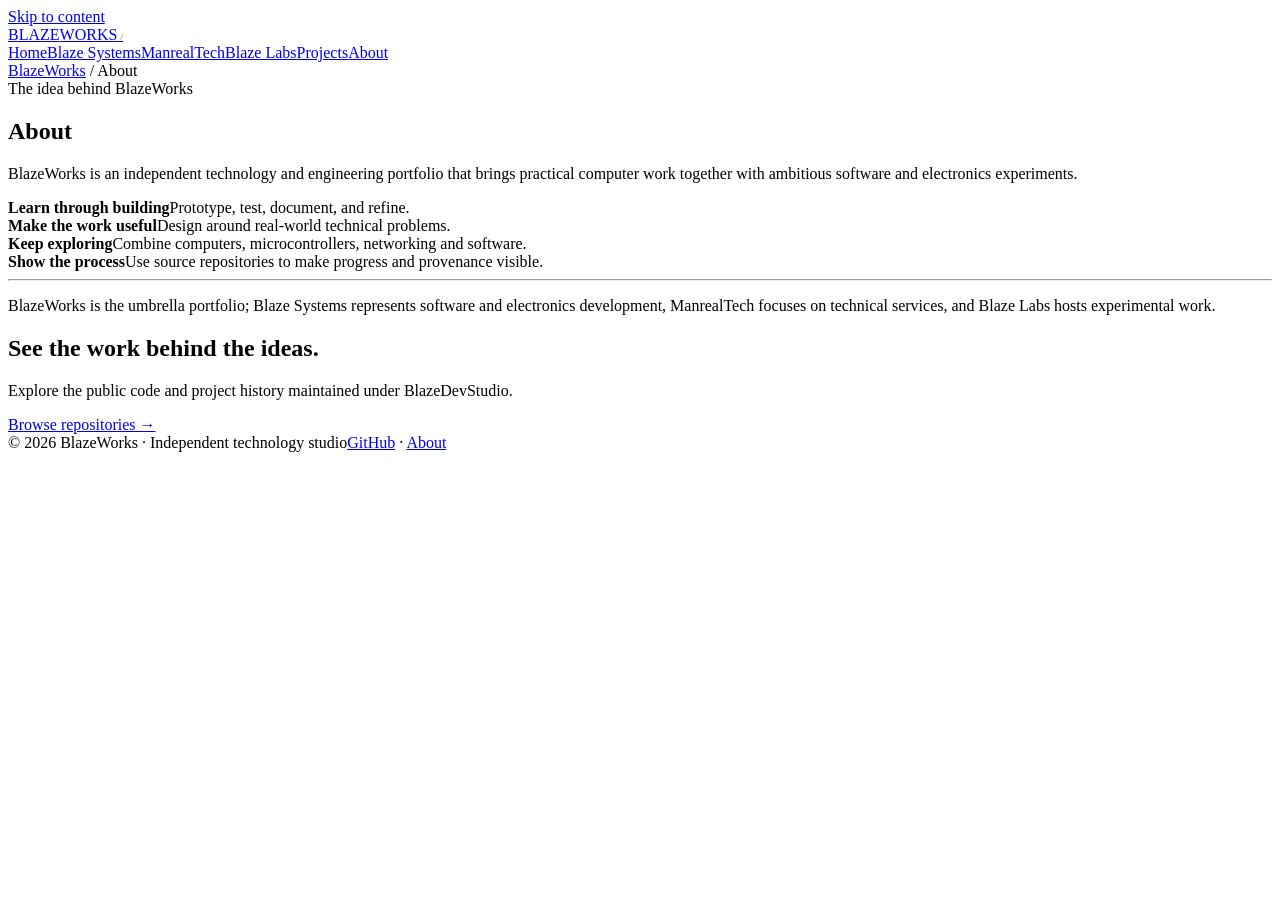
==== about/index.html @ f4bcce17 "website: add about/index.html" ====
<!doctype html>
<html lang="en"><head><meta charset="utf-8"><meta name="viewport" content="width=device-width, initial-scale=1"><meta name="theme-color" content="#080d13"><meta name="description" content="About BlazeWorks, the independent technology studio and its engineering approach."><title>About | BlazeWorks</title><link rel="stylesheet" href="../assets/style.css"><link rel="icon" href="../favicon.svg" type="image/svg+xml"></head>
<body><a class="skip" href="#main">Skip to content</a><header class="site-header"><div class="wrap header-row"><a class="logo" href="../" aria-label="BlazeWorks home">BLAZE<span>WORKS</span><span style="color:#789c9a;font-size:.7em"> /</span></a><nav class="nav" aria-label="Main navigation"><a href="../">Home</a><a href="../systems/">Blaze Systems</a><a href="../manrealtech/">ManrealTech</a><a href="../labs/">Blaze Labs</a><a href="../projects/">Projects</a><a href="../about/" aria-current="page">About</a></nav></div></header><main id="main"><section class="inner wrap"><div class="bread"><a href="../">BlazeWorks</a> / About</div><span class="eyebrow">The idea behind BlazeWorks</span><h1>About</h1><p class="lead">BlazeWorks is an independent technology and engineering portfolio that brings practical computer work together with ambitious software and electronics experiments.</p></section><section class="section wrap"><div class="eyelist"><div class="item"><strong>Learn through building</strong><span>Prototype, test, document, and refine.</span></div><div class="item"><strong>Make the work useful</strong><span>Design around real-world technical problems.</span></div><div class="item"><strong>Keep exploring</strong><span>Combine computers, microcontrollers, networking and software.</span></div><div class="item"><strong>Show the process</strong><span>Use source repositories to make progress and provenance visible.</span></div></div><hr class="divider"><p class="section-intro">BlazeWorks is the umbrella portfolio; Blaze Systems represents software and electronics development, ManrealTech focuses on technical services, and Blaze Labs hosts experimental work.</p></section><div class="wrap"><div class="cta"><h2>See the work behind the ideas.</h2><p>Explore the public code and project history maintained under BlazeDevStudio.</p><a class="button primary" href="https://github.com/BlazeDevStudio">Browse repositories →</a></div></div></main><footer class="site-footer"><div class="wrap foot-row"><span>© 2026 BlazeWorks · Independent technology studio</span><span><a href="https://github.com/BlazeDevStudio">GitHub</a> · <a href="../about/">About</a></span></div></footer></body></html>
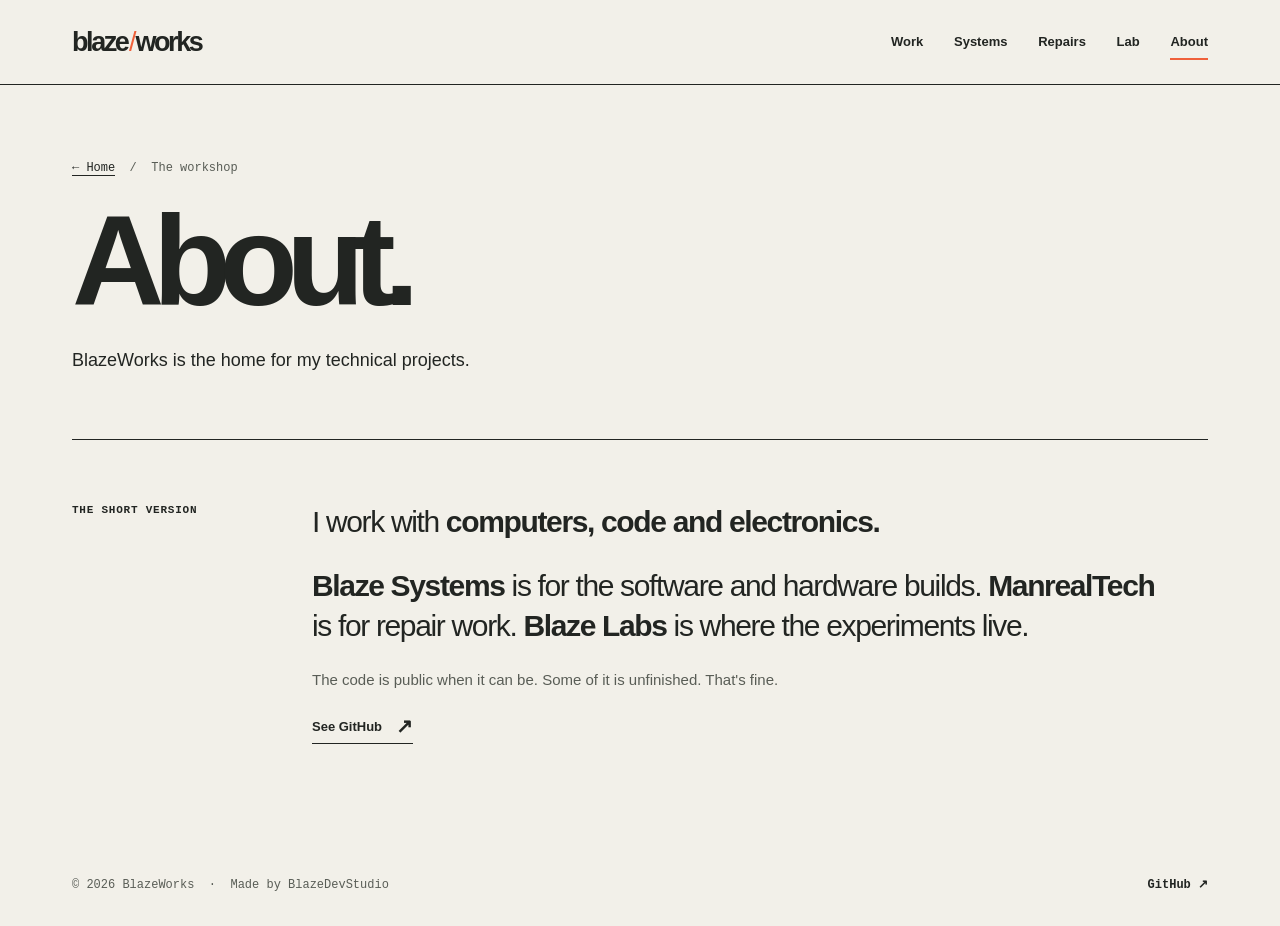
==== commit 54d65093: "design: replace generic marketing template with editorial BlazeWorks site" ====
--- a/about/index.html
+++ b/about/index.html
@@ -1,3 +1,4 @@
 <!doctype html>
-<html lang="en"><head><meta charset="utf-8"><meta name="viewport" content="width=device-width, initial-scale=1"><meta name="theme-color" content="#080d13"><meta name="description" content="About BlazeWorks, the independent technology studio and its engineering approach."><title>About | BlazeWorks</title><link rel="stylesheet" href="../assets/style.css"><link rel="icon" href="../favicon.svg" type="image/svg+xml"></head>
-<body><a class="skip" href="#main">Skip to content</a><header class="site-header"><div class="wrap header-row"><a class="logo" href="../" aria-label="BlazeWorks home">BLAZE<span>WORKS</span><span style="color:#789c9a;font-size:.7em"> /</span></a><nav class="nav" aria-label="Main navigation"><a href="../">Home</a><a href="../systems/">Blaze Systems</a><a href="../manrealtech/">ManrealTech</a><a href="../labs/">Blaze Labs</a><a href="../projects/">Projects</a><a href="../about/" aria-current="page">About</a></nav></div></header><main id="main"><section class="inner wrap"><div class="bread"><a href="../">BlazeWorks</a> / About</div><span class="eyebrow">The idea behind BlazeWorks</span><h1>About</h1><p class="lead">BlazeWorks is an independent technology and engineering portfolio that brings practical computer work together with ambitious software and electronics experiments.</p></section><section class="section wrap"><div class="eyelist"><div class="item"><strong>Learn through building</strong><span>Prototype, test, document, and refine.</span></div><div class="item"><strong>Make the work useful</strong><span>Design around real-world technical problems.</span></div><div class="item"><strong>Keep exploring</strong><span>Combine computers, microcontrollers, networking and software.</span></div><div class="item"><strong>Show the process</strong><span>Use source repositories to make progress and provenance visible.</span></div></div><hr class="divider"><p class="section-intro">BlazeWorks is the umbrella portfolio; Blaze Systems represents software and electronics development, ManrealTech focuses on technical services, and Blaze Labs hosts experimental work.</p></section><div class="wrap"><div class="cta"><h2>See the work behind the ideas.</h2><p>Explore the public code and project history maintained under BlazeDevStudio.</p><a class="button primary" href="https://github.com/BlazeDevStudio">Browse repositories →</a></div></div></main><footer class="site-footer"><div class="wrap foot-row"><span>© 2026 BlazeWorks · Independent technology studio</span><span><a href="https://github.com/BlazeDevStudio">GitHub</a> · <a href="../about/">About</a></span></div></footer></body></html>+<html lang="en"><head><meta charset="utf-8"><meta name="viewport" content="width=device-width, initial-scale=1"><meta name="theme-color" content="#f2f0e9"><meta name="description" content="About: BlazeWorks is the home for my technical projects."><title>About — BlazeWorks</title><link rel="icon" href="../favicon.svg" type="image/svg+xml"><link rel="stylesheet" href="../assets/style.css"></head>
+<body><a class="skip" href="#main">Skip to content</a><header class="site-header"><div class="container header-inner"><a class="wordmark" href="../" aria-label="BlazeWorks home">blaze<span class="mark">/</span>works</a><nav class="nav" aria-label="Main navigation"><a href="../projects/">Work</a><a href="../systems/">Systems</a><a href="../manrealtech/">Repairs</a><a href="../labs/">Lab</a><a aria-current="page" href="../about/">About</a></nav></div></header>
+<main id="main"><div class="container inner-hero"><div class="back"><a href="../">← Home</a> &nbsp;/&nbsp; The workshop</div><h1>About.</h1><p class="intro">BlazeWorks is the home for my technical projects.</p></div><section class="inner-section container"><div class="two-col"><span class="overline">The short version</span><div><div class="about-stack"><p>I work with <strong>computers, code and electronics.</strong></p><p><strong>Blaze Systems</strong> is for the software and hardware builds. <strong>ManrealTech</strong> is for repair work. <strong>Blaze Labs</strong> is where the experiments live.</p><p class="small">The code is public when it can be. Some of it is unfinished. That's fine.</p><a class="text-link" href="https://github.com/BlazeDevStudio">See GitHub <span class="arrow">↗</span></a></div></div></div></section></main><footer class="site-footer"><div class="container footer-inner"><small>© 2026 BlazeWorks &nbsp;·&nbsp; Made by BlazeDevStudio</small><a href="https://github.com/BlazeDevStudio">GitHub ↗</a></div></footer></body></html>
--- a/assets/style.css
+++ b/assets/style.css
@@ -0,0 +1,89 @@
+
+:root{--paper:#f2f0e9;--ink:#222522;--soft:#595d56;--rule:#c9cac2;--orange:#ef603a;--white:#fffdf8;--frame:1136px}
+*{box-sizing:border-box}
+html{scroll-behavior:smooth}
+body{margin:0;background:var(--paper);color:var(--ink);font:16px/1.5 Arial,Helvetica,sans-serif;-webkit-font-smoothing:antialiased}
+a{color:inherit;text-decoration:none}
+a:focus-visible{outline:2px solid var(--orange);outline-offset:5px}
+button{font:inherit}
+.skip{position:absolute;left:-9999px;top:0;background:var(--ink);color:var(--white);z-index:10;padding:12px}
+.skip:focus{left:0}
+.container{width:min(var(--frame),calc(100% - 56px));margin:auto}
+.site-header{border-bottom:1px solid var(--ink)}
+.header-inner{display:flex;align-items:center;justify-content:space-between;min-height:84px;gap:24px}
+.wordmark{font-size:27px;font-weight:850;letter-spacing:-.09em;white-space:nowrap;line-height:1}
+.wordmark .mark{font-weight:400;color:var(--orange);margin:0 .055em}
+.nav{display:flex;gap:clamp(14px,2.4vw,35px);align-items:center;flex-wrap:wrap}
+.nav a{font-size:13px;font-weight:700;position:relative}
+.nav a[aria-current=page]:after,.nav a:hover:after{content:"";height:2px;background:var(--orange);position:absolute;left:0;right:0;bottom:-8px}
+.nav a.external:after{display:none}
+.nav a.external{border-bottom:1px solid currentColor;padding-bottom:3px}
+.kicker,.overline,.meta,.eyebrow,.folio,.footlabel{font-family:ui-monospace,SFMono-Regular,Consolas,"Liberation Mono",monospace;font-size:11px;font-weight:600;letter-spacing:.07em;text-transform:uppercase}
+.kicker{color:var(--soft)}
+.hero{min-height:620px;display:grid;grid-template-columns:1.42fr .58fr;border-bottom:1px solid var(--ink)}
+.hero-copy{padding:88px 25px 82px 0;display:flex;flex-direction:column;justify-content:space-between;align-items:start}
+.hero h1{margin:42px 0 40px;font-size:clamp(68px,8.2vw,134px);line-height:.86;letter-spacing:-.095em;font-weight:800}
+.hero h1 em{font-family:Georgia,"Times New Roman",serif;font-weight:400;letter-spacing:-.09em}
+.hero-sub{font-size:19px;max-width:395px;line-height:1.4;margin:0}
+.underlined{border-bottom:2px solid var(--orange);padding-bottom:2px}
+.hero-meta{display:flex;gap:16px;align-items:center;margin-top:40px}
+.text-link{display:inline-flex;gap:14px;align-items:center;font-size:13px;font-weight:750;border-bottom:1px solid var(--ink);padding-bottom:7px}
+.text-link:hover{border-color:var(--orange);color:#c84223}
+.arrow{font-size:20px;line-height:1}
+.hero-aside{position:relative;border-left:1px solid var(--ink);padding:22px 22px 20px;display:flex;flex-direction:column;justify-content:space-between;overflow:hidden;min-width:0}
+.hero-aside .folio{display:flex;justify-content:space-between}
+.artwork{width:100%;max-width:335px;align-self:center;display:block}
+.aside-caption{display:flex;justify-content:space-between;align-items:end;gap:8px;font-size:12px;font-weight:700;border-top:1px solid var(--ink);padding-top:13px}
+.aside-caption span:last-child{color:var(--soft);font-weight:400}
+.section{padding:85px 0 100px}
+.section-header{display:flex;align-items:end;justify-content:space-between;gap:24px;margin-bottom:34px}
+.section-heading{margin:0;font-size:clamp(38px,5.5vw,64px);line-height:1;letter-spacing:-.073em}
+.section-note{font-size:13px;color:var(--soft);max-width:280px;margin:0}
+.work-list{border-top:1px solid var(--ink)}
+.work-row{display:grid;grid-template-columns:80px minmax(0,1.1fr) minmax(0,.8fr) 30px;align-items:center;gap:14px;border-bottom:1px solid var(--rule);padding:30px 6px;transition:background .15s ease}
+.work-row:hover{background:#e8e5dc}
+.work-row .number{font:12px ui-monospace,SFMono-Regular,Consolas,monospace;color:var(--soft)}
+.work-row h3{margin:0;font-size:clamp(22px,2.5vw,31px);letter-spacing:-.06em;line-height:1.1}
+.work-row p{font-size:14px;color:var(--soft);margin:0}
+.work-row .go{font-size:28px;line-height:1;text-align:right}
+.work-row:hover .go{color:var(--orange)}
+.work-footer{margin-top:21px;display:flex;justify-content:space-between;align-items:center;gap:15px}
+.work-footer span{font:11px ui-monospace,SFMono-Regular,Consolas,monospace;color:var(--soft)}
+.studios{background:var(--ink);color:var(--white);padding:80px 0 94px}
+.studios-heading{font-size:clamp(38px,5vw,64px);letter-spacing:-.075em;line-height:1;margin:12px 0 36px}
+.studio-grid{display:grid;grid-template-columns:repeat(3,1fr);border-top:1px solid #6c716b}
+.studio{min-height:235px;display:flex;flex-direction:column;border-right:1px solid #6c716b;padding:23px 32px 15px 0;margin-right:28px}
+.studio:last-child{border:0;margin-right:0}
+.studio-num{font:11px ui-monospace,SFMono-Regular,Consolas,monospace;color:#b7b8b1}
+.studio h3{margin:36px 0 6px;font-size:clamp(25px,3vw,35px);letter-spacing:-.06em}
+.studio p{margin:0 0 20px;color:#c4c4bd;font-size:14px}
+.studio a{margin-top:auto;font-size:13px;border-bottom:1px solid #aaa;width:fit-content;padding-bottom:3px}
+.studio a:hover{color:var(--orange);border-color:var(--orange)}
+.note-strip{padding:42px 0 50px;border-bottom:1px solid var(--ink)}
+.note-strip .container{display:flex;align-items:start;gap:36px;justify-content:space-between}
+.note-strip p{font-family:Georgia,serif;font-size:clamp(23px,3vw,35px);line-height:1.24;letter-spacing:-.035em;margin:0;max-width:700px}
+.site-footer{padding:28px 0 35px}
+.footer-inner{display:flex;justify-content:space-between;align-items:center;gap:24px}
+.footer-inner small,.footer-inner a{font:12px ui-monospace,SFMono-Regular,Consolas,monospace;color:var(--soft)}
+.footer-inner a{color:var(--ink);font-weight:bold}
+.inner-hero{padding:76px 0 65px;min-height:355px;display:flex;flex-direction:column;justify-content:space-between;border-bottom:1px solid var(--ink)}
+.inner-hero h1{font-size:clamp(60px,10vw,132px);line-height:.9;letter-spacing:-.09em;margin:24px 0 25px}
+.inner-hero .intro{font-size:18px;max-width:520px;margin:0}
+.inner-hero .back{font:12px ui-monospace,SFMono-Regular,Consolas,monospace;color:var(--soft)}
+.inner-hero .back a{border-bottom:1px solid var(--ink);color:var(--ink)}
+.inner-section{padding:62px 0 105px}
+.two-col{display:grid;grid-template-columns:200px 1fr;gap:40px}
+.inner-section .section-heading{font-size:clamp(32px,4vw,49px);margin:0 0 30px}
+.fact-row{display:grid;grid-template-columns:minmax(150px,.6fr) minmax(0,1fr);gap:25px;padding:22px 0;border-top:1px solid var(--rule);font-size:14px}
+.fact-row strong{font-size:19px;letter-spacing:-.04em}
+.fact-row span{color:var(--soft)}
+.fact-row:last-child{border-bottom:1px solid var(--rule)}
+.small-note{margin:22px 0 0;font-size:12px;color:var(--soft)}
+.editorial{font:clamp(22px,3vw,33px)/1.35 Georgia,"Times New Roman",serif;max-width:700px;margin:0}
+.editorial strong{font-family:Arial,Helvetica,sans-serif;font-weight:800}
+.about-stack{max-width:850px}
+.about-stack p{font-size:clamp(21px,3vw,30px);line-height:1.33;letter-spacing:-.045em;margin:0 0 24px}
+.about-stack p.small{font-size:15px;letter-spacing:0;color:var(--soft);max-width:560px}
+@media(max-width:850px){.hero{min-height:540px;grid-template-columns:1.1fr .9fr}.hero h1{font-size:clamp(56px,9.3vw,90px)}.hero-copy{padding-top:58px}.work-row{grid-template-columns:47px minmax(0,1fr) minmax(0,.8fr) 22px}}
+@media(max-width:680px){.container{width:min(var(--frame),calc(100% - 36px))}.header-inner{min-height:88px;flex-direction:column;align-items:flex-start;justify-content:center;gap:14px;padding:16px 0}.wordmark{font-size:25px}.nav{gap:18px}.nav a{font-size:12px}.hero{display:block;min-height:0}.hero-copy{padding:64px 0 56px}.hero h1{font-size:clamp(66px,15vw,106px);margin:35px 0}.hero-sub{font-size:17px}.hero-aside{min-height:215px;border-left:0;border-top:1px solid var(--ink);padding:14px 0;display:grid;grid-template-columns:1fr 1fr;gap:8px;align-items:center}.artwork{max-width:150px;max-height:180px;margin:auto}.hero-aside .folio{flex-direction:column;gap:5px}.aside-caption{flex-direction:column;align-items:flex-start;border-top:0;padding:0}.section{padding:56px 0 70px}.section-header{align-items:start;flex-direction:column;gap:10px}.work-row{grid-template-columns:28px 1fr 24px;gap:10px;padding:22px 4px}.work-row p{grid-column:2;font-size:13px;grid-row:2}.work-row .go{grid-column:3;grid-row:1}.work-row h3{font-size:25px}.work-footer{align-items:start;flex-direction:column}.studios{padding:57px 0 70px}.studio-grid{display:block}.studio{border:0;border-bottom:1px solid #686d68;margin:0;min-height:0;padding:17px 0 24px}.studio h3{margin:12px 0 5px}.studio p{margin-bottom:12px}.note-strip{padding:32px 0}.note-strip .container{flex-direction:column;gap:14px}.footer-inner{align-items:start;flex-direction:column;gap:9px}.inner-hero{min-height:330px;padding:55px 0 42px}.inner-hero h1{font-size:clamp(57px,12vw,90px)}.inner-hero .intro{font-size:17px}.inner-section{padding:45px 0 75px}.two-col{display:block}.two-col>.overline{display:block;margin-bottom:26px}.fact-row{grid-template-columns:1fr;gap:6px;padding:18px 0}}
+@media(prefers-reduced-motion:reduce){html{scroll-behavior:auto}.work-row{transition:none}}
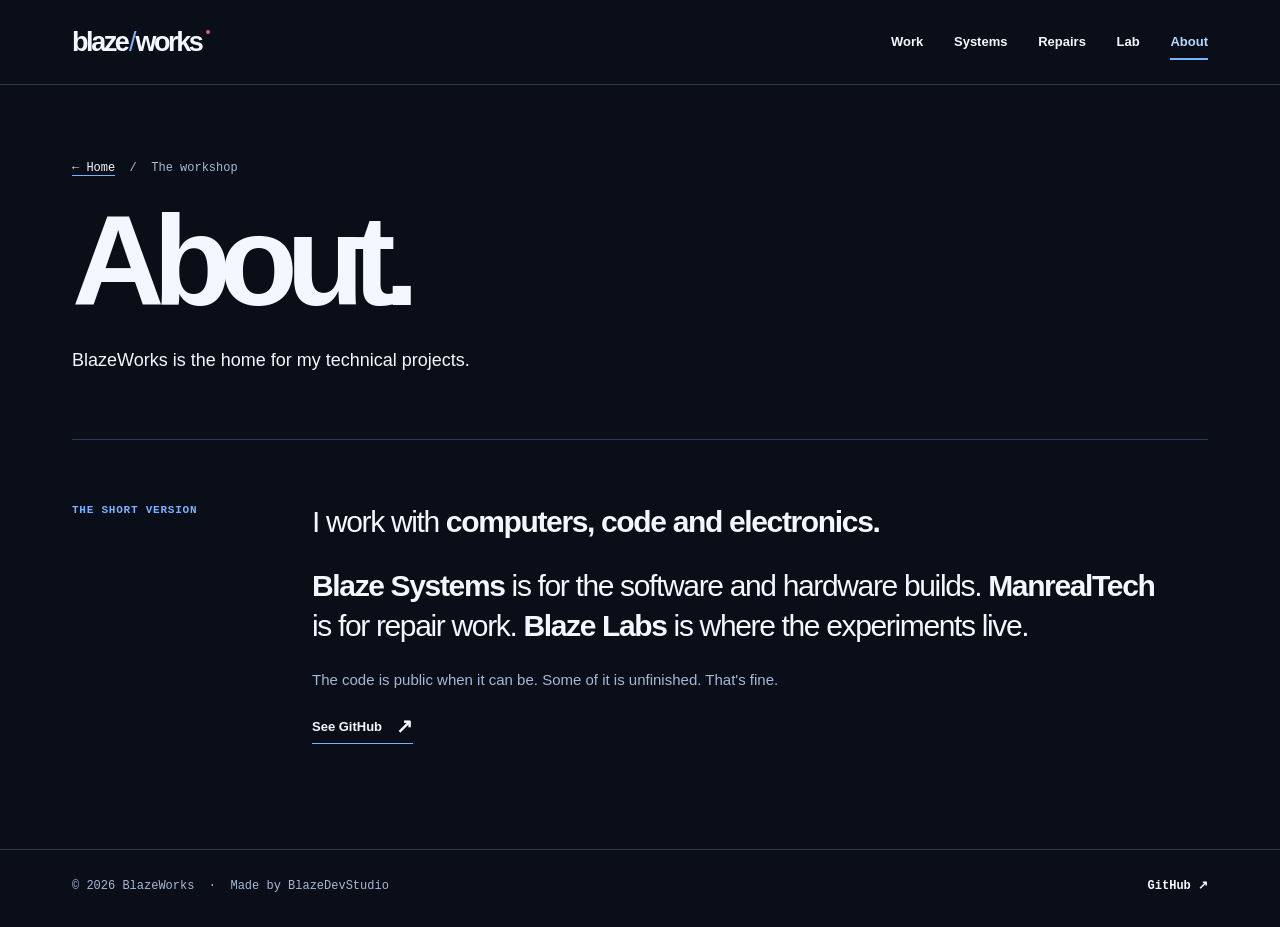
==== commit ec5735e1: "style: birthstone-blue, black and white; tiny red circuit detail" ====
--- a/about/index.html
+++ b/about/index.html
@@ -1,4 +1,4 @@
 <!doctype html>
-<html lang="en"><head><meta charset="utf-8"><meta name="viewport" content="width=device-width, initial-scale=1"><meta name="theme-color" content="#f2f0e9"><meta name="description" content="About: BlazeWorks is the home for my technical projects."><title>About — BlazeWorks</title><link rel="icon" href="../favicon.svg" type="image/svg+xml"><link rel="stylesheet" href="../assets/style.css"></head>
+<html lang="en"><head><meta charset="utf-8"><meta name="viewport" content="width=device-width, initial-scale=1"><meta name="theme-color" content="#090E18"><meta name="description" content="About: BlazeWorks is the home for my technical projects."><title>About — BlazeWorks</title><link rel="icon" href="../favicon.svg" type="image/svg+xml"><link rel="stylesheet" href="../assets/style.css"></head>
 <body><a class="skip" href="#main">Skip to content</a><header class="site-header"><div class="container header-inner"><a class="wordmark" href="../" aria-label="BlazeWorks home">blaze<span class="mark">/</span>works</a><nav class="nav" aria-label="Main navigation"><a href="../projects/">Work</a><a href="../systems/">Systems</a><a href="../manrealtech/">Repairs</a><a href="../labs/">Lab</a><a aria-current="page" href="../about/">About</a></nav></div></header>
 <main id="main"><div class="container inner-hero"><div class="back"><a href="../">← Home</a> &nbsp;/&nbsp; The workshop</div><h1>About.</h1><p class="intro">BlazeWorks is the home for my technical projects.</p></div><section class="inner-section container"><div class="two-col"><span class="overline">The short version</span><div><div class="about-stack"><p>I work with <strong>computers, code and electronics.</strong></p><p><strong>Blaze Systems</strong> is for the software and hardware builds. <strong>ManrealTech</strong> is for repair work. <strong>Blaze Labs</strong> is where the experiments live.</p><p class="small">The code is public when it can be. Some of it is unfinished. That's fine.</p><a class="text-link" href="https://github.com/BlazeDevStudio">See GitHub <span class="arrow">↗</span></a></div></div></div></section></main><footer class="site-footer"><div class="container footer-inner"><small>© 2026 BlazeWorks &nbsp;·&nbsp; Made by BlazeDevStudio</small><a href="https://github.com/BlazeDevStudio">GitHub ↗</a></div></footer></body></html>
--- a/assets/style.css
+++ b/assets/style.css
@@ -1,76 +1,76 @@
 
-:root{--paper:#f2f0e9;--ink:#222522;--soft:#595d56;--rule:#c9cac2;--orange:#ef603a;--white:#fffdf8;--frame:1136px}
+:root{color-scheme:dark;--paper:#090E18;--ink:#F3F7FF;--soft:#A8B8D3;--rule:#2A3852;--accent:#79B3FF;--accent-hover:#B5D6FF;--signal:#E45B72;--panel:#111D30;--panel-hover:#16233A;--frame:1136px}
 *{box-sizing:border-box}
 html{scroll-behavior:smooth}
 body{margin:0;background:var(--paper);color:var(--ink);font:16px/1.5 Arial,Helvetica,sans-serif;-webkit-font-smoothing:antialiased}
 a{color:inherit;text-decoration:none}
-a:focus-visible{outline:2px solid var(--orange);outline-offset:5px}
+a:focus-visible{outline:2px solid var(--accent);outline-offset:5px}
 button{font:inherit}
-.skip{position:absolute;left:-9999px;top:0;background:var(--ink);color:var(--white);z-index:10;padding:12px}
+.skip{position:absolute;left:-9999px;top:0;background:var(--accent);color:#090E18;z-index:10;padding:12px}
 .skip:focus{left:0}
 .container{width:min(var(--frame),calc(100% - 56px));margin:auto}
-.site-header{border-bottom:1px solid var(--ink)}
+.site-header{border-bottom:1px solid var(--rule);background:var(--paper)}
 .header-inner{display:flex;align-items:center;justify-content:space-between;min-height:84px;gap:24px}
 .wordmark{font-size:27px;font-weight:850;letter-spacing:-.09em;white-space:nowrap;line-height:1}
-.wordmark .mark{font-weight:400;color:var(--orange);margin:0 .055em}
+.wordmark .mark{font-weight:400;color:var(--accent);margin:0 .055em}.wordmark::after{content:"";display:inline-block;width:4px;height:4px;background:var(--signal);border-radius:50%;margin:1px 0 0 5px;vertical-align:top}
 .nav{display:flex;gap:clamp(14px,2.4vw,35px);align-items:center;flex-wrap:wrap}
 .nav a{font-size:13px;font-weight:700;position:relative}
-.nav a[aria-current=page]:after,.nav a:hover:after{content:"";height:2px;background:var(--orange);position:absolute;left:0;right:0;bottom:-8px}
+.nav a[aria-current=page]:after,.nav a:hover:after{content:"";height:2px;background:var(--accent);position:absolute;left:0;right:0;bottom:-8px}
 .nav a.external:after{display:none}
 .nav a.external{border-bottom:1px solid currentColor;padding-bottom:3px}
 .kicker,.overline,.meta,.eyebrow,.folio,.footlabel{font-family:ui-monospace,SFMono-Regular,Consolas,"Liberation Mono",monospace;font-size:11px;font-weight:600;letter-spacing:.07em;text-transform:uppercase}
 .kicker{color:var(--soft)}
-.hero{min-height:620px;display:grid;grid-template-columns:1.42fr .58fr;border-bottom:1px solid var(--ink)}
+.hero{min-height:620px;display:grid;grid-template-columns:1.42fr .58fr;border-bottom:1px solid var(--rule)}
 .hero-copy{padding:88px 25px 82px 0;display:flex;flex-direction:column;justify-content:space-between;align-items:start}
 .hero h1{margin:42px 0 40px;font-size:clamp(68px,8.2vw,134px);line-height:.86;letter-spacing:-.095em;font-weight:800}
-.hero h1 em{font-family:Georgia,"Times New Roman",serif;font-weight:400;letter-spacing:-.09em}
+.hero h1 em{font-family:Georgia,"Times New Roman",serif;font-weight:400;letter-spacing:-.09em;color:var(--accent)}
 .hero-sub{font-size:19px;max-width:395px;line-height:1.4;margin:0}
-.underlined{border-bottom:2px solid var(--orange);padding-bottom:2px}
+.underlined{border-bottom:2px solid var(--accent);padding-bottom:2px}
 .hero-meta{display:flex;gap:16px;align-items:center;margin-top:40px}
-.text-link{display:inline-flex;gap:14px;align-items:center;font-size:13px;font-weight:750;border-bottom:1px solid var(--ink);padding-bottom:7px}
-.text-link:hover{border-color:var(--orange);color:#c84223}
+.text-link{display:inline-flex;gap:14px;align-items:center;font-size:13px;font-weight:750;border-bottom:1px solid var(--accent);padding-bottom:7px}
+.text-link:hover{border-color:var(--accent-hover);color:var(--accent-hover)}
 .arrow{font-size:20px;line-height:1}
-.hero-aside{position:relative;border-left:1px solid var(--ink);padding:22px 22px 20px;display:flex;flex-direction:column;justify-content:space-between;overflow:hidden;min-width:0}
+.hero-aside{position:relative;border-left:1px solid var(--rule);background:var(--panel);padding:22px 22px 20px;display:flex;flex-direction:column;justify-content:space-between;overflow:hidden;min-width:0}
 .hero-aside .folio{display:flex;justify-content:space-between}
-.artwork{width:100%;max-width:335px;align-self:center;display:block}
-.aside-caption{display:flex;justify-content:space-between;align-items:end;gap:8px;font-size:12px;font-weight:700;border-top:1px solid var(--ink);padding-top:13px}
+.artwork{width:100%;max-width:335px;align-self:center;display:block;color:#9FC4FF}
+.aside-caption{display:flex;justify-content:space-between;align-items:end;gap:8px;font-size:12px;font-weight:700;border-top:1px solid var(--rule);padding-top:13px}
 .aside-caption span:last-child{color:var(--soft);font-weight:400}
 .section{padding:85px 0 100px}
 .section-header{display:flex;align-items:end;justify-content:space-between;gap:24px;margin-bottom:34px}
 .section-heading{margin:0;font-size:clamp(38px,5.5vw,64px);line-height:1;letter-spacing:-.073em}
 .section-note{font-size:13px;color:var(--soft);max-width:280px;margin:0}
-.work-list{border-top:1px solid var(--ink)}
+.work-list{border-top:1px solid var(--rule)}
 .work-row{display:grid;grid-template-columns:80px minmax(0,1.1fr) minmax(0,.8fr) 30px;align-items:center;gap:14px;border-bottom:1px solid var(--rule);padding:30px 6px;transition:background .15s ease}
-.work-row:hover{background:#e8e5dc}
+.work-row:hover{background:var(--panel-hover)}.work-row:hover h3{color:var(--accent-hover)}
 .work-row .number{font:12px ui-monospace,SFMono-Regular,Consolas,monospace;color:var(--soft)}
 .work-row h3{margin:0;font-size:clamp(22px,2.5vw,31px);letter-spacing:-.06em;line-height:1.1}
 .work-row p{font-size:14px;color:var(--soft);margin:0}
 .work-row .go{font-size:28px;line-height:1;text-align:right}
-.work-row:hover .go{color:var(--orange)}
+.work-row:hover .go{color:var(--accent)}
 .work-footer{margin-top:21px;display:flex;justify-content:space-between;align-items:center;gap:15px}
 .work-footer span{font:11px ui-monospace,SFMono-Regular,Consolas,monospace;color:var(--soft)}
-.studios{background:var(--ink);color:var(--white);padding:80px 0 94px}
+.studios{background:var(--panel);color:var(--ink);padding:80px 0 94px;border-top:1px solid var(--rule);border-bottom:1px solid var(--rule)}
 .studios-heading{font-size:clamp(38px,5vw,64px);letter-spacing:-.075em;line-height:1;margin:12px 0 36px}
-.studio-grid{display:grid;grid-template-columns:repeat(3,1fr);border-top:1px solid #6c716b}
-.studio{min-height:235px;display:flex;flex-direction:column;border-right:1px solid #6c716b;padding:23px 32px 15px 0;margin-right:28px}
+.studio-grid{display:grid;grid-template-columns:repeat(3,1fr);border-top:1px solid #364866}
+.studio{min-height:235px;display:flex;flex-direction:column;border-right:1px solid #364866;padding:23px 32px 15px 0;margin-right:28px}
 .studio:last-child{border:0;margin-right:0}
-.studio-num{font:11px ui-monospace,SFMono-Regular,Consolas,monospace;color:#b7b8b1}
+.studio-num{font:11px ui-monospace,SFMono-Regular,Consolas,monospace;color:#A6B9DC}
 .studio h3{margin:36px 0 6px;font-size:clamp(25px,3vw,35px);letter-spacing:-.06em}
-.studio p{margin:0 0 20px;color:#c4c4bd;font-size:14px}
-.studio a{margin-top:auto;font-size:13px;border-bottom:1px solid #aaa;width:fit-content;padding-bottom:3px}
-.studio a:hover{color:var(--orange);border-color:var(--orange)}
-.note-strip{padding:42px 0 50px;border-bottom:1px solid var(--ink)}
+.studio p{margin:0 0 20px;color:#B8C8E4;font-size:14px}
+.studio a{margin-top:auto;font-size:13px;border-bottom:1px solid #87ADE7;width:fit-content;padding-bottom:3px}
+.studio a:hover{color:var(--accent-hover);border-color:var(--accent-hover)}
+.note-strip{padding:42px 0 50px;border-bottom:1px solid var(--rule)}
 .note-strip .container{display:flex;align-items:start;gap:36px;justify-content:space-between}
 .note-strip p{font-family:Georgia,serif;font-size:clamp(23px,3vw,35px);line-height:1.24;letter-spacing:-.035em;margin:0;max-width:700px}
 .site-footer{padding:28px 0 35px}
 .footer-inner{display:flex;justify-content:space-between;align-items:center;gap:24px}
 .footer-inner small,.footer-inner a{font:12px ui-monospace,SFMono-Regular,Consolas,monospace;color:var(--soft)}
 .footer-inner a{color:var(--ink);font-weight:bold}
-.inner-hero{padding:76px 0 65px;min-height:355px;display:flex;flex-direction:column;justify-content:space-between;border-bottom:1px solid var(--ink)}
+.inner-hero{padding:76px 0 65px;min-height:355px;display:flex;flex-direction:column;justify-content:space-between;border-bottom:1px solid var(--rule)}
 .inner-hero h1{font-size:clamp(60px,10vw,132px);line-height:.9;letter-spacing:-.09em;margin:24px 0 25px}
 .inner-hero .intro{font-size:18px;max-width:520px;margin:0}
 .inner-hero .back{font:12px ui-monospace,SFMono-Regular,Consolas,monospace;color:var(--soft)}
-.inner-hero .back a{border-bottom:1px solid var(--ink);color:var(--ink)}
+.inner-hero .back a{border-bottom:1px solid var(--accent);color:var(--ink)}
 .inner-section{padding:62px 0 105px}
 .two-col{display:grid;grid-template-columns:200px 1fr;gap:40px}
 .inner-section .section-heading{font-size:clamp(32px,4vw,49px);margin:0 0 30px}
@@ -85,5 +85,12 @@
 .about-stack p{font-size:clamp(21px,3vw,30px);line-height:1.33;letter-spacing:-.045em;margin:0 0 24px}
 .about-stack p.small{font-size:15px;letter-spacing:0;color:var(--soft);max-width:560px}
 @media(max-width:850px){.hero{min-height:540px;grid-template-columns:1.1fr .9fr}.hero h1{font-size:clamp(56px,9.3vw,90px)}.hero-copy{padding-top:58px}.work-row{grid-template-columns:47px minmax(0,1fr) minmax(0,.8fr) 22px}}
-@media(max-width:680px){.container{width:min(var(--frame),calc(100% - 36px))}.header-inner{min-height:88px;flex-direction:column;align-items:flex-start;justify-content:center;gap:14px;padding:16px 0}.wordmark{font-size:25px}.nav{gap:18px}.nav a{font-size:12px}.hero{display:block;min-height:0}.hero-copy{padding:64px 0 56px}.hero h1{font-size:clamp(66px,15vw,106px);margin:35px 0}.hero-sub{font-size:17px}.hero-aside{min-height:215px;border-left:0;border-top:1px solid var(--ink);padding:14px 0;display:grid;grid-template-columns:1fr 1fr;gap:8px;align-items:center}.artwork{max-width:150px;max-height:180px;margin:auto}.hero-aside .folio{flex-direction:column;gap:5px}.aside-caption{flex-direction:column;align-items:flex-start;border-top:0;padding:0}.section{padding:56px 0 70px}.section-header{align-items:start;flex-direction:column;gap:10px}.work-row{grid-template-columns:28px 1fr 24px;gap:10px;padding:22px 4px}.work-row p{grid-column:2;font-size:13px;grid-row:2}.work-row .go{grid-column:3;grid-row:1}.work-row h3{font-size:25px}.work-footer{align-items:start;flex-direction:column}.studios{padding:57px 0 70px}.studio-grid{display:block}.studio{border:0;border-bottom:1px solid #686d68;margin:0;min-height:0;padding:17px 0 24px}.studio h3{margin:12px 0 5px}.studio p{margin-bottom:12px}.note-strip{padding:32px 0}.note-strip .container{flex-direction:column;gap:14px}.footer-inner{align-items:start;flex-direction:column;gap:9px}.inner-hero{min-height:330px;padding:55px 0 42px}.inner-hero h1{font-size:clamp(57px,12vw,90px)}.inner-hero .intro{font-size:17px}.inner-section{padding:45px 0 75px}.two-col{display:block}.two-col>.overline{display:block;margin-bottom:26px}.fact-row{grid-template-columns:1fr;gap:6px;padding:18px 0}}
+@media(max-width:680px){.container{width:min(var(--frame),calc(100% - 36px))}.header-inner{min-height:88px;flex-direction:column;align-items:flex-start;justify-content:center;gap:14px;padding:16px 0}.wordmark{font-size:25px}.nav{gap:18px}.nav a{font-size:12px}.hero{display:block;min-height:0}.hero-copy{padding:64px 0 56px}.hero h1{font-size:clamp(66px,15vw,106px);margin:35px 0}.hero-sub{font-size:17px}.hero-aside{min-height:215px;border-left:0;border-top:1px solid var(--rule);padding:14px;display:grid;grid-template-columns:1fr 1fr;gap:8px;align-items:center}.artwork{max-width:150px;max-height:180px;margin:auto}.hero-aside .folio{flex-direction:column;gap:5px}.aside-caption{flex-direction:column;align-items:flex-start;border-top:0;padding:0}.section{padding:56px 0 70px}.section-header{align-items:start;flex-direction:column;gap:10px}.work-row{grid-template-columns:28px 1fr 24px;gap:10px;padding:22px 4px}.work-row p{grid-column:2;font-size:13px;grid-row:2}.work-row .go{grid-column:3;grid-row:1}.work-row h3{font-size:25px}.work-footer{align-items:start;flex-direction:column}.studios{padding:57px 0 70px}.studio-grid{display:block}.studio{border:0;border-bottom:1px solid #364866;margin:0;min-height:0;padding:17px 0 24px}.studio h3{margin:12px 0 5px}.studio p{margin-bottom:12px}.note-strip{padding:32px 0}.note-strip .container{flex-direction:column;gap:14px}.footer-inner{align-items:start;flex-direction:column;gap:9px}.inner-hero{min-height:330px;padding:55px 0 42px}.inner-hero h1{font-size:clamp(57px,12vw,90px)}.inner-hero .intro{font-size:17px}.inner-section{padding:45px 0 75px}.two-col{display:block}.two-col>.overline{display:block;margin-bottom:26px}.fact-row{grid-template-columns:1fr;gap:6px;padding:18px 0}}
 @media(prefers-reduced-motion:reduce){html{scroll-behavior:auto}.work-row{transition:none}}
+
+/* Minimal blue topaz highlights, no gradients */
+.kicker,.folio,.studio-num,.overline{color:var(--accent)}
+.nav a:hover,.nav a[aria-current=page]{color:var(--accent-hover)}
+.work-row .go{color:var(--accent)}
+.site-footer{border-top:1px solid var(--rule)}
+::selection{background:#2C60AA;color:#FFFFFF}
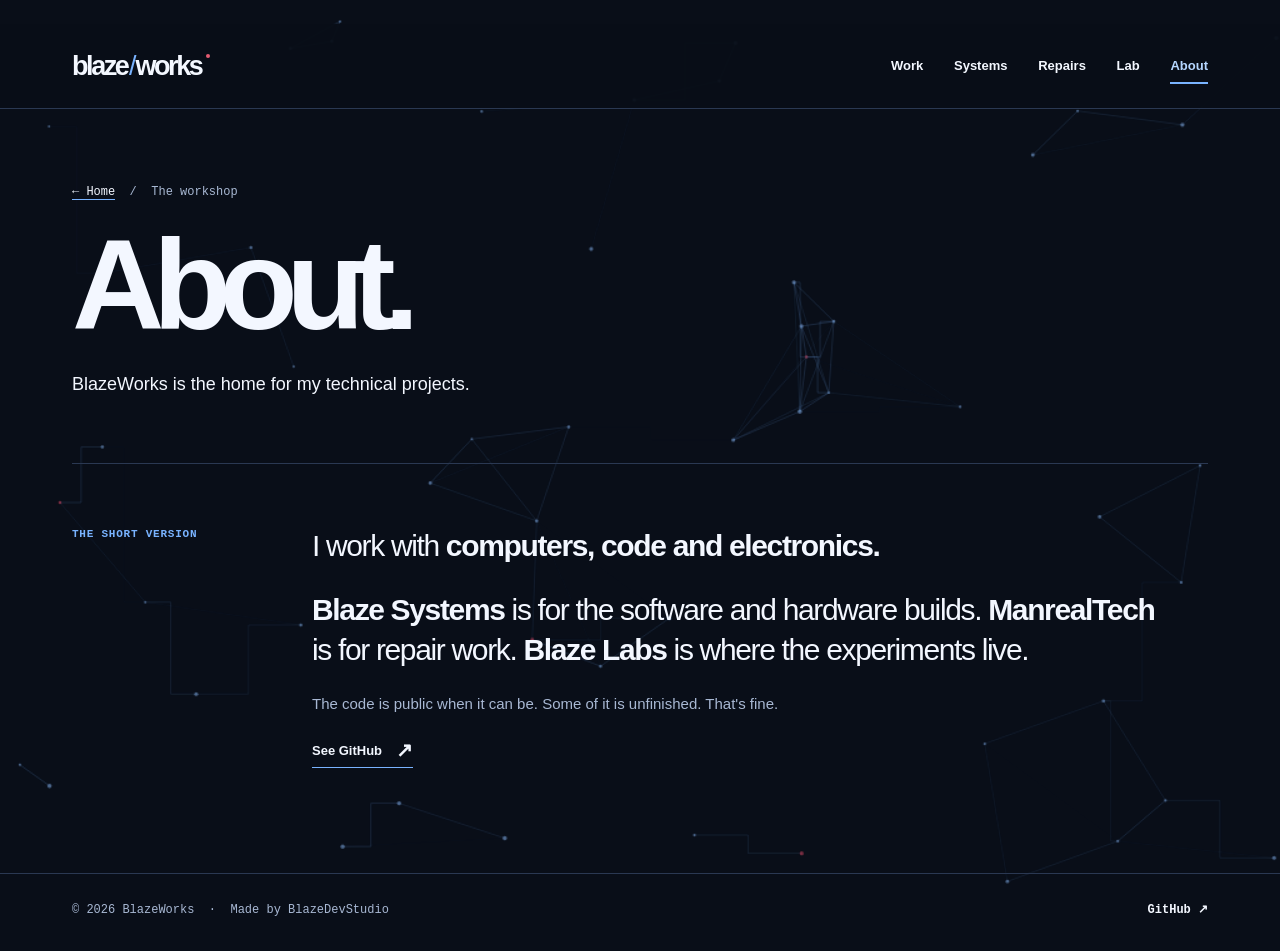
==== commit 7ce8f714: "site: restore original IC artwork and extend subtle interactive circuitry to all pages" ====
--- a/about/index.html
+++ b/about/index.html
@@ -1,4 +1,4 @@
 <!doctype html>
-<html lang="en"><head><meta charset="utf-8"><meta name="viewport" content="width=device-width, initial-scale=1"><meta name="theme-color" content="#090E18"><meta name="description" content="About: BlazeWorks is the home for my technical projects."><title>About — BlazeWorks</title><link rel="icon" href="../favicon.svg" type="image/svg+xml"><link rel="stylesheet" href="../assets/style.css"></head>
-<body><a class="skip" href="#main">Skip to content</a><header class="site-header"><div class="container header-inner"><a class="wordmark" href="../" aria-label="BlazeWorks home">blaze<span class="mark">/</span>works</a><nav class="nav" aria-label="Main navigation"><a href="../projects/">Work</a><a href="../systems/">Systems</a><a href="../manrealtech/">Repairs</a><a href="../labs/">Lab</a><a aria-current="page" href="../about/">About</a></nav></div></header>
+<html lang="en"><head><meta charset="utf-8"><meta name="viewport" content="width=device-width, initial-scale=1"><meta name="theme-color" content="#090E18"><meta name="description" content="About: BlazeWorks is the home for my technical projects."><title>About — BlazeWorks</title><link rel="icon" href="../favicon.svg" type="image/svg+xml"><link rel="stylesheet" href="../assets/style.css"><script src="../assets/circuit.js" defer></script></head>
+<body><canvas id="circuit-field" class="circuit-field" aria-hidden="true"></canvas><a class="skip" href="#main">Skip to content</a><header class="site-header"><div class="container header-inner"><a class="wordmark" href="../" aria-label="BlazeWorks home">blaze<span class="mark">/</span>works</a><nav class="nav" aria-label="Main navigation"><a href="../projects/">Work</a><a href="../systems/">Systems</a><a href="../manrealtech/">Repairs</a><a href="../labs/">Lab</a><a aria-current="page" href="../about/">About</a></nav></div></header>
 <main id="main"><div class="container inner-hero"><div class="back"><a href="../">← Home</a> &nbsp;/&nbsp; The workshop</div><h1>About.</h1><p class="intro">BlazeWorks is the home for my technical projects.</p></div><section class="inner-section container"><div class="two-col"><span class="overline">The short version</span><div><div class="about-stack"><p>I work with <strong>computers, code and electronics.</strong></p><p><strong>Blaze Systems</strong> is for the software and hardware builds. <strong>ManrealTech</strong> is for repair work. <strong>Blaze Labs</strong> is where the experiments live.</p><p class="small">The code is public when it can be. Some of it is unfinished. That's fine.</p><a class="text-link" href="https://github.com/BlazeDevStudio">See GitHub <span class="arrow">↗</span></a></div></div></div></section></main><footer class="site-footer"><div class="container footer-inner"><small>© 2026 BlazeWorks &nbsp;·&nbsp; Made by BlazeDevStudio</small><a href="https://github.com/BlazeDevStudio">GitHub ↗</a></div></footer></body></html>
--- a/assets/style.css
+++ b/assets/style.css
@@ -94,3 +94,15 @@
 .work-row .go{color:var(--accent)}
 .site-footer{border-top:1px solid var(--rule)}
 ::selection{background:#2C60AA;color:#FFFFFF}
+
+/* Global, lightweight circuit field. Text and interactive elements remain above it. */
+.circuit-field{position:fixed;inset:0;width:100%;height:100%;z-index:0;pointer-events:none;opacity:.94}
+body>:not(.circuit-field){position:relative;z-index:1}
+.site-header{background:rgba(9,14,24,.95)}
+.hero-aside,.studios{background:rgba(17,29,48,.95)}
+@media(max-width:680px){.circuit-field{opacity:.79}}
+@media print{.circuit-field{display:none}}
+
+/* BlazeDevStudio v3 — same editorial geometry, approved B in the hero. */
+.brand-emblem{display:block;align-self:center;width:min(100%,320px);max-height:350px;height:auto;object-fit:contain}
+@media(max-width:680px){.brand-emblem{max-width:175px;max-height:185px}}
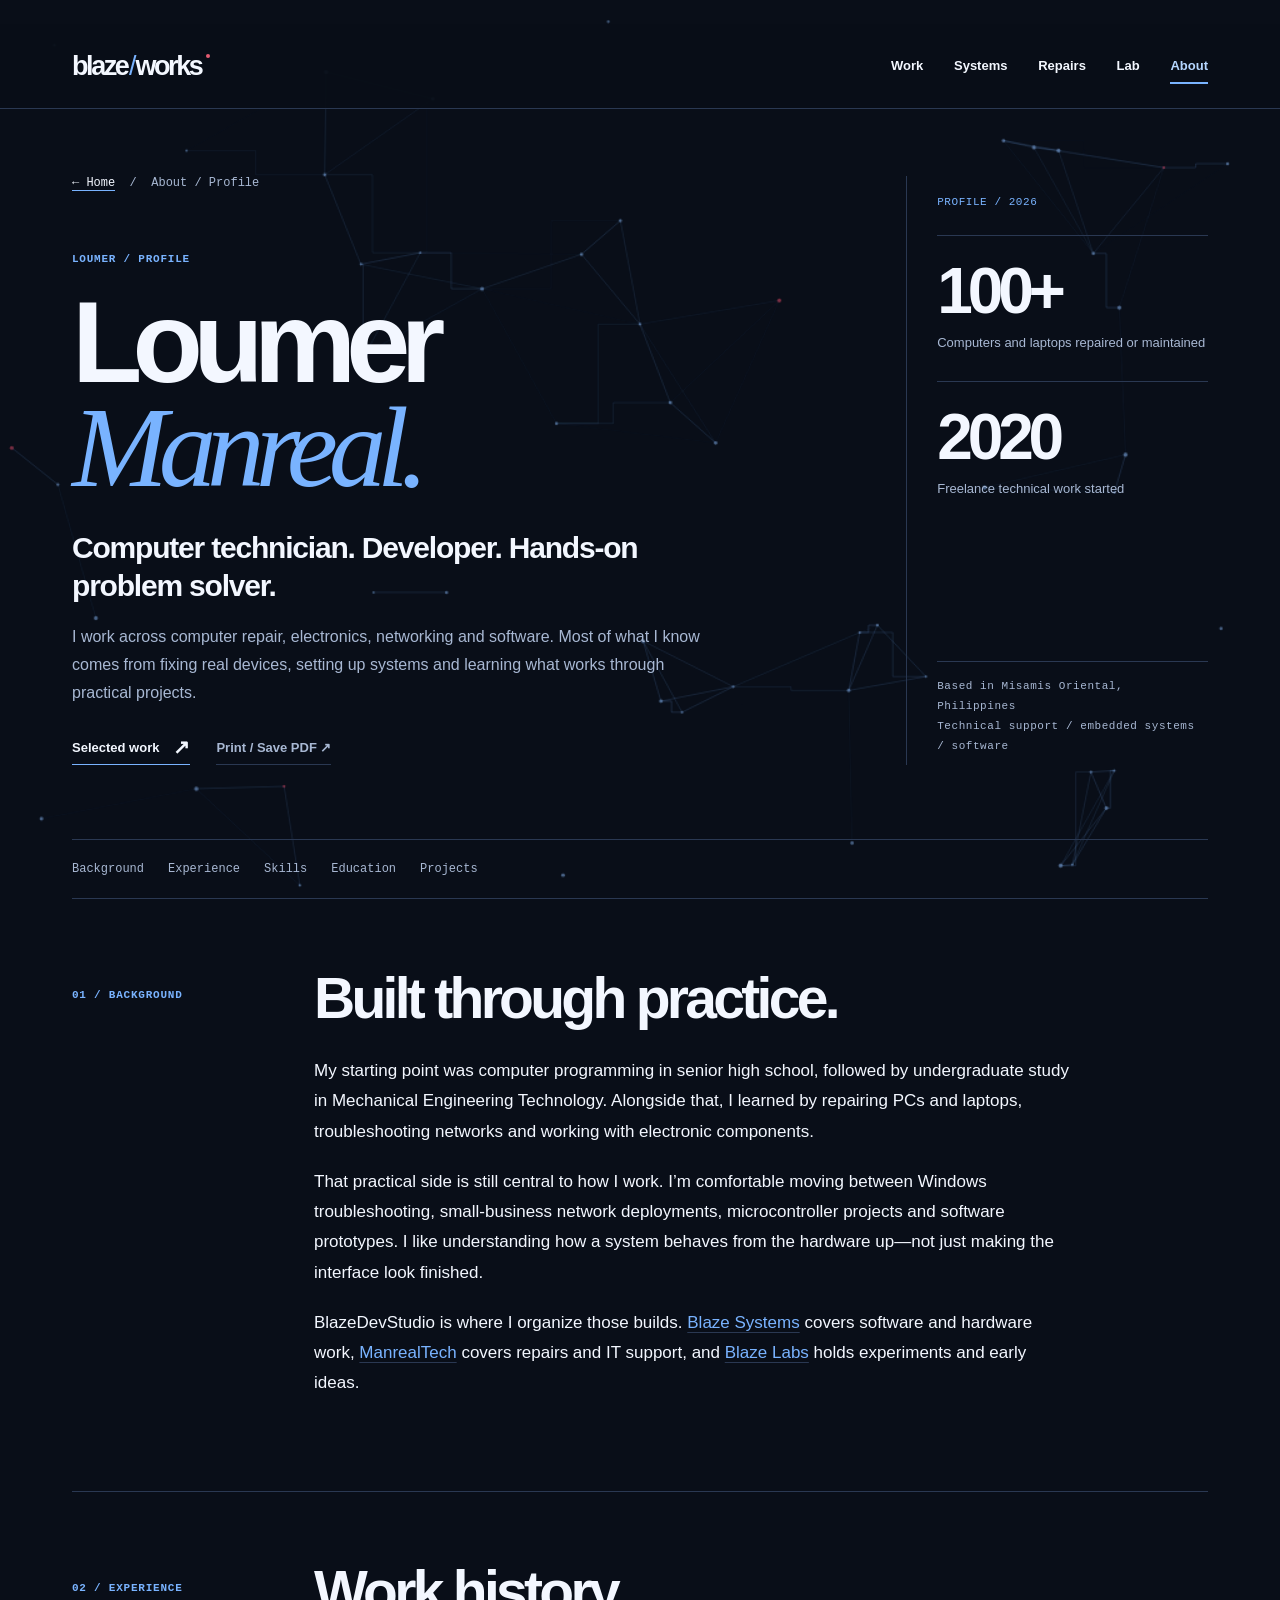
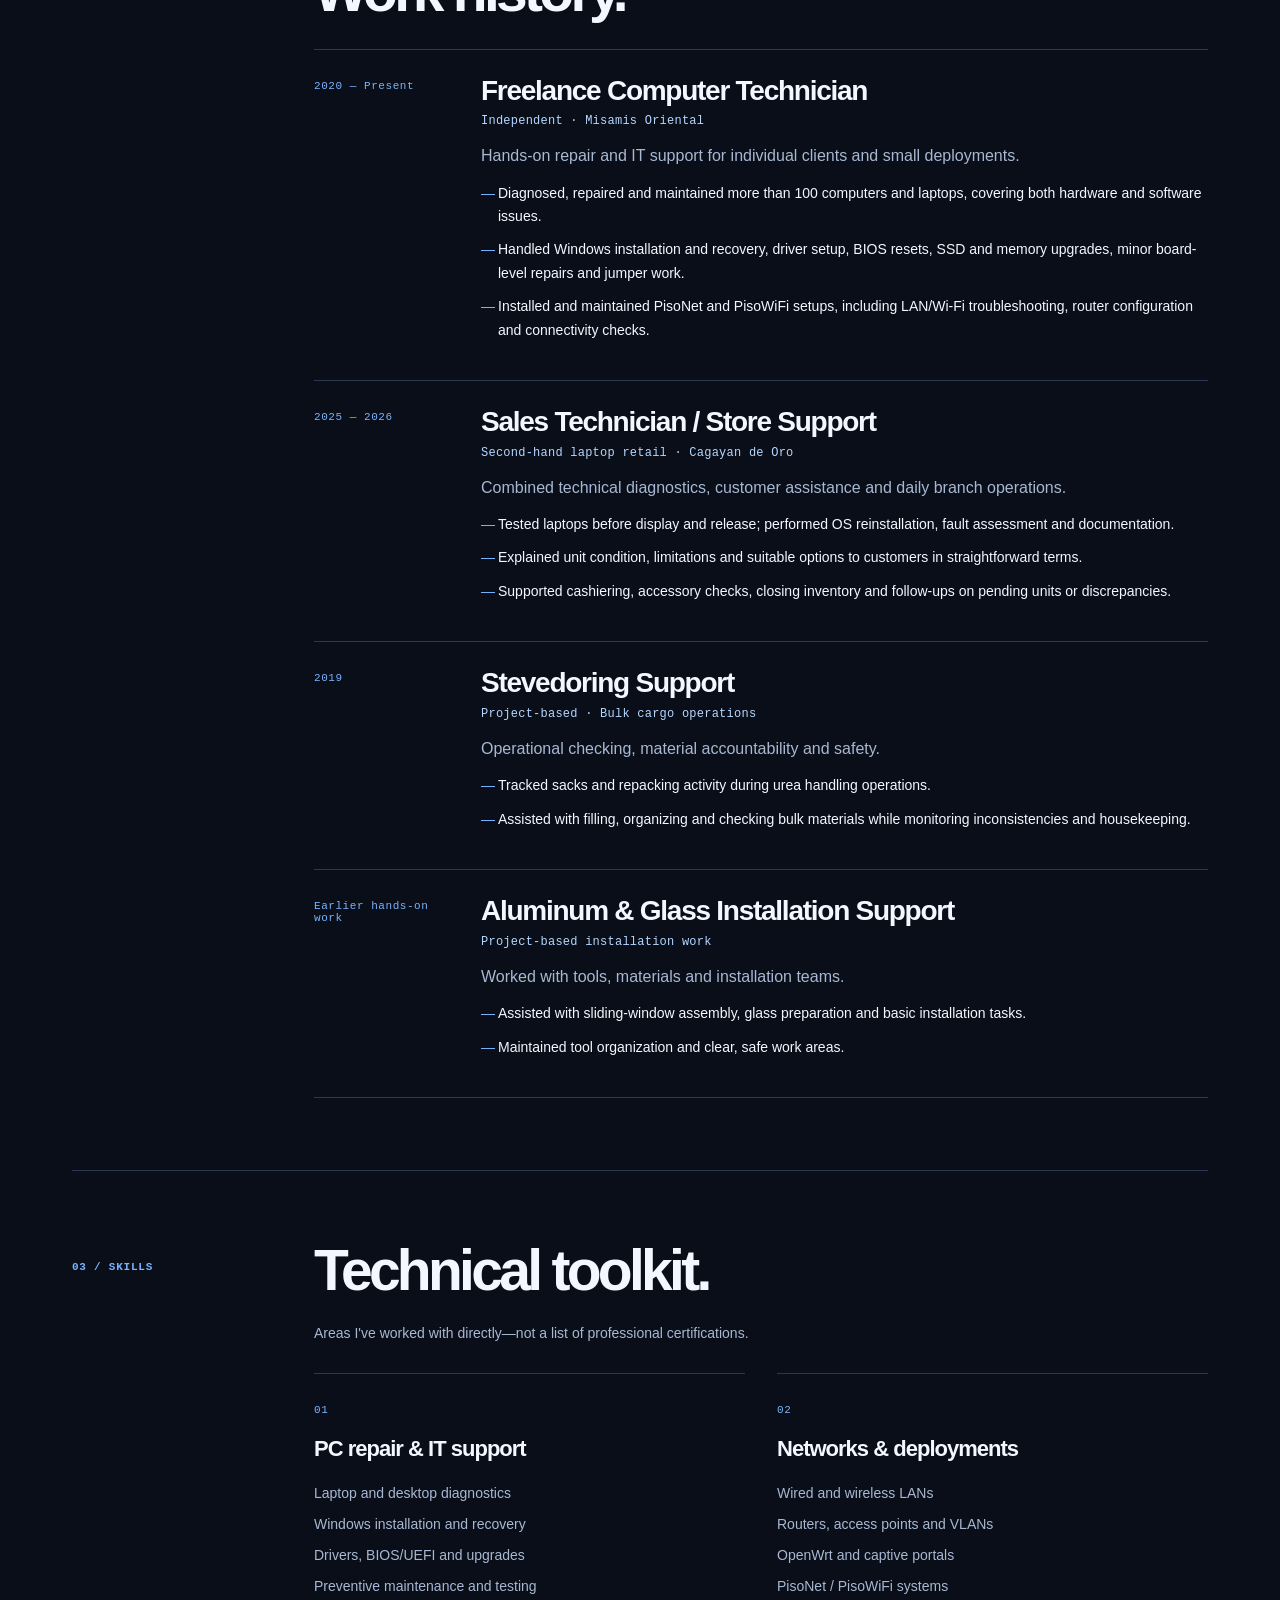
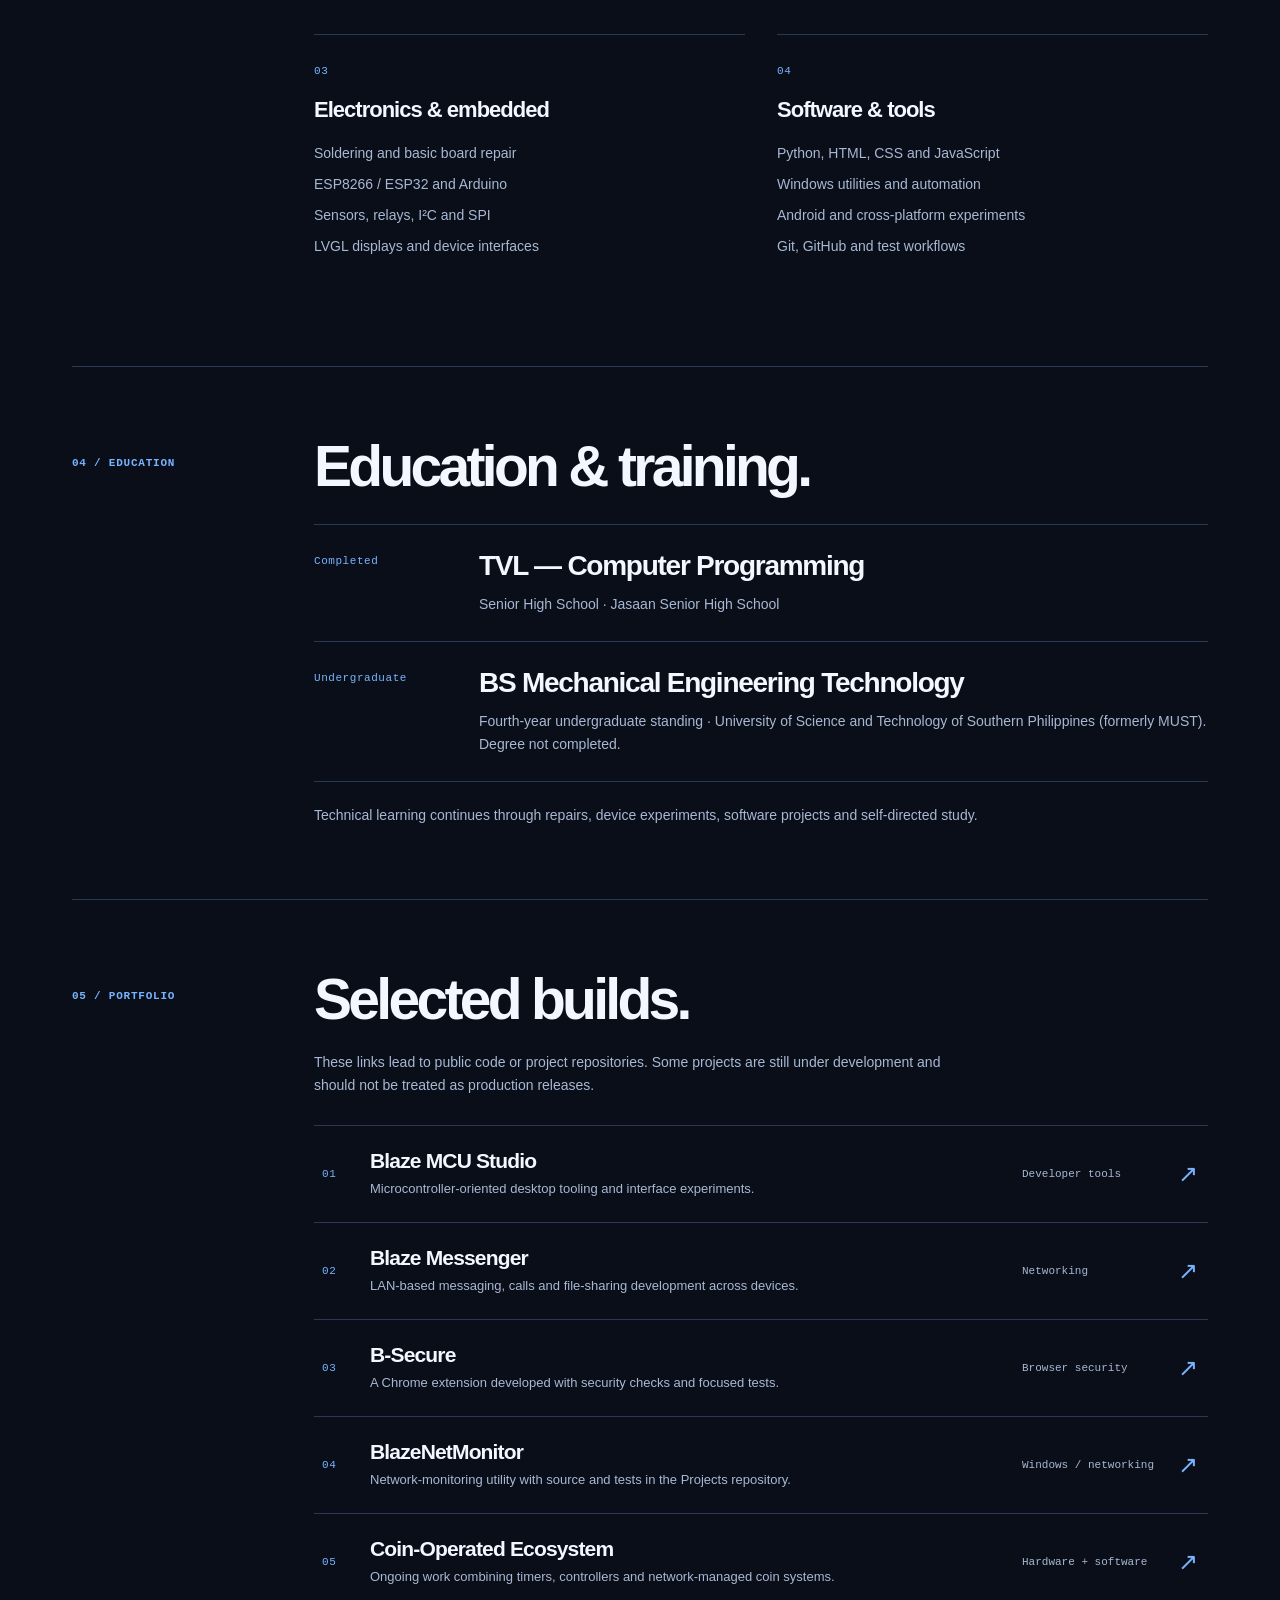
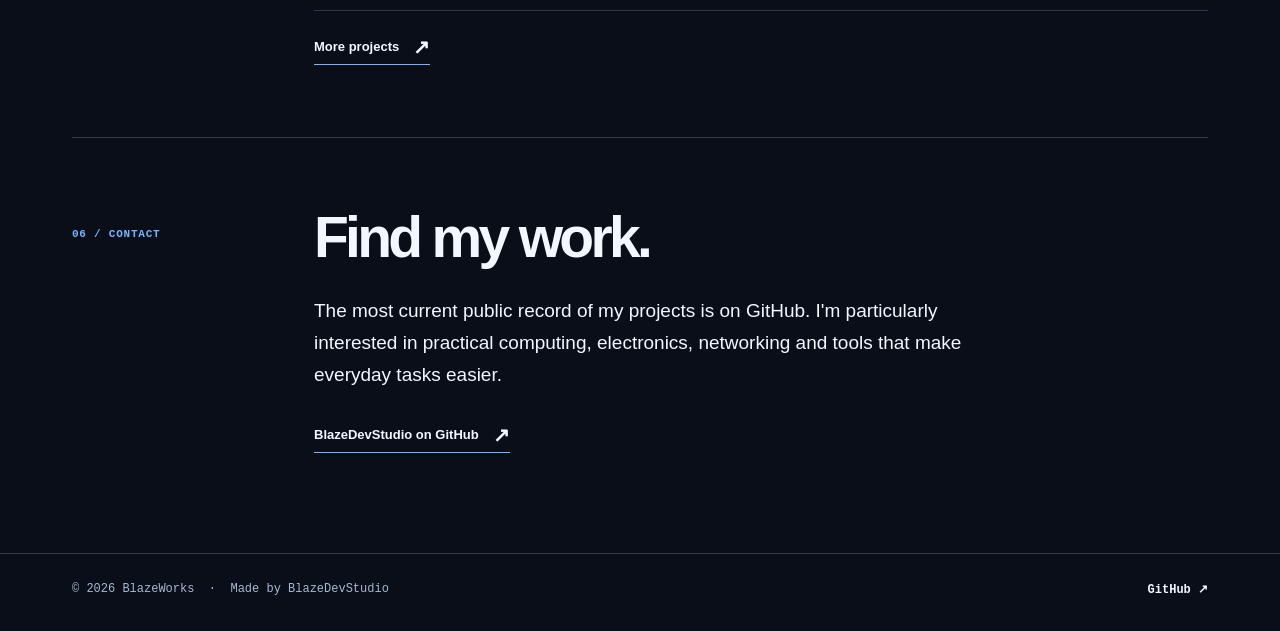
==== commit 8bb22d06: "site: expand About into public technician and developer resume profile" ====
--- a/about/index.html
+++ b/about/index.html
@@ -1,4 +1,48 @@
 <!doctype html>
-<html lang="en"><head><meta charset="utf-8"><meta name="viewport" content="width=device-width, initial-scale=1"><meta name="theme-color" content="#090E18"><meta name="description" content="About: BlazeWorks is the home for my technical projects."><title>About — BlazeWorks</title><link rel="icon" href="../favicon.svg" type="image/svg+xml"><link rel="stylesheet" href="../assets/style.css"><script src="../assets/circuit.js" defer></script></head>
-<body><canvas id="circuit-field" class="circuit-field" aria-hidden="true"></canvas><a class="skip" href="#main">Skip to content</a><header class="site-header"><div class="container header-inner"><a class="wordmark" href="../" aria-label="BlazeWorks home">blaze<span class="mark">/</span>works</a><nav class="nav" aria-label="Main navigation"><a href="../projects/">Work</a><a href="../systems/">Systems</a><a href="../manrealtech/">Repairs</a><a href="../labs/">Lab</a><a aria-current="page" href="../about/">About</a></nav></div></header>
-<main id="main"><div class="container inner-hero"><div class="back"><a href="../">← Home</a> &nbsp;/&nbsp; The workshop</div><h1>About.</h1><p class="intro">BlazeWorks is the home for my technical projects.</p></div><section class="inner-section container"><div class="two-col"><span class="overline">The short version</span><div><div class="about-stack"><p>I work with <strong>computers, code and electronics.</strong></p><p><strong>Blaze Systems</strong> is for the software and hardware builds. <strong>ManrealTech</strong> is for repair work. <strong>Blaze Labs</strong> is where the experiments live.</p><p class="small">The code is public when it can be. Some of it is unfinished. That's fine.</p><a class="text-link" href="https://github.com/BlazeDevStudio">See GitHub <span class="arrow">↗</span></a></div></div></div></section></main><footer class="site-footer"><div class="container footer-inner"><small>© 2026 BlazeWorks &nbsp;·&nbsp; Made by BlazeDevStudio</small><a href="https://github.com/BlazeDevStudio">GitHub ↗</a></div></footer></body></html>+<html lang="en">
+<head>
+<meta charset="utf-8">
+<meta name="viewport" content="width=device-width, initial-scale=1">
+<meta name="theme-color" content="#090E18">
+<meta name="description" content="Loumer Manreal — freelance computer technician, developer and electronics enthusiast in Misamis Oriental. Experience, technical skills, education and selected projects.">
+<title>About Loumer Manreal — BlazeWorks</title>
+<link rel="icon" href="../favicon.svg" type="image/svg+xml">
+<link rel="stylesheet" href="../assets/style.css">
+<script src="../assets/circuit.js" defer></script>
+</head>
+<body>
+<canvas id="circuit-field" class="circuit-field" aria-hidden="true"></canvas>
+<a class="skip" href="#main">Skip to content</a>
+<header class="site-header"><div class="container header-inner"><a class="wordmark" href="../" aria-label="BlazeWorks home">blaze<span class="mark">/</span>works</a><nav class="nav" aria-label="Main navigation"><a href="../projects/">Work</a><a href="../systems/">Systems</a><a href="../manrealtech/">Repairs</a><a href="../labs/">Lab</a><a href="../about/" aria-current="page">About</a></nav></div></header>
+<main id="main">
+<section class="container resume-hero" aria-labelledby="resume-title">
+<div><div class="back"><a href="../">← Home</a> &nbsp;/&nbsp; About / Profile</div><span class="overline">LOUMER / PROFILE</span>
+<h1 id="resume-title">Loumer<br><em>Manreal.</em></h1>
+<p class="resume-lead">Computer technician. Developer. Hands-on problem solver.</p>
+<p class="resume-intro">I work across computer repair, electronics, networking and software. Most of what I know comes from fixing real devices, setting up systems and learning what works through practical projects.</p>
+<div class="resume-actions"><a class="text-link" href="../projects/">Selected work <span class="arrow" aria-hidden="true">↗</span></a><button type="button" class="resume-print" onclick="window.print()">Print / Save PDF <span aria-hidden="true">↗</span></button></div></div>
+<aside class="resume-hero-side" aria-label="Profile at a glance"><div class="resume-side-heading">PROFILE / 2026</div><div class="resume-stat"><strong>100+</strong><span>Computers and laptops repaired or maintained</span></div><div class="resume-stat"><strong>2020</strong><span>Freelance technical work started</span></div><div class="resume-side-footer">Based in Misamis Oriental, Philippines<br>Technical support / embedded systems / software</div></aside>
+</section>
+<nav class="container resume-jump" aria-label="Profile sections"><a href="#background">Background</a><a href="#experience">Experience</a><a href="#skills">Skills</a><a href="#education">Education</a><a href="#selected-work">Projects</a></nav>
+<section class="container resume-section" id="background"><div class="resume-section-label"><span class="overline">01 / Background</span></div><div class="resume-section-content"><h2>Built through practice.</h2><div class="resume-prose"><p>My starting point was computer programming in senior high school, followed by undergraduate study in Mechanical Engineering Technology. Alongside that, I learned by repairing PCs and laptops, troubleshooting networks and working with electronic components.</p><p>That practical side is still central to how I work. I’m comfortable moving between Windows troubleshooting, small-business network deployments, microcontroller projects and software prototypes. I like understanding how a system behaves from the hardware up—not just making the interface look finished.</p><p>BlazeDevStudio is where I organize those builds. <a href="../systems/">Blaze Systems</a> covers software and hardware work, <a href="../manrealtech/">ManrealTech</a> covers repairs and IT support, and <a href="../labs/">Blaze Labs</a> holds experiments and early ideas.</p></div></div></section>
+<section class="container resume-section" id="experience"><div class="resume-section-label"><span class="overline">02 / Experience</span></div><div class="resume-section-content"><h2>Work history.</h2><div class="resume-timeline"><article class="resume-entry"><div class="resume-period">2020 — Present</div><div class="resume-entry-body"><h3>Freelance Computer Technician</h3><p class="resume-place">Independent · Misamis Oriental</p><p>Hands-on repair and IT support for individual clients and small deployments.</p><ul><li>Diagnosed, repaired and maintained more than 100 computers and laptops, covering both hardware and software issues.</li><li>Handled Windows installation and recovery, driver setup, BIOS resets, SSD and memory upgrades, minor board-level repairs and jumper work.</li><li>Installed and maintained PisoNet and PisoWiFi setups, including LAN/Wi-Fi troubleshooting, router configuration and connectivity checks.</li></ul></div></article>
+<article class="resume-entry"><div class="resume-period">2025 — 2026</div><div class="resume-entry-body"><h3>Sales Technician / Store Support</h3><p class="resume-place">Second-hand laptop retail · Cagayan de Oro</p><p>Combined technical diagnostics, customer assistance and daily branch operations.</p><ul><li>Tested laptops before display and release; performed OS reinstallation, fault assessment and documentation.</li><li>Explained unit condition, limitations and suitable options to customers in straightforward terms.</li><li>Supported cashiering, accessory checks, closing inventory and follow-ups on pending units or discrepancies.</li></ul></div></article>
+<article class="resume-entry"><div class="resume-period">2019</div><div class="resume-entry-body"><h3>Stevedoring Support</h3><p class="resume-place">Project-based · Bulk cargo operations</p><p>Operational checking, material accountability and safety.</p><ul><li>Tracked sacks and repacking activity during urea handling operations.</li><li>Assisted with filling, organizing and checking bulk materials while monitoring inconsistencies and housekeeping.</li></ul></div></article>
+<article class="resume-entry"><div class="resume-period">Earlier hands-on work</div><div class="resume-entry-body"><h3>Aluminum &amp; Glass Installation Support</h3><p class="resume-place">Project-based installation work</p><p>Worked with tools, materials and installation teams.</p><ul><li>Assisted with sliding-window assembly, glass preparation and basic installation tasks.</li><li>Maintained tool organization and clear, safe work areas.</li></ul></div></article></div></div></section>
+<section class="container resume-section" id="skills"><div class="resume-section-label"><span class="overline">03 / Skills</span></div><div class="resume-section-content"><h2>Technical toolkit.</h2><p class="resume-section-note">Areas I've worked with directly—not a list of professional certifications.</p><div class="resume-skills"><section class="resume-skill-group" aria-labelledby="skill-1"><span class="resume-index">01</span><h3 id="skill-1">PC repair &amp; IT support</h3><ul><li>Laptop and desktop diagnostics</li><li>Windows installation and recovery</li><li>Drivers, BIOS/UEFI and upgrades</li><li>Preventive maintenance and testing</li></ul></section>
+<section class="resume-skill-group" aria-labelledby="skill-2"><span class="resume-index">02</span><h3 id="skill-2">Networks &amp; deployments</h3><ul><li>Wired and wireless LANs</li><li>Routers, access points and VLANs</li><li>OpenWrt and captive portals</li><li>PisoNet / PisoWiFi systems</li></ul></section>
+<section class="resume-skill-group" aria-labelledby="skill-3"><span class="resume-index">03</span><h3 id="skill-3">Electronics &amp; embedded</h3><ul><li>Soldering and basic board repair</li><li>ESP8266 / ESP32 and Arduino</li><li>Sensors, relays, I²C and SPI</li><li>LVGL displays and device interfaces</li></ul></section>
+<section class="resume-skill-group" aria-labelledby="skill-4"><span class="resume-index">04</span><h3 id="skill-4">Software &amp; tools</h3><ul><li>Python, HTML, CSS and JavaScript</li><li>Windows utilities and automation</li><li>Android and cross-platform experiments</li><li>Git, GitHub and test workflows</li></ul></section></div></div></section>
+<section class="container resume-section" id="education"><div class="resume-section-label"><span class="overline">04 / Education</span></div><div class="resume-section-content"><h2>Education &amp; training.</h2>
+<div class="resume-education"><div class="resume-education-item"><span class="resume-education-stage">Completed</span><div><h3>TVL — Computer Programming</h3><p>Senior High School · Jasaan Senior High School</p></div></div><div class="resume-education-item"><span class="resume-education-stage">Undergraduate</span><div><h3>BS Mechanical Engineering Technology</h3><p>Fourth-year undergraduate standing · University of Science and Technology of Southern Philippines (formerly MUST). Degree not completed.</p></div></div></div>
+<p class="resume-education-note">Technical learning continues through repairs, device experiments, software projects and self-directed study.</p>
+</div></section>
+<section class="container resume-section" id="selected-work"><div class="resume-section-label"><span class="overline">05 / Portfolio</span></div><div class="resume-section-content"><h2>Selected builds.</h2><p class="resume-section-note">These links lead to public code or project repositories. Some projects are still under development and should not be treated as production releases.</p><div class="resume-project-list"><a class="resume-project" href="https://github.com/BlazeDevStudio/BlazeMCUstudio" target="_blank" rel="noopener noreferrer"><span class="resume-index">01</span><span class="resume-project-main"><strong>Blaze MCU Studio</strong><small>Microcontroller-oriented desktop tooling and interface experiments.</small></span><span class="resume-project-kind">Developer tools</span><span class="resume-project-arrow" aria-hidden="true">↗</span></a>
+<a class="resume-project" href="https://github.com/BlazeDevStudio/BlazeMessenger" target="_blank" rel="noopener noreferrer"><span class="resume-index">02</span><span class="resume-project-main"><strong>Blaze Messenger</strong><small>LAN-based messaging, calls and file-sharing development across devices.</small></span><span class="resume-project-kind">Networking</span><span class="resume-project-arrow" aria-hidden="true">↗</span></a>
+<a class="resume-project" href="https://github.com/BlazeDevStudio/B-Secure" target="_blank" rel="noopener noreferrer"><span class="resume-index">03</span><span class="resume-project-main"><strong>B-Secure</strong><small>A Chrome extension developed with security checks and focused tests.</small></span><span class="resume-project-kind">Browser security</span><span class="resume-project-arrow" aria-hidden="true">↗</span></a>
+<a class="resume-project" href="https://github.com/BlazeDevStudio/BlazingSystems-Projects/tree/main/networking/blazenetmonitor" target="_blank" rel="noopener noreferrer"><span class="resume-index">04</span><span class="resume-project-main"><strong>BlazeNetMonitor</strong><small>Network-monitoring utility with source and tests in the Projects repository.</small></span><span class="resume-project-kind">Windows / networking</span><span class="resume-project-arrow" aria-hidden="true">↗</span></a>
+<a class="resume-project" href="https://github.com/BlazeDevStudio/CoinOperatedEcosystem" target="_blank" rel="noopener noreferrer"><span class="resume-index">05</span><span class="resume-project-main"><strong>Coin-Operated Ecosystem</strong><small>Ongoing work combining timers, controllers and network-managed coin systems.</small></span><span class="resume-project-kind">Hardware + software</span><span class="resume-project-arrow" aria-hidden="true">↗</span></a></div><a class="text-link resume-more" href="../projects/">More projects <span class="arrow" aria-hidden="true">↗</span></a></div></section>
+<section class="container resume-section resume-last" id="contact"><div class="resume-section-label"><span class="overline">06 / Contact</span></div><div class="resume-section-content"><h2>Find my work.</h2><p class="resume-closer">The most current public record of my projects is on GitHub. I'm particularly interested in practical computing, electronics, networking and tools that make everyday tasks easier.</p><a class="text-link" href="https://github.com/BlazeDevStudio" target="_blank" rel="noopener noreferrer">BlazeDevStudio on GitHub <span class="arrow" aria-hidden="true">↗</span></a></div></section>
+</main>
+<footer class="site-footer"><div class="container footer-inner"><small>© 2026 BlazeWorks &nbsp;·&nbsp; Made by BlazeDevStudio</small><a href="https://github.com/BlazeDevStudio">GitHub ↗</a></div></footer>
+</body></html>
--- a/assets/style.css
+++ b/assets/style.css
@@ -106,3 +106,113 @@
 /* BlazeDevStudio v3 — same editorial geometry, approved B in the hero. */
 .brand-emblem{display:block;align-self:center;width:min(100%,320px);max-height:350px;height:auto;object-fit:contain}
 @media(max-width:680px){.brand-emblem{max-width:175px;max-height:185px}}
+
+/* LCMXO640E architecture diagram: open the full SVG for legible circuit labels. */
+.chip-diagram-link{display:block;align-self:center;width:100%;max-width:335px;outline-offset:5px}
+.chip-diagram{display:block;width:100%;height:auto;max-height:380px;object-fit:contain}
+.chip-diagram-link:hover .chip-diagram{filter:brightness(1.09)}
+.aside-caption a:hover{color:var(--accent-hover)}
+@media(max-width:680px){.chip-diagram-link{max-width:175px}.chip-diagram{max-height:196px}}
+
+/* Resume-style About page. Uses the site's editorial typography and established palette. */
+.resume-hero{display:grid;grid-template-columns:minmax(0,1.65fr) minmax(260px,.65fr);gap:6%;min-height:610px;border-bottom:1px solid var(--rule);padding-top:67px;padding-bottom:74px}
+.resume-hero .back{font:12px ui-monospace,SFMono-Regular,Consolas,monospace;color:var(--soft);margin-bottom:55px}
+.resume-hero .back a{color:var(--ink);border-bottom:1px solid var(--accent)}
+.resume-hero h1{font-size:clamp(70px,9vw,126px);line-height:.9;letter-spacing:-.085em;margin:22px 0 30px}
+.resume-hero h1 em{font-family:Georgia,"Times New Roman",serif;color:var(--accent);font-weight:400;letter-spacing:-.08em}
+.resume-lead{font-size:clamp(21px,2.5vw,30px);line-height:1.25;letter-spacing:-.04em;margin:0 0 19px;font-weight:700;max-width:630px}
+.resume-intro{font-size:16px;color:var(--soft);line-height:1.75;max-width:640px;margin:0 0 30px}
+.resume-actions{display:flex;flex-wrap:wrap;gap:26px;align-items:center}
+.resume-print{background:transparent;border:0;border-bottom:1px solid var(--rule);color:var(--soft);cursor:pointer;font-size:13px;font-weight:650;padding:0 0 7px}
+.resume-print:hover{color:var(--accent-hover);border-color:var(--accent)}
+.resume-print:focus-visible{outline:2px solid var(--accent);outline-offset:4px}
+.resume-hero-side{align-self:stretch;border-left:1px solid var(--rule);padding:20px 0 9px 30px;display:flex;flex-direction:column;gap:27px}
+.resume-side-heading,.resume-side-footer,.resume-period,.resume-index,.resume-education-stage{font:11px ui-monospace,SFMono-Regular,Consolas,monospace;letter-spacing:.05em}
+.resume-side-heading{color:var(--accent)}
+.resume-stat{border-top:1px solid var(--rule);padding-top:23px}
+.resume-stat strong{font-size:clamp(43px,5vw,74px);letter-spacing:-.08em;line-height:1;display:block}
+.resume-stat span{display:block;font-size:13px;line-height:1.6;color:var(--soft);margin-top:10px}
+.resume-side-footer{margin-top:auto;line-height:1.8;color:var(--soft);border-top:1px solid var(--rule);padding-top:15px}
+.resume-jump{display:flex;gap:24px;flex-wrap:wrap;border-bottom:1px solid var(--rule);padding:22px 0}
+.resume-jump a{font:12px ui-monospace,SFMono-Regular,Consolas,monospace;color:var(--soft)}
+.resume-jump a:hover,.resume-jump a:focus-visible{color:var(--accent-hover)}
+.resume-section{display:grid;grid-template-columns:190px minmax(0,1fr);gap:52px;padding-top:70px;padding-bottom:72px;border-bottom:1px solid var(--rule);scroll-margin-top:24px}
+.resume-section-label{padding-top:12px}
+.resume-section-content h2{font-size:clamp(34px,4.7vw,57px);letter-spacing:-.065em;line-height:1.05;margin:0 0 27px}
+.resume-prose{max-width:760px}
+.resume-prose p{font-size:17px;line-height:1.78;margin:0 0 20px}
+.resume-prose a{color:var(--accent);text-decoration:underline;text-underline-offset:4px;text-decoration-color:var(--rule)}
+.resume-prose a:hover{color:var(--accent-hover)}
+.resume-entry{display:grid;grid-template-columns:147px minmax(0,1fr);gap:20px;border-top:1px solid var(--rule);padding:25px 0 28px}
+.resume-entry:last-child{border-bottom:1px solid var(--rule)}
+.resume-period{color:var(--accent);padding-top:5px;white-space:normal}
+.resume-entry h3,.resume-skill-group h3,.resume-education-item h3{font-size:clamp(21px,2.4vw,28px);line-height:1.17;letter-spacing:-.045em;margin:0 0 7px}
+.resume-entry p{margin:0 0 12px;color:var(--soft);line-height:1.65}
+.resume-entry .resume-place{font:12px ui-monospace,SFMono-Regular,Consolas,monospace;letter-spacing:.02em;color:var(--accent-hover);margin-bottom:15px}
+.resume-entry ul,.resume-skill-group ul{padding:0;margin:12px 0 0;list-style:none}
+.resume-entry li{margin:10px 0;padding-left:17px;position:relative;font-size:14px;line-height:1.67}
+.resume-entry li:before{content:"—";position:absolute;left:0;color:var(--accent)}
+.resume-section-note{color:var(--soft);font-size:14px;line-height:1.65;margin:-6px 0 28px;max-width:630px}
+.resume-skills{display:grid;grid-template-columns:1fr 1fr;gap:0 32px}
+.resume-skill-group{border-top:1px solid var(--rule);padding:22px 0 32px}
+.resume-index{color:var(--accent)}
+.resume-skill-group h3{font-size:22px;margin:16px 0}
+.resume-skill-group li{font-size:14px;color:var(--soft);padding:5px 0;line-height:1.5}
+.resume-education-item{display:grid;grid-template-columns:140px 1fr;gap:25px;padding:25px 0;border-top:1px solid var(--rule)}
+.resume-education-item:last-child{border-bottom:1px solid var(--rule)}
+.resume-education-stage{color:var(--accent);padding-top:5px}
+.resume-education-item p{color:var(--soft);margin:10px 0 0;font-size:14px;line-height:1.65}
+.resume-education-note{font-size:14px;color:var(--soft);line-height:1.65;margin:22px 0 0}
+.resume-project-list{border-top:1px solid var(--rule)}
+.resume-project{display:grid;grid-template-columns:32px minmax(0,1fr) 140px 22px;gap:16px;align-items:center;padding:22px 8px;border-bottom:1px solid var(--rule)}
+.resume-project:hover{background:var(--panel-hover)}
+.resume-project-main strong{display:block;font-size:21px;letter-spacing:-.04em;line-height:1.2}
+.resume-project-main small{display:block;font-size:13px;color:var(--soft);line-height:1.6;margin-top:6px}
+.resume-project-kind{font:11px ui-monospace,SFMono-Regular,Consolas,monospace;color:var(--soft)}
+.resume-project-arrow{font-size:24px;color:var(--accent)}
+.resume-more{margin-top:26px}
+.resume-closer{font-size:19px;line-height:1.7;max-width:690px;margin:0 0 30px}
+.resume-last{border-bottom:0;padding-bottom:100px}
+@media(max-width:850px){.resume-hero{grid-template-columns:minmax(0,1.4fr) minmax(205px,.6fr);gap:4%}.resume-hero-side{padding-left:20px}.resume-section{grid-template-columns:140px 1fr;gap:28px}}
+@media(max-width:680px){
+.resume-hero{display:block;padding:45px 0 42px;min-height:0}
+.resume-hero .back{margin-bottom:37px}
+.resume-hero h1{font-size:clamp(63px,14vw,93px);margin:21px 0}
+.resume-intro{font-size:15px}
+.resume-hero-side{margin-top:48px;display:grid;grid-template-columns:1fr 1fr;gap:16px;border-left:0;border-top:1px solid var(--rule);padding:16px 0 0}
+.resume-side-heading,.resume-side-footer{grid-column:1/-1}
+.resume-stat{padding-top:16px}
+.resume-stat strong{font-size:50px}
+.resume-side-footer{margin-top:0}
+.resume-jump{gap:17px 20px;padding:18px 0}
+.resume-section{display:block;padding:48px 0 51px}
+.resume-section-label{margin-bottom:20px}
+.resume-section-content h2{font-size:clamp(33px,9vw,47px)}
+.resume-prose p{font-size:16px}
+.resume-entry,.resume-education-item{display:block;padding:23px 0}
+.resume-period,.resume-education-stage{display:block;margin-bottom:11px}
+.resume-skills{grid-template-columns:1fr;gap:0}
+.resume-skill-group{padding-bottom:22px}
+.resume-project{grid-template-columns:25px minmax(0,1fr) 22px;gap:10px}
+.resume-project-main strong{font-size:19px}
+.resume-project-kind{grid-column:2;grid-row:2}
+.resume-project-arrow{grid-column:3;grid-row:1}
+.resume-last{padding-bottom:70px}
+}
+@media print{
+:root{color-scheme:light;--paper:#fff;--ink:#111;--soft:#444;--rule:#bbb;--accent:#174e99;--accent-hover:#174e99}
+html,body{background:#fff!important;color:#111!important;font-size:11pt}
+.site-header,.site-footer,.circuit-field,.resume-print,.resume-jump,.resume-actions,.skip{display:none!important}
+body>:not(.circuit-field){z-index:auto}
+.resume-hero,.resume-section{break-inside:auto;padding:20px 0 15px}
+.resume-hero{min-height:0}
+.resume-hero h1{font-size:52pt}
+.resume-hero-side{display:none}
+.resume-section{grid-template-columns:100px 1fr;gap:20px}
+.resume-section-content h2{font-size:21pt}
+.resume-entry,.resume-skill-group,.resume-project,.resume-education-item{break-inside:avoid}
+.resume-prose p,.resume-entry li{font-size:10pt;line-height:1.45}
+.resume-project{padding:12px 0}
+.container{width:100%;max-width:none}
+@page{size:A4;margin:14mm}
+}
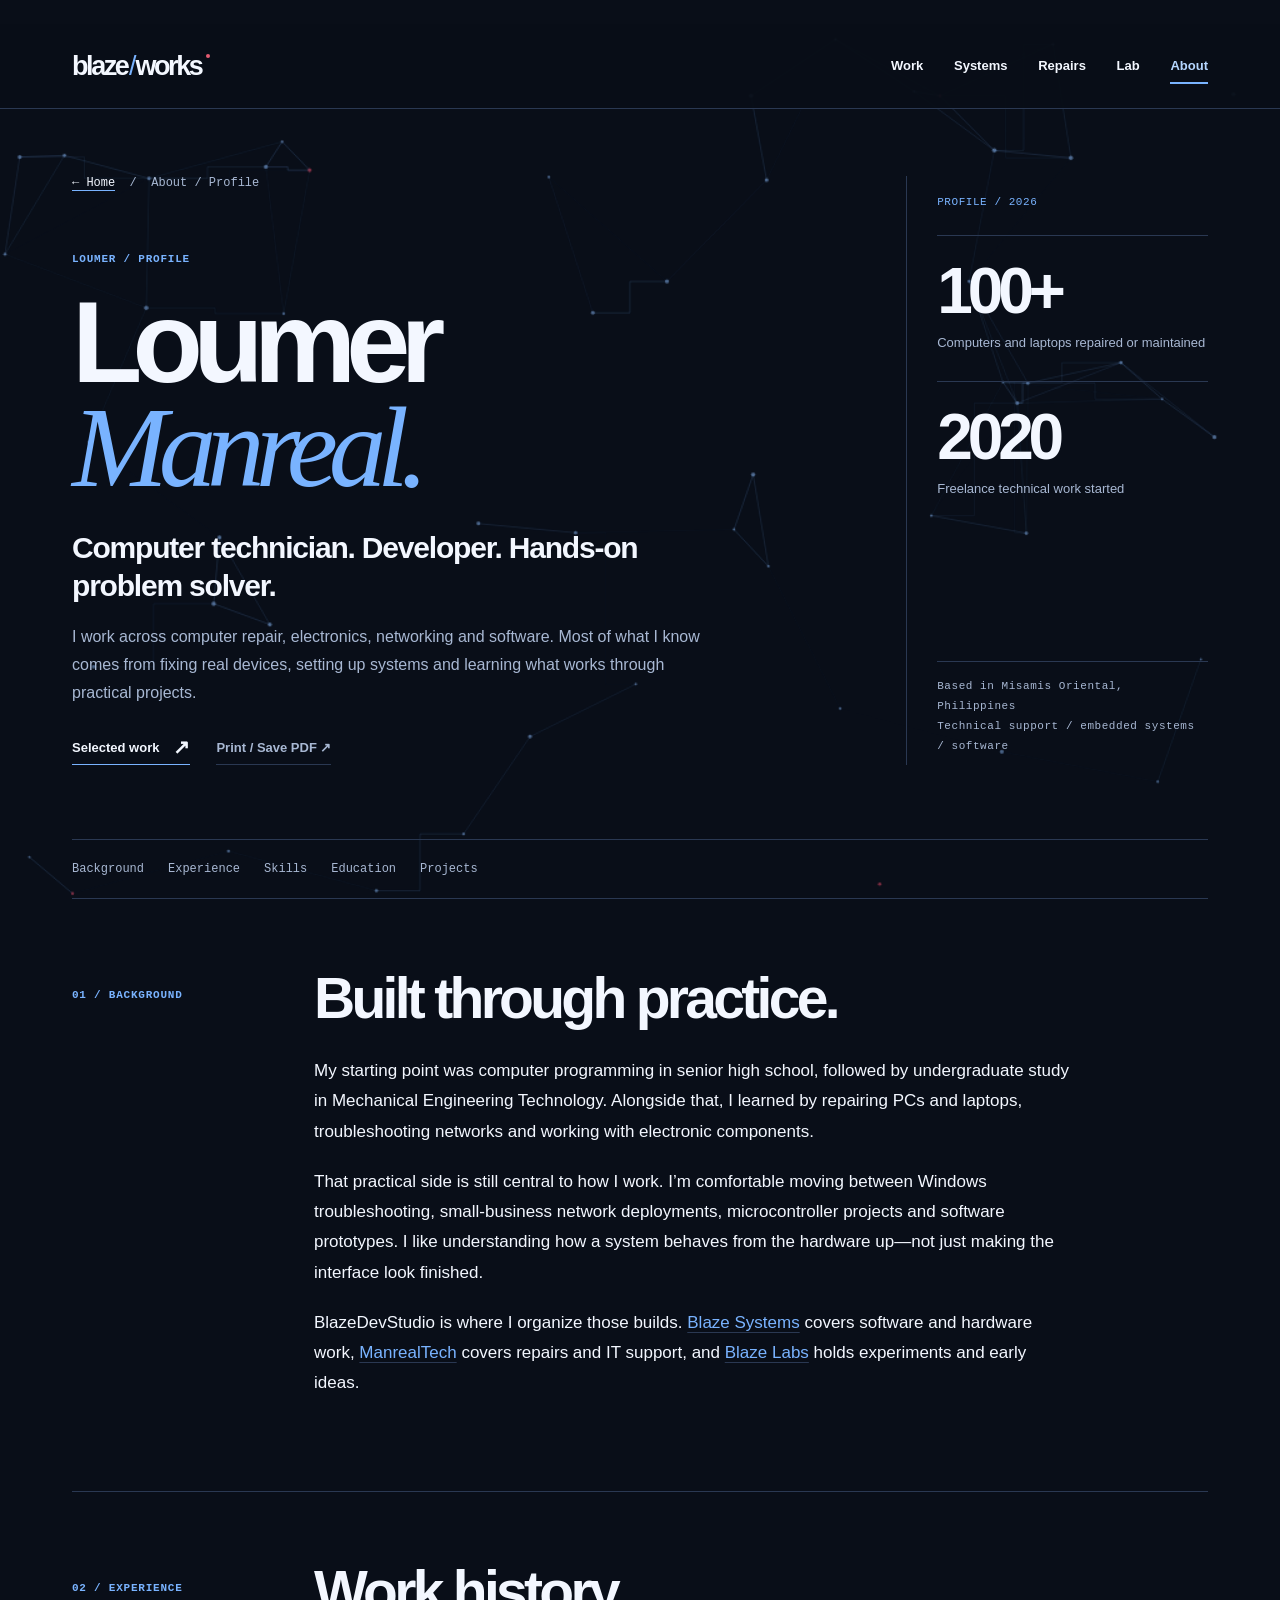
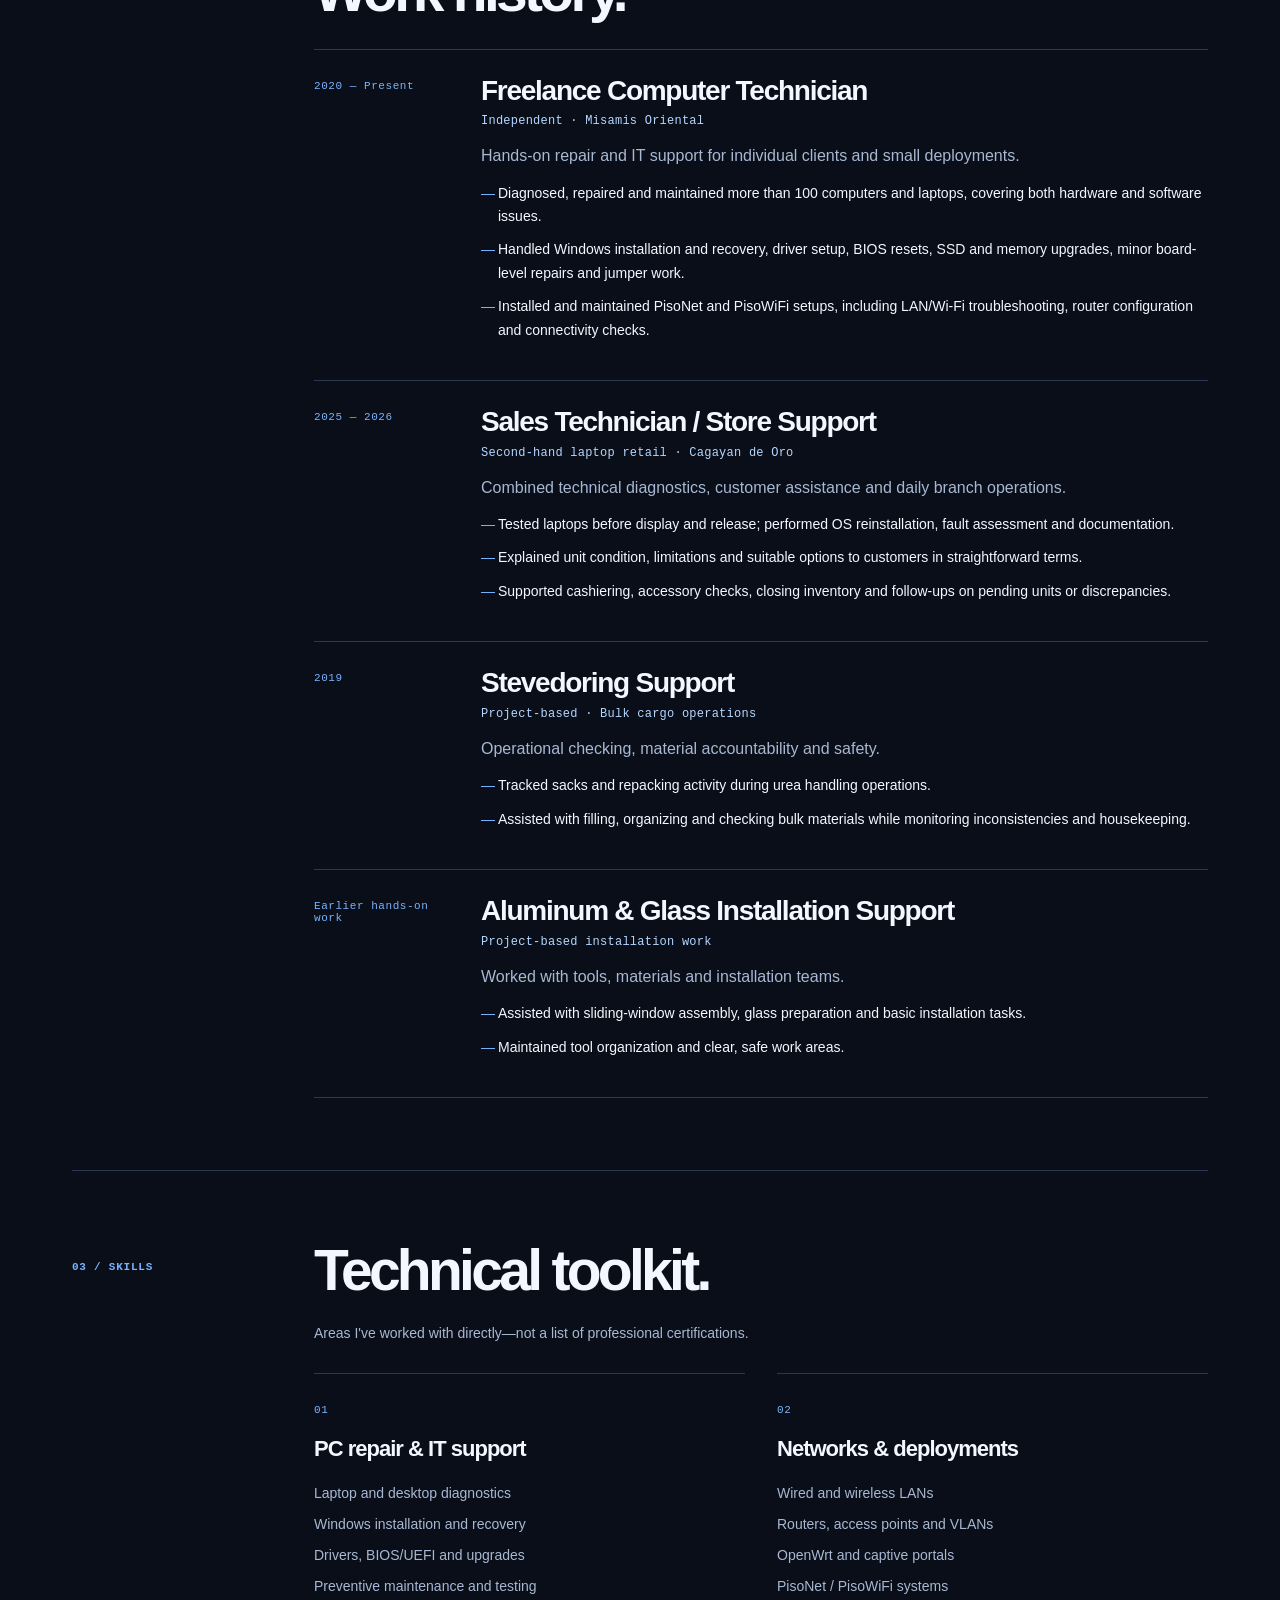
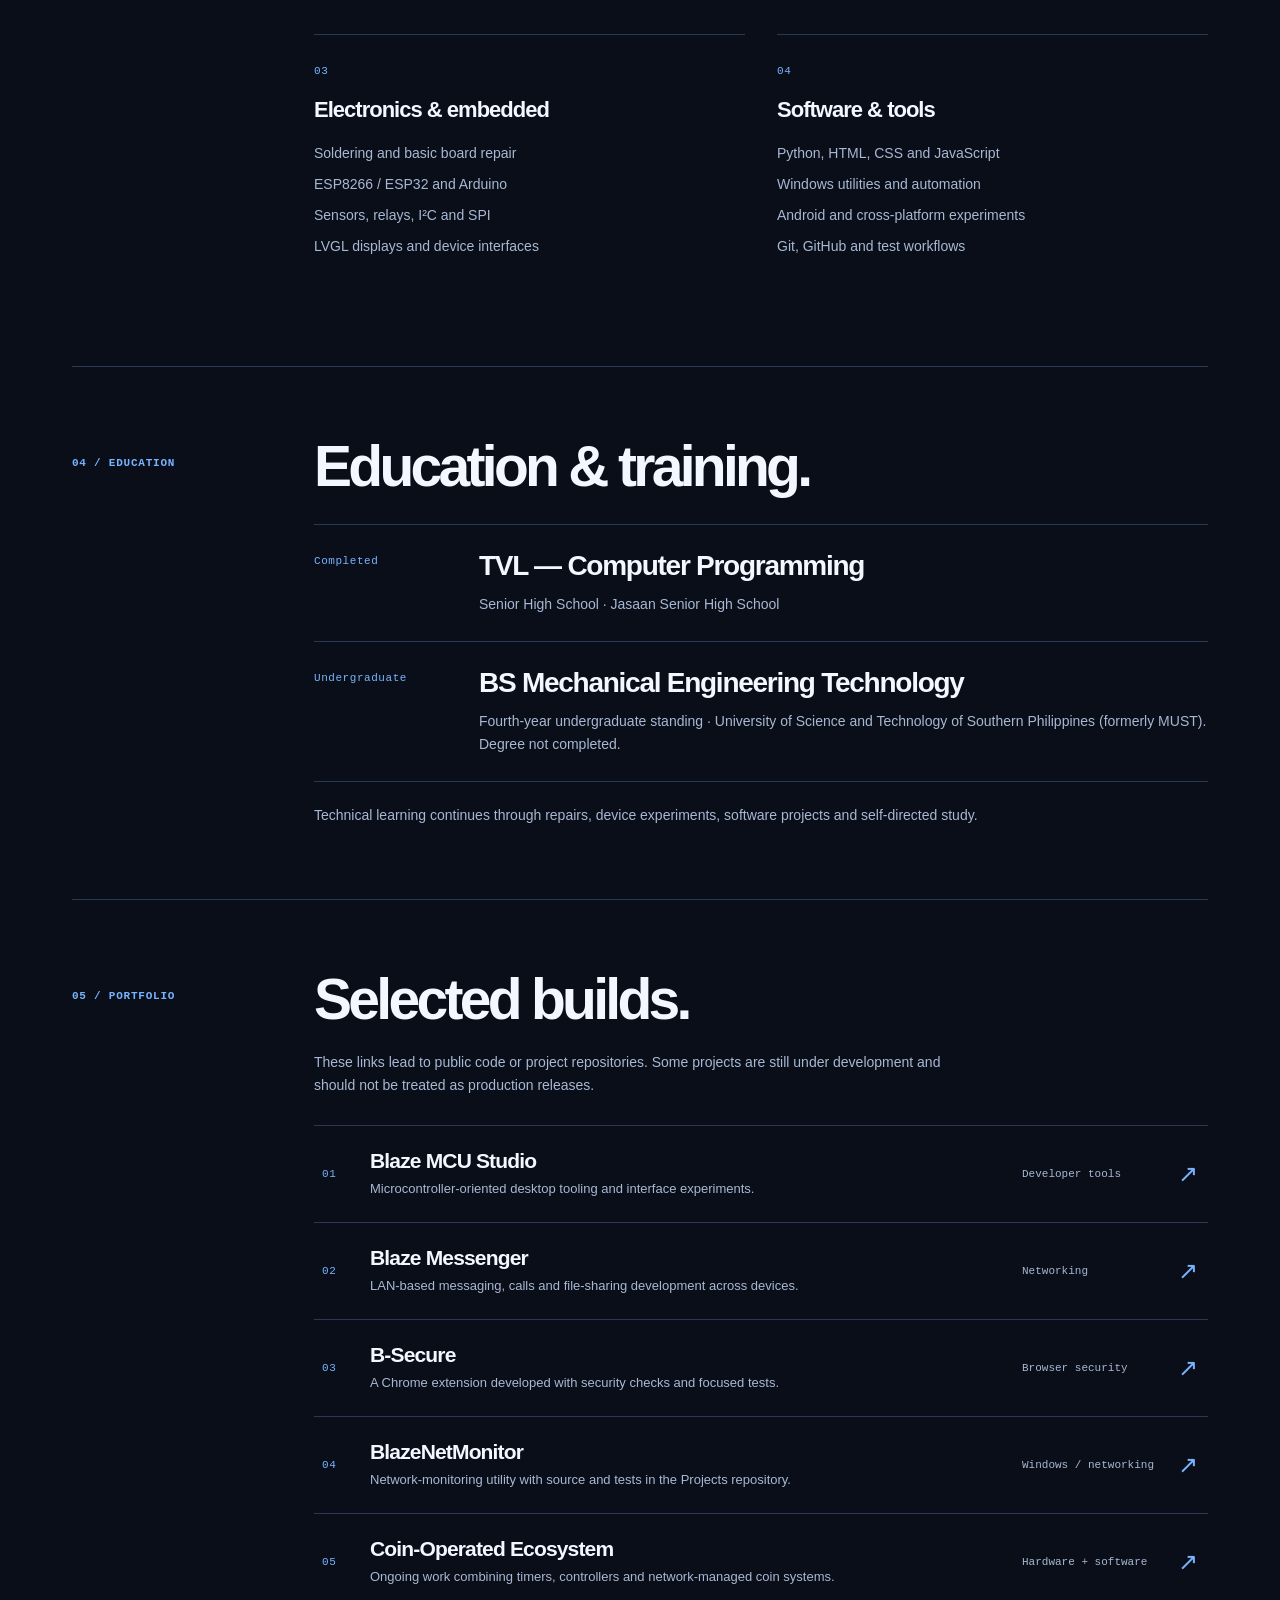
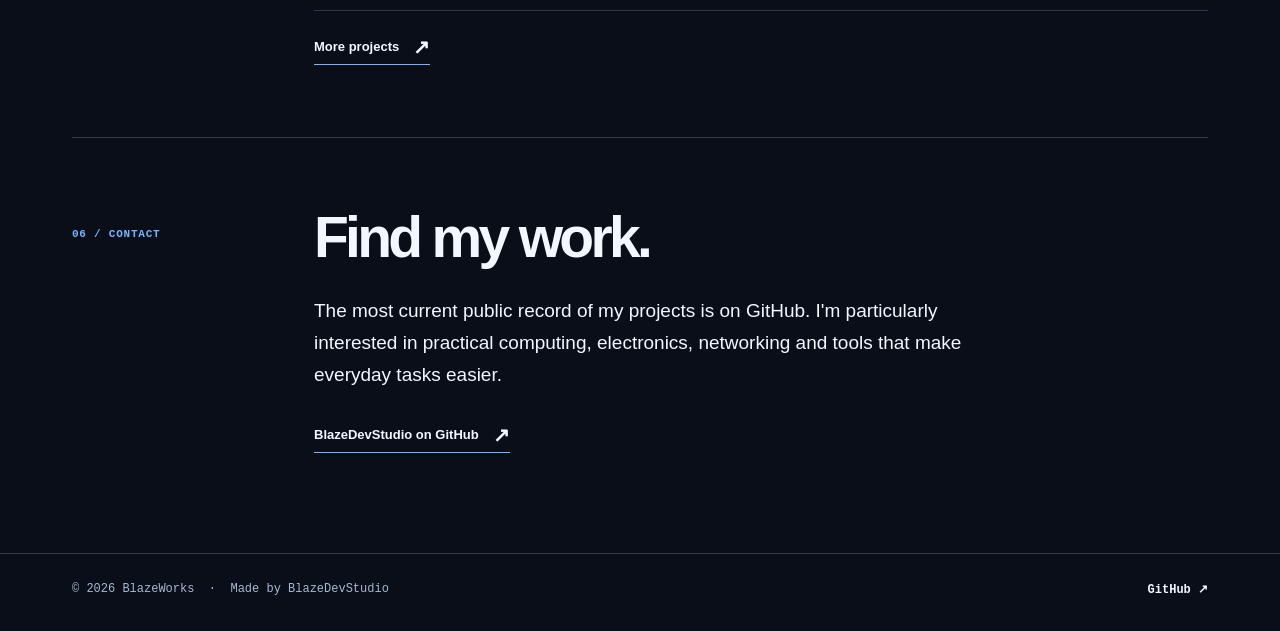
==== commit 8fb871f1: "refactor(site): human-readable HTML, six ordered CSS layers, documented canvas script" ====
--- a/about/index.html
+++ b/about/index.html
@@ -1,48 +1,369 @@
 <!doctype html>
 <html lang="en">
-<head>
-<meta charset="utf-8">
-<meta name="viewport" content="width=device-width, initial-scale=1">
-<meta name="theme-color" content="#090E18">
-<meta name="description" content="Loumer Manreal — freelance computer technician, developer and electronics enthusiast in Misamis Oriental. Experience, technical skills, education and selected projects.">
-<title>About Loumer Manreal — BlazeWorks</title>
-<link rel="icon" href="../favicon.svg" type="image/svg+xml">
-<link rel="stylesheet" href="../assets/style.css">
-<script src="../assets/circuit.js" defer></script>
-</head>
-<body>
-<canvas id="circuit-field" class="circuit-field" aria-hidden="true"></canvas>
-<a class="skip" href="#main">Skip to content</a>
-<header class="site-header"><div class="container header-inner"><a class="wordmark" href="../" aria-label="BlazeWorks home">blaze<span class="mark">/</span>works</a><nav class="nav" aria-label="Main navigation"><a href="../projects/">Work</a><a href="../systems/">Systems</a><a href="../manrealtech/">Repairs</a><a href="../labs/">Lab</a><a href="../about/" aria-current="page">About</a></nav></div></header>
-<main id="main">
-<section class="container resume-hero" aria-labelledby="resume-title">
-<div><div class="back"><a href="../">← Home</a> &nbsp;/&nbsp; About / Profile</div><span class="overline">LOUMER / PROFILE</span>
-<h1 id="resume-title">Loumer<br><em>Manreal.</em></h1>
-<p class="resume-lead">Computer technician. Developer. Hands-on problem solver.</p>
-<p class="resume-intro">I work across computer repair, electronics, networking and software. Most of what I know comes from fixing real devices, setting up systems and learning what works through practical projects.</p>
-<div class="resume-actions"><a class="text-link" href="../projects/">Selected work <span class="arrow" aria-hidden="true">↗</span></a><button type="button" class="resume-print" onclick="window.print()">Print / Save PDF <span aria-hidden="true">↗</span></button></div></div>
-<aside class="resume-hero-side" aria-label="Profile at a glance"><div class="resume-side-heading">PROFILE / 2026</div><div class="resume-stat"><strong>100+</strong><span>Computers and laptops repaired or maintained</span></div><div class="resume-stat"><strong>2020</strong><span>Freelance technical work started</span></div><div class="resume-side-footer">Based in Misamis Oriental, Philippines<br>Technical support / embedded systems / software</div></aside>
-</section>
-<nav class="container resume-jump" aria-label="Profile sections"><a href="#background">Background</a><a href="#experience">Experience</a><a href="#skills">Skills</a><a href="#education">Education</a><a href="#selected-work">Projects</a></nav>
-<section class="container resume-section" id="background"><div class="resume-section-label"><span class="overline">01 / Background</span></div><div class="resume-section-content"><h2>Built through practice.</h2><div class="resume-prose"><p>My starting point was computer programming in senior high school, followed by undergraduate study in Mechanical Engineering Technology. Alongside that, I learned by repairing PCs and laptops, troubleshooting networks and working with electronic components.</p><p>That practical side is still central to how I work. I’m comfortable moving between Windows troubleshooting, small-business network deployments, microcontroller projects and software prototypes. I like understanding how a system behaves from the hardware up—not just making the interface look finished.</p><p>BlazeDevStudio is where I organize those builds. <a href="../systems/">Blaze Systems</a> covers software and hardware work, <a href="../manrealtech/">ManrealTech</a> covers repairs and IT support, and <a href="../labs/">Blaze Labs</a> holds experiments and early ideas.</p></div></div></section>
-<section class="container resume-section" id="experience"><div class="resume-section-label"><span class="overline">02 / Experience</span></div><div class="resume-section-content"><h2>Work history.</h2><div class="resume-timeline"><article class="resume-entry"><div class="resume-period">2020 — Present</div><div class="resume-entry-body"><h3>Freelance Computer Technician</h3><p class="resume-place">Independent · Misamis Oriental</p><p>Hands-on repair and IT support for individual clients and small deployments.</p><ul><li>Diagnosed, repaired and maintained more than 100 computers and laptops, covering both hardware and software issues.</li><li>Handled Windows installation and recovery, driver setup, BIOS resets, SSD and memory upgrades, minor board-level repairs and jumper work.</li><li>Installed and maintained PisoNet and PisoWiFi setups, including LAN/Wi-Fi troubleshooting, router configuration and connectivity checks.</li></ul></div></article>
-<article class="resume-entry"><div class="resume-period">2025 — 2026</div><div class="resume-entry-body"><h3>Sales Technician / Store Support</h3><p class="resume-place">Second-hand laptop retail · Cagayan de Oro</p><p>Combined technical diagnostics, customer assistance and daily branch operations.</p><ul><li>Tested laptops before display and release; performed OS reinstallation, fault assessment and documentation.</li><li>Explained unit condition, limitations and suitable options to customers in straightforward terms.</li><li>Supported cashiering, accessory checks, closing inventory and follow-ups on pending units or discrepancies.</li></ul></div></article>
-<article class="resume-entry"><div class="resume-period">2019</div><div class="resume-entry-body"><h3>Stevedoring Support</h3><p class="resume-place">Project-based · Bulk cargo operations</p><p>Operational checking, material accountability and safety.</p><ul><li>Tracked sacks and repacking activity during urea handling operations.</li><li>Assisted with filling, organizing and checking bulk materials while monitoring inconsistencies and housekeeping.</li></ul></div></article>
-<article class="resume-entry"><div class="resume-period">Earlier hands-on work</div><div class="resume-entry-body"><h3>Aluminum &amp; Glass Installation Support</h3><p class="resume-place">Project-based installation work</p><p>Worked with tools, materials and installation teams.</p><ul><li>Assisted with sliding-window assembly, glass preparation and basic installation tasks.</li><li>Maintained tool organization and clear, safe work areas.</li></ul></div></article></div></div></section>
-<section class="container resume-section" id="skills"><div class="resume-section-label"><span class="overline">03 / Skills</span></div><div class="resume-section-content"><h2>Technical toolkit.</h2><p class="resume-section-note">Areas I've worked with directly—not a list of professional certifications.</p><div class="resume-skills"><section class="resume-skill-group" aria-labelledby="skill-1"><span class="resume-index">01</span><h3 id="skill-1">PC repair &amp; IT support</h3><ul><li>Laptop and desktop diagnostics</li><li>Windows installation and recovery</li><li>Drivers, BIOS/UEFI and upgrades</li><li>Preventive maintenance and testing</li></ul></section>
-<section class="resume-skill-group" aria-labelledby="skill-2"><span class="resume-index">02</span><h3 id="skill-2">Networks &amp; deployments</h3><ul><li>Wired and wireless LANs</li><li>Routers, access points and VLANs</li><li>OpenWrt and captive portals</li><li>PisoNet / PisoWiFi systems</li></ul></section>
-<section class="resume-skill-group" aria-labelledby="skill-3"><span class="resume-index">03</span><h3 id="skill-3">Electronics &amp; embedded</h3><ul><li>Soldering and basic board repair</li><li>ESP8266 / ESP32 and Arduino</li><li>Sensors, relays, I²C and SPI</li><li>LVGL displays and device interfaces</li></ul></section>
-<section class="resume-skill-group" aria-labelledby="skill-4"><span class="resume-index">04</span><h3 id="skill-4">Software &amp; tools</h3><ul><li>Python, HTML, CSS and JavaScript</li><li>Windows utilities and automation</li><li>Android and cross-platform experiments</li><li>Git, GitHub and test workflows</li></ul></section></div></div></section>
-<section class="container resume-section" id="education"><div class="resume-section-label"><span class="overline">04 / Education</span></div><div class="resume-section-content"><h2>Education &amp; training.</h2>
-<div class="resume-education"><div class="resume-education-item"><span class="resume-education-stage">Completed</span><div><h3>TVL — Computer Programming</h3><p>Senior High School · Jasaan Senior High School</p></div></div><div class="resume-education-item"><span class="resume-education-stage">Undergraduate</span><div><h3>BS Mechanical Engineering Technology</h3><p>Fourth-year undergraduate standing · University of Science and Technology of Southern Philippines (formerly MUST). Degree not completed.</p></div></div></div>
-<p class="resume-education-note">Technical learning continues through repairs, device experiments, software projects and self-directed study.</p>
-</div></section>
-<section class="container resume-section" id="selected-work"><div class="resume-section-label"><span class="overline">05 / Portfolio</span></div><div class="resume-section-content"><h2>Selected builds.</h2><p class="resume-section-note">These links lead to public code or project repositories. Some projects are still under development and should not be treated as production releases.</p><div class="resume-project-list"><a class="resume-project" href="https://github.com/BlazeDevStudio/BlazeMCUstudio" target="_blank" rel="noopener noreferrer"><span class="resume-index">01</span><span class="resume-project-main"><strong>Blaze MCU Studio</strong><small>Microcontroller-oriented desktop tooling and interface experiments.</small></span><span class="resume-project-kind">Developer tools</span><span class="resume-project-arrow" aria-hidden="true">↗</span></a>
-<a class="resume-project" href="https://github.com/BlazeDevStudio/BlazeMessenger" target="_blank" rel="noopener noreferrer"><span class="resume-index">02</span><span class="resume-project-main"><strong>Blaze Messenger</strong><small>LAN-based messaging, calls and file-sharing development across devices.</small></span><span class="resume-project-kind">Networking</span><span class="resume-project-arrow" aria-hidden="true">↗</span></a>
-<a class="resume-project" href="https://github.com/BlazeDevStudio/B-Secure" target="_blank" rel="noopener noreferrer"><span class="resume-index">03</span><span class="resume-project-main"><strong>B-Secure</strong><small>A Chrome extension developed with security checks and focused tests.</small></span><span class="resume-project-kind">Browser security</span><span class="resume-project-arrow" aria-hidden="true">↗</span></a>
-<a class="resume-project" href="https://github.com/BlazeDevStudio/BlazingSystems-Projects/tree/main/networking/blazenetmonitor" target="_blank" rel="noopener noreferrer"><span class="resume-index">04</span><span class="resume-project-main"><strong>BlazeNetMonitor</strong><small>Network-monitoring utility with source and tests in the Projects repository.</small></span><span class="resume-project-kind">Windows / networking</span><span class="resume-project-arrow" aria-hidden="true">↗</span></a>
-<a class="resume-project" href="https://github.com/BlazeDevStudio/CoinOperatedEcosystem" target="_blank" rel="noopener noreferrer"><span class="resume-index">05</span><span class="resume-project-main"><strong>Coin-Operated Ecosystem</strong><small>Ongoing work combining timers, controllers and network-managed coin systems.</small></span><span class="resume-project-kind">Hardware + software</span><span class="resume-project-arrow" aria-hidden="true">↗</span></a></div><a class="text-link resume-more" href="../projects/">More projects <span class="arrow" aria-hidden="true">↗</span></a></div></section>
-<section class="container resume-section resume-last" id="contact"><div class="resume-section-label"><span class="overline">06 / Contact</span></div><div class="resume-section-content"><h2>Find my work.</h2><p class="resume-closer">The most current public record of my projects is on GitHub. I'm particularly interested in practical computing, electronics, networking and tools that make everyday tasks easier.</p><a class="text-link" href="https://github.com/BlazeDevStudio" target="_blank" rel="noopener noreferrer">BlazeDevStudio on GitHub <span class="arrow" aria-hidden="true">↗</span></a></div></section>
-</main>
-<footer class="site-footer"><div class="container footer-inner"><small>© 2026 BlazeWorks &nbsp;·&nbsp; Made by BlazeDevStudio</small><a href="https://github.com/BlazeDevStudio">GitHub ↗</a></div></footer>
-</body></html>+  <head>
+    <meta charset="utf-8">
+    <meta name="viewport" content="width=device-width, initial-scale=1">
+    <meta name="theme-color" content="#090E18">
+    <meta name="description" content="Loumer Manreal — freelance computer technician, developer and electronics enthusiast in Misamis Oriental. Experience, technical skills, education and selected projects.">
+    <title>
+      About Loumer Manreal — BlazeWorks
+    </title>
+    <link rel="icon" href="../favicon.svg" type="image/svg+xml">
+    <link rel="stylesheet" href="../assets/style.css">
+    <script src="../assets/circuit.js" defer>
+    </script>
+  </head>
+  <body>
+    <canvas id="circuit-field" class="circuit-field" aria-hidden="true"></canvas> <a class="skip" href="#main">Skip to content</a>
+    <header class="site-header">
+      <div class="container header-inner">
+        <a class="wordmark" href="../" aria-label="BlazeWorks home">blaze<span class="mark">/</span>works</a>
+        <nav class="nav" aria-label="Main navigation">
+          <a href="../projects/">Work</a><a href="../systems/">Systems</a><a href="../manrealtech/">Repairs</a><a href="../labs/">Lab</a><a href="../about/" aria-current="page">About</a>
+        </nav>
+      </div>
+    </header>
+    <main id="main">
+      <section class="container resume-hero" aria-labelledby="resume-title">
+        <div>
+          <div class="back">
+            <a href="../">← Home</a> &nbsp;/&nbsp; About / Profile
+          </div>
+          <span class="overline">LOUMER / PROFILE</span>
+          <h1 id="resume-title">
+            Loumer<br><em>Manreal.</em>
+          </h1>
+          <p class="resume-lead">
+            Computer technician. Developer. Hands-on problem solver.
+          </p>
+          <p class="resume-intro">
+            I work across computer repair, electronics, networking and software. Most of what I know comes from fixing real devices, setting up systems and learning what works through practical projects.
+          </p>
+          <div class="resume-actions">
+            <a class="text-link" href="../projects/">Selected work <span class="arrow" aria-hidden="true">↗</span></a><button type="button" class="resume-print" onclick="window.print()">Print / Save PDF <span aria-hidden="true">↗</span></button>
+          </div>
+        </div>
+        <aside class="resume-hero-side" aria-label="Profile at a glance">
+          <div class="resume-side-heading">
+            PROFILE / 2026
+          </div>
+          <div class="resume-stat">
+            <strong>100+</strong><span>Computers and laptops repaired or maintained</span>
+          </div>
+          <div class="resume-stat">
+            <strong>2020</strong><span>Freelance technical work started</span>
+          </div>
+          <div class="resume-side-footer">
+            Based in Misamis Oriental, Philippines<br>Technical support / embedded systems / software
+          </div>
+        </aside>
+      </section>
+      <nav class="container resume-jump" aria-label="Profile sections">
+        <a href="#background">Background</a><a href="#experience">Experience</a><a href="#skills">Skills</a><a href="#education">Education</a><a href="#selected-work">Projects</a>
+      </nav>
+      <section class="container resume-section" id="background">
+        <div class="resume-section-label">
+          <span class="overline">01 / Background</span>
+        </div>
+        <div class="resume-section-content">
+          <h2>
+            Built through practice.
+          </h2>
+          <div class="resume-prose">
+            <p>
+              My starting point was computer programming in senior high school, followed by undergraduate study in Mechanical Engineering Technology. Alongside that, I learned by repairing PCs and laptops, troubleshooting networks and working with electronic components.
+            </p>
+            <p>
+              That practical side is still central to how I work. I’m comfortable moving between Windows troubleshooting, small-business network deployments, microcontroller projects and software prototypes. I like understanding how a system behaves from the hardware up—not just making the interface look finished.
+            </p>
+            <p>
+              BlazeDevStudio is where I organize those builds. <a href="../systems/">Blaze Systems</a> covers software and hardware work, <a href="../manrealtech/">ManrealTech</a> covers repairs and IT support, and <a href="../labs/">Blaze Labs</a> holds experiments and early ideas.
+            </p>
+          </div>
+        </div>
+      </section>
+      <section class="container resume-section" id="experience">
+        <div class="resume-section-label">
+          <span class="overline">02 / Experience</span>
+        </div>
+        <div class="resume-section-content">
+          <h2>
+            Work history.
+          </h2>
+          <div class="resume-timeline">
+            <article class="resume-entry">
+              <div class="resume-period">
+                2020 — Present
+              </div>
+              <div class="resume-entry-body">
+                <h3>
+                  Freelance Computer Technician
+                </h3>
+                <p class="resume-place">
+                  Independent · Misamis Oriental
+                </p>
+                <p>
+                  Hands-on repair and IT support for individual clients and small deployments.
+                </p>
+                <ul>
+                  <li>
+                    Diagnosed, repaired and maintained more than 100 computers and laptops, covering both hardware and software issues.
+                  </li>
+                  <li>
+                    Handled Windows installation and recovery, driver setup, BIOS resets, SSD and memory upgrades, minor board-level repairs and jumper work.
+                  </li>
+                  <li>
+                    Installed and maintained PisoNet and PisoWiFi setups, including LAN/Wi-Fi troubleshooting, router configuration and connectivity checks.
+                  </li>
+                </ul>
+              </div>
+            </article>
+            <article class="resume-entry">
+              <div class="resume-period">
+                2025 — 2026
+              </div>
+              <div class="resume-entry-body">
+                <h3>
+                  Sales Technician / Store Support
+                </h3>
+                <p class="resume-place">
+                  Second-hand laptop retail · Cagayan de Oro
+                </p>
+                <p>
+                  Combined technical diagnostics, customer assistance and daily branch operations.
+                </p>
+                <ul>
+                  <li>
+                    Tested laptops before display and release; performed OS reinstallation, fault assessment and documentation.
+                  </li>
+                  <li>
+                    Explained unit condition, limitations and suitable options to customers in straightforward terms.
+                  </li>
+                  <li>
+                    Supported cashiering, accessory checks, closing inventory and follow-ups on pending units or discrepancies.
+                  </li>
+                </ul>
+              </div>
+            </article>
+            <article class="resume-entry">
+              <div class="resume-period">
+                2019
+              </div>
+              <div class="resume-entry-body">
+                <h3>
+                  Stevedoring Support
+                </h3>
+                <p class="resume-place">
+                  Project-based · Bulk cargo operations
+                </p>
+                <p>
+                  Operational checking, material accountability and safety.
+                </p>
+                <ul>
+                  <li>
+                    Tracked sacks and repacking activity during urea handling operations.
+                  </li>
+                  <li>
+                    Assisted with filling, organizing and checking bulk materials while monitoring inconsistencies and housekeeping.
+                  </li>
+                </ul>
+              </div>
+            </article>
+            <article class="resume-entry">
+              <div class="resume-period">
+                Earlier hands-on work
+              </div>
+              <div class="resume-entry-body">
+                <h3>
+                  Aluminum &amp; Glass Installation Support
+                </h3>
+                <p class="resume-place">
+                  Project-based installation work
+                </p>
+                <p>
+                  Worked with tools, materials and installation teams.
+                </p>
+                <ul>
+                  <li>
+                    Assisted with sliding-window assembly, glass preparation and basic installation tasks.
+                  </li>
+                  <li>
+                    Maintained tool organization and clear, safe work areas.
+                  </li>
+                </ul>
+              </div>
+            </article>
+          </div>
+        </div>
+      </section>
+      <section class="container resume-section" id="skills">
+        <div class="resume-section-label">
+          <span class="overline">03 / Skills</span>
+        </div>
+        <div class="resume-section-content">
+          <h2>
+            Technical toolkit.
+          </h2>
+          <p class="resume-section-note">
+            Areas I've worked with directly—not a list of professional certifications.
+          </p>
+          <div class="resume-skills">
+            <section class="resume-skill-group" aria-labelledby="skill-1">
+              <span class="resume-index">01</span>
+              <h3 id="skill-1">
+                PC repair &amp; IT support
+              </h3>
+              <ul>
+                <li>
+                  Laptop and desktop diagnostics
+                </li>
+                <li>
+                  Windows installation and recovery
+                </li>
+                <li>
+                  Drivers, BIOS/UEFI and upgrades
+                </li>
+                <li>
+                  Preventive maintenance and testing
+                </li>
+              </ul>
+            </section>
+            <section class="resume-skill-group" aria-labelledby="skill-2">
+              <span class="resume-index">02</span>
+              <h3 id="skill-2">
+                Networks &amp; deployments
+              </h3>
+              <ul>
+                <li>
+                  Wired and wireless LANs
+                </li>
+                <li>
+                  Routers, access points and VLANs
+                </li>
+                <li>
+                  OpenWrt and captive portals
+                </li>
+                <li>
+                  PisoNet / PisoWiFi systems
+                </li>
+              </ul>
+            </section>
+            <section class="resume-skill-group" aria-labelledby="skill-3">
+              <span class="resume-index">03</span>
+              <h3 id="skill-3">
+                Electronics &amp; embedded
+              </h3>
+              <ul>
+                <li>
+                  Soldering and basic board repair
+                </li>
+                <li>
+                  ESP8266 / ESP32 and Arduino
+                </li>
+                <li>
+                  Sensors, relays, I²C and SPI
+                </li>
+                <li>
+                  LVGL displays and device interfaces
+                </li>
+              </ul>
+            </section>
+            <section class="resume-skill-group" aria-labelledby="skill-4">
+              <span class="resume-index">04</span>
+              <h3 id="skill-4">
+                Software &amp; tools
+              </h3>
+              <ul>
+                <li>
+                  Python, HTML, CSS and JavaScript
+                </li>
+                <li>
+                  Windows utilities and automation
+                </li>
+                <li>
+                  Android and cross-platform experiments
+                </li>
+                <li>
+                  Git, GitHub and test workflows
+                </li>
+              </ul>
+            </section>
+          </div>
+        </div>
+      </section>
+      <section class="container resume-section" id="education">
+        <div class="resume-section-label">
+          <span class="overline">04 / Education</span>
+        </div>
+        <div class="resume-section-content">
+          <h2>
+            Education &amp; training.
+          </h2>
+          <div class="resume-education">
+            <div class="resume-education-item">
+              <span class="resume-education-stage">Completed</span>
+              <div>
+                <h3>
+                  TVL — Computer Programming
+                </h3>
+                <p>
+                  Senior High School · Jasaan Senior High School
+                </p>
+              </div>
+            </div>
+            <div class="resume-education-item">
+              <span class="resume-education-stage">Undergraduate</span>
+              <div>
+                <h3>
+                  BS Mechanical Engineering Technology
+                </h3>
+                <p>
+                  Fourth-year undergraduate standing · University of Science and Technology of Southern Philippines (formerly MUST). Degree not completed.
+                </p>
+              </div>
+            </div>
+          </div>
+          <p class="resume-education-note">
+            Technical learning continues through repairs, device experiments, software projects and self-directed study.
+          </p>
+        </div>
+      </section>
+      <section class="container resume-section" id="selected-work">
+        <div class="resume-section-label">
+          <span class="overline">05 / Portfolio</span>
+        </div>
+        <div class="resume-section-content">
+          <h2>
+            Selected builds.
+          </h2>
+          <p class="resume-section-note">
+            These links lead to public code or project repositories. Some projects are still under development and should not be treated as production releases.
+          </p>
+          <div class="resume-project-list">
+            <a class="resume-project" href="https://github.com/BlazeDevStudio/BlazeMCUstudio" target="_blank" rel="noopener noreferrer"><span class="resume-index">01</span><span class="resume-project-main"><strong>Blaze MCU Studio</strong><small>Microcontroller-oriented desktop tooling and interface experiments.</small></span><span class="resume-project-kind">Developer tools</span><span class="resume-project-arrow" aria-hidden="true">↗</span></a> <a class="resume-project" href="https://github.com/BlazeDevStudio/BlazeMessenger" target="_blank" rel="noopener noreferrer"><span class="resume-index">02</span><span class="resume-project-main"><strong>Blaze Messenger</strong><small>LAN-based messaging, calls and file-sharing development across devices.</small></span><span class="resume-project-kind">Networking</span><span class="resume-project-arrow" aria-hidden="true">↗</span></a> <a class="resume-project" href="https://github.com/BlazeDevStudio/B-Secure" target="_blank" rel="noopener noreferrer"><span class="resume-index">03</span><span class="resume-project-main"><strong>B-Secure</strong><small>A Chrome extension developed with security checks and focused tests.</small></span><span class="resume-project-kind">Browser security</span><span class="resume-project-arrow" aria-hidden="true">↗</span></a> <a class="resume-project" href="https://github.com/BlazeDevStudio/BlazingSystems-Projects/tree/main/networking/blazenetmonitor" target="_blank" rel="noopener noreferrer"><span class="resume-index">04</span><span class="resume-project-main"><strong>BlazeNetMonitor</strong><small>Network-monitoring utility with source and tests in the Projects repository.</small></span><span class="resume-project-kind">Windows / networking</span><span class="resume-project-arrow" aria-hidden="true">↗</span></a> <a class="resume-project" href="https://github.com/BlazeDevStudio/CoinOperatedEcosystem" target="_blank" rel="noopener noreferrer"><span class="resume-index">05</span><span class="resume-project-main"><strong>Coin-Operated Ecosystem</strong><small>Ongoing work combining timers, controllers and network-managed coin systems.</small></span><span class="resume-project-kind">Hardware + software</span><span class="resume-project-arrow" aria-hidden="true">↗</span></a>
+          </div>
+          <a class="text-link resume-more" href="../projects/">More projects <span class="arrow" aria-hidden="true">↗</span></a>
+        </div>
+      </section>
+      <section class="container resume-section resume-last" id="contact">
+        <div class="resume-section-label">
+          <span class="overline">06 / Contact</span>
+        </div>
+        <div class="resume-section-content">
+          <h2>
+            Find my work.
+          </h2>
+          <p class="resume-closer">
+            The most current public record of my projects is on GitHub. I'm particularly interested in practical computing, electronics, networking and tools that make everyday tasks easier.
+          </p>
+          <a class="text-link" href="https://github.com/BlazeDevStudio" target="_blank" rel="noopener noreferrer">BlazeDevStudio on GitHub <span class="arrow" aria-hidden="true">↗</span></a>
+        </div>
+      </section>
+    </main>
+    <footer class="site-footer">
+      <div class="container footer-inner">
+        <small>© 2026 BlazeWorks &nbsp;·&nbsp; Made by BlazeDevStudio</small><a href="https://github.com/BlazeDevStudio">GitHub ↗</a>
+      </div>
+    </footer>
+  </body>
+</html>
--- a/assets/style.css
+++ b/assets/style.css
@@ -1,218 +1,7 @@
-
-:root{color-scheme:dark;--paper:#090E18;--ink:#F3F7FF;--soft:#A8B8D3;--rule:#2A3852;--accent:#79B3FF;--accent-hover:#B5D6FF;--signal:#E45B72;--panel:#111D30;--panel-hover:#16233A;--frame:1136px}
-*{box-sizing:border-box}
-html{scroll-behavior:smooth}
-body{margin:0;background:var(--paper);color:var(--ink);font:16px/1.5 Arial,Helvetica,sans-serif;-webkit-font-smoothing:antialiased}
-a{color:inherit;text-decoration:none}
-a:focus-visible{outline:2px solid var(--accent);outline-offset:5px}
-button{font:inherit}
-.skip{position:absolute;left:-9999px;top:0;background:var(--accent);color:#090E18;z-index:10;padding:12px}
-.skip:focus{left:0}
-.container{width:min(var(--frame),calc(100% - 56px));margin:auto}
-.site-header{border-bottom:1px solid var(--rule);background:var(--paper)}
-.header-inner{display:flex;align-items:center;justify-content:space-between;min-height:84px;gap:24px}
-.wordmark{font-size:27px;font-weight:850;letter-spacing:-.09em;white-space:nowrap;line-height:1}
-.wordmark .mark{font-weight:400;color:var(--accent);margin:0 .055em}.wordmark::after{content:"";display:inline-block;width:4px;height:4px;background:var(--signal);border-radius:50%;margin:1px 0 0 5px;vertical-align:top}
-.nav{display:flex;gap:clamp(14px,2.4vw,35px);align-items:center;flex-wrap:wrap}
-.nav a{font-size:13px;font-weight:700;position:relative}
-.nav a[aria-current=page]:after,.nav a:hover:after{content:"";height:2px;background:var(--accent);position:absolute;left:0;right:0;bottom:-8px}
-.nav a.external:after{display:none}
-.nav a.external{border-bottom:1px solid currentColor;padding-bottom:3px}
-.kicker,.overline,.meta,.eyebrow,.folio,.footlabel{font-family:ui-monospace,SFMono-Regular,Consolas,"Liberation Mono",monospace;font-size:11px;font-weight:600;letter-spacing:.07em;text-transform:uppercase}
-.kicker{color:var(--soft)}
-.hero{min-height:620px;display:grid;grid-template-columns:1.42fr .58fr;border-bottom:1px solid var(--rule)}
-.hero-copy{padding:88px 25px 82px 0;display:flex;flex-direction:column;justify-content:space-between;align-items:start}
-.hero h1{margin:42px 0 40px;font-size:clamp(68px,8.2vw,134px);line-height:.86;letter-spacing:-.095em;font-weight:800}
-.hero h1 em{font-family:Georgia,"Times New Roman",serif;font-weight:400;letter-spacing:-.09em;color:var(--accent)}
-.hero-sub{font-size:19px;max-width:395px;line-height:1.4;margin:0}
-.underlined{border-bottom:2px solid var(--accent);padding-bottom:2px}
-.hero-meta{display:flex;gap:16px;align-items:center;margin-top:40px}
-.text-link{display:inline-flex;gap:14px;align-items:center;font-size:13px;font-weight:750;border-bottom:1px solid var(--accent);padding-bottom:7px}
-.text-link:hover{border-color:var(--accent-hover);color:var(--accent-hover)}
-.arrow{font-size:20px;line-height:1}
-.hero-aside{position:relative;border-left:1px solid var(--rule);background:var(--panel);padding:22px 22px 20px;display:flex;flex-direction:column;justify-content:space-between;overflow:hidden;min-width:0}
-.hero-aside .folio{display:flex;justify-content:space-between}
-.artwork{width:100%;max-width:335px;align-self:center;display:block;color:#9FC4FF}
-.aside-caption{display:flex;justify-content:space-between;align-items:end;gap:8px;font-size:12px;font-weight:700;border-top:1px solid var(--rule);padding-top:13px}
-.aside-caption span:last-child{color:var(--soft);font-weight:400}
-.section{padding:85px 0 100px}
-.section-header{display:flex;align-items:end;justify-content:space-between;gap:24px;margin-bottom:34px}
-.section-heading{margin:0;font-size:clamp(38px,5.5vw,64px);line-height:1;letter-spacing:-.073em}
-.section-note{font-size:13px;color:var(--soft);max-width:280px;margin:0}
-.work-list{border-top:1px solid var(--rule)}
-.work-row{display:grid;grid-template-columns:80px minmax(0,1.1fr) minmax(0,.8fr) 30px;align-items:center;gap:14px;border-bottom:1px solid var(--rule);padding:30px 6px;transition:background .15s ease}
-.work-row:hover{background:var(--panel-hover)}.work-row:hover h3{color:var(--accent-hover)}
-.work-row .number{font:12px ui-monospace,SFMono-Regular,Consolas,monospace;color:var(--soft)}
-.work-row h3{margin:0;font-size:clamp(22px,2.5vw,31px);letter-spacing:-.06em;line-height:1.1}
-.work-row p{font-size:14px;color:var(--soft);margin:0}
-.work-row .go{font-size:28px;line-height:1;text-align:right}
-.work-row:hover .go{color:var(--accent)}
-.work-footer{margin-top:21px;display:flex;justify-content:space-between;align-items:center;gap:15px}
-.work-footer span{font:11px ui-monospace,SFMono-Regular,Consolas,monospace;color:var(--soft)}
-.studios{background:var(--panel);color:var(--ink);padding:80px 0 94px;border-top:1px solid var(--rule);border-bottom:1px solid var(--rule)}
-.studios-heading{font-size:clamp(38px,5vw,64px);letter-spacing:-.075em;line-height:1;margin:12px 0 36px}
-.studio-grid{display:grid;grid-template-columns:repeat(3,1fr);border-top:1px solid #364866}
-.studio{min-height:235px;display:flex;flex-direction:column;border-right:1px solid #364866;padding:23px 32px 15px 0;margin-right:28px}
-.studio:last-child{border:0;margin-right:0}
-.studio-num{font:11px ui-monospace,SFMono-Regular,Consolas,monospace;color:#A6B9DC}
-.studio h3{margin:36px 0 6px;font-size:clamp(25px,3vw,35px);letter-spacing:-.06em}
-.studio p{margin:0 0 20px;color:#B8C8E4;font-size:14px}
-.studio a{margin-top:auto;font-size:13px;border-bottom:1px solid #87ADE7;width:fit-content;padding-bottom:3px}
-.studio a:hover{color:var(--accent-hover);border-color:var(--accent-hover)}
-.note-strip{padding:42px 0 50px;border-bottom:1px solid var(--rule)}
-.note-strip .container{display:flex;align-items:start;gap:36px;justify-content:space-between}
-.note-strip p{font-family:Georgia,serif;font-size:clamp(23px,3vw,35px);line-height:1.24;letter-spacing:-.035em;margin:0;max-width:700px}
-.site-footer{padding:28px 0 35px}
-.footer-inner{display:flex;justify-content:space-between;align-items:center;gap:24px}
-.footer-inner small,.footer-inner a{font:12px ui-monospace,SFMono-Regular,Consolas,monospace;color:var(--soft)}
-.footer-inner a{color:var(--ink);font-weight:bold}
-.inner-hero{padding:76px 0 65px;min-height:355px;display:flex;flex-direction:column;justify-content:space-between;border-bottom:1px solid var(--rule)}
-.inner-hero h1{font-size:clamp(60px,10vw,132px);line-height:.9;letter-spacing:-.09em;margin:24px 0 25px}
-.inner-hero .intro{font-size:18px;max-width:520px;margin:0}
-.inner-hero .back{font:12px ui-monospace,SFMono-Regular,Consolas,monospace;color:var(--soft)}
-.inner-hero .back a{border-bottom:1px solid var(--accent);color:var(--ink)}
-.inner-section{padding:62px 0 105px}
-.two-col{display:grid;grid-template-columns:200px 1fr;gap:40px}
-.inner-section .section-heading{font-size:clamp(32px,4vw,49px);margin:0 0 30px}
-.fact-row{display:grid;grid-template-columns:minmax(150px,.6fr) minmax(0,1fr);gap:25px;padding:22px 0;border-top:1px solid var(--rule);font-size:14px}
-.fact-row strong{font-size:19px;letter-spacing:-.04em}
-.fact-row span{color:var(--soft)}
-.fact-row:last-child{border-bottom:1px solid var(--rule)}
-.small-note{margin:22px 0 0;font-size:12px;color:var(--soft)}
-.editorial{font:clamp(22px,3vw,33px)/1.35 Georgia,"Times New Roman",serif;max-width:700px;margin:0}
-.editorial strong{font-family:Arial,Helvetica,sans-serif;font-weight:800}
-.about-stack{max-width:850px}
-.about-stack p{font-size:clamp(21px,3vw,30px);line-height:1.33;letter-spacing:-.045em;margin:0 0 24px}
-.about-stack p.small{font-size:15px;letter-spacing:0;color:var(--soft);max-width:560px}
-@media(max-width:850px){.hero{min-height:540px;grid-template-columns:1.1fr .9fr}.hero h1{font-size:clamp(56px,9.3vw,90px)}.hero-copy{padding-top:58px}.work-row{grid-template-columns:47px minmax(0,1fr) minmax(0,.8fr) 22px}}
-@media(max-width:680px){.container{width:min(var(--frame),calc(100% - 36px))}.header-inner{min-height:88px;flex-direction:column;align-items:flex-start;justify-content:center;gap:14px;padding:16px 0}.wordmark{font-size:25px}.nav{gap:18px}.nav a{font-size:12px}.hero{display:block;min-height:0}.hero-copy{padding:64px 0 56px}.hero h1{font-size:clamp(66px,15vw,106px);margin:35px 0}.hero-sub{font-size:17px}.hero-aside{min-height:215px;border-left:0;border-top:1px solid var(--rule);padding:14px;display:grid;grid-template-columns:1fr 1fr;gap:8px;align-items:center}.artwork{max-width:150px;max-height:180px;margin:auto}.hero-aside .folio{flex-direction:column;gap:5px}.aside-caption{flex-direction:column;align-items:flex-start;border-top:0;padding:0}.section{padding:56px 0 70px}.section-header{align-items:start;flex-direction:column;gap:10px}.work-row{grid-template-columns:28px 1fr 24px;gap:10px;padding:22px 4px}.work-row p{grid-column:2;font-size:13px;grid-row:2}.work-row .go{grid-column:3;grid-row:1}.work-row h3{font-size:25px}.work-footer{align-items:start;flex-direction:column}.studios{padding:57px 0 70px}.studio-grid{display:block}.studio{border:0;border-bottom:1px solid #364866;margin:0;min-height:0;padding:17px 0 24px}.studio h3{margin:12px 0 5px}.studio p{margin-bottom:12px}.note-strip{padding:32px 0}.note-strip .container{flex-direction:column;gap:14px}.footer-inner{align-items:start;flex-direction:column;gap:9px}.inner-hero{min-height:330px;padding:55px 0 42px}.inner-hero h1{font-size:clamp(57px,12vw,90px)}.inner-hero .intro{font-size:17px}.inner-section{padding:45px 0 75px}.two-col{display:block}.two-col>.overline{display:block;margin-bottom:26px}.fact-row{grid-template-columns:1fr;gap:6px;padding:18px 0}}
-@media(prefers-reduced-motion:reduce){html{scroll-behavior:auto}.work-row{transition:none}}
-
-/* Minimal blue topaz highlights, no gradients */
-.kicker,.folio,.studio-num,.overline{color:var(--accent)}
-.nav a:hover,.nav a[aria-current=page]{color:var(--accent-hover)}
-.work-row .go{color:var(--accent)}
-.site-footer{border-top:1px solid var(--rule)}
-::selection{background:#2C60AA;color:#FFFFFF}
-
-/* Global, lightweight circuit field. Text and interactive elements remain above it. */
-.circuit-field{position:fixed;inset:0;width:100%;height:100%;z-index:0;pointer-events:none;opacity:.94}
-body>:not(.circuit-field){position:relative;z-index:1}
-.site-header{background:rgba(9,14,24,.95)}
-.hero-aside,.studios{background:rgba(17,29,48,.95)}
-@media(max-width:680px){.circuit-field{opacity:.79}}
-@media print{.circuit-field{display:none}}
-
-/* BlazeDevStudio v3 — same editorial geometry, approved B in the hero. */
-.brand-emblem{display:block;align-self:center;width:min(100%,320px);max-height:350px;height:auto;object-fit:contain}
-@media(max-width:680px){.brand-emblem{max-width:175px;max-height:185px}}
-
-/* LCMXO640E architecture diagram: open the full SVG for legible circuit labels. */
-.chip-diagram-link{display:block;align-self:center;width:100%;max-width:335px;outline-offset:5px}
-.chip-diagram{display:block;width:100%;height:auto;max-height:380px;object-fit:contain}
-.chip-diagram-link:hover .chip-diagram{filter:brightness(1.09)}
-.aside-caption a:hover{color:var(--accent-hover)}
-@media(max-width:680px){.chip-diagram-link{max-width:175px}.chip-diagram{max-height:196px}}
-
-/* Resume-style About page. Uses the site's editorial typography and established palette. */
-.resume-hero{display:grid;grid-template-columns:minmax(0,1.65fr) minmax(260px,.65fr);gap:6%;min-height:610px;border-bottom:1px solid var(--rule);padding-top:67px;padding-bottom:74px}
-.resume-hero .back{font:12px ui-monospace,SFMono-Regular,Consolas,monospace;color:var(--soft);margin-bottom:55px}
-.resume-hero .back a{color:var(--ink);border-bottom:1px solid var(--accent)}
-.resume-hero h1{font-size:clamp(70px,9vw,126px);line-height:.9;letter-spacing:-.085em;margin:22px 0 30px}
-.resume-hero h1 em{font-family:Georgia,"Times New Roman",serif;color:var(--accent);font-weight:400;letter-spacing:-.08em}
-.resume-lead{font-size:clamp(21px,2.5vw,30px);line-height:1.25;letter-spacing:-.04em;margin:0 0 19px;font-weight:700;max-width:630px}
-.resume-intro{font-size:16px;color:var(--soft);line-height:1.75;max-width:640px;margin:0 0 30px}
-.resume-actions{display:flex;flex-wrap:wrap;gap:26px;align-items:center}
-.resume-print{background:transparent;border:0;border-bottom:1px solid var(--rule);color:var(--soft);cursor:pointer;font-size:13px;font-weight:650;padding:0 0 7px}
-.resume-print:hover{color:var(--accent-hover);border-color:var(--accent)}
-.resume-print:focus-visible{outline:2px solid var(--accent);outline-offset:4px}
-.resume-hero-side{align-self:stretch;border-left:1px solid var(--rule);padding:20px 0 9px 30px;display:flex;flex-direction:column;gap:27px}
-.resume-side-heading,.resume-side-footer,.resume-period,.resume-index,.resume-education-stage{font:11px ui-monospace,SFMono-Regular,Consolas,monospace;letter-spacing:.05em}
-.resume-side-heading{color:var(--accent)}
-.resume-stat{border-top:1px solid var(--rule);padding-top:23px}
-.resume-stat strong{font-size:clamp(43px,5vw,74px);letter-spacing:-.08em;line-height:1;display:block}
-.resume-stat span{display:block;font-size:13px;line-height:1.6;color:var(--soft);margin-top:10px}
-.resume-side-footer{margin-top:auto;line-height:1.8;color:var(--soft);border-top:1px solid var(--rule);padding-top:15px}
-.resume-jump{display:flex;gap:24px;flex-wrap:wrap;border-bottom:1px solid var(--rule);padding:22px 0}
-.resume-jump a{font:12px ui-monospace,SFMono-Regular,Consolas,monospace;color:var(--soft)}
-.resume-jump a:hover,.resume-jump a:focus-visible{color:var(--accent-hover)}
-.resume-section{display:grid;grid-template-columns:190px minmax(0,1fr);gap:52px;padding-top:70px;padding-bottom:72px;border-bottom:1px solid var(--rule);scroll-margin-top:24px}
-.resume-section-label{padding-top:12px}
-.resume-section-content h2{font-size:clamp(34px,4.7vw,57px);letter-spacing:-.065em;line-height:1.05;margin:0 0 27px}
-.resume-prose{max-width:760px}
-.resume-prose p{font-size:17px;line-height:1.78;margin:0 0 20px}
-.resume-prose a{color:var(--accent);text-decoration:underline;text-underline-offset:4px;text-decoration-color:var(--rule)}
-.resume-prose a:hover{color:var(--accent-hover)}
-.resume-entry{display:grid;grid-template-columns:147px minmax(0,1fr);gap:20px;border-top:1px solid var(--rule);padding:25px 0 28px}
-.resume-entry:last-child{border-bottom:1px solid var(--rule)}
-.resume-period{color:var(--accent);padding-top:5px;white-space:normal}
-.resume-entry h3,.resume-skill-group h3,.resume-education-item h3{font-size:clamp(21px,2.4vw,28px);line-height:1.17;letter-spacing:-.045em;margin:0 0 7px}
-.resume-entry p{margin:0 0 12px;color:var(--soft);line-height:1.65}
-.resume-entry .resume-place{font:12px ui-monospace,SFMono-Regular,Consolas,monospace;letter-spacing:.02em;color:var(--accent-hover);margin-bottom:15px}
-.resume-entry ul,.resume-skill-group ul{padding:0;margin:12px 0 0;list-style:none}
-.resume-entry li{margin:10px 0;padding-left:17px;position:relative;font-size:14px;line-height:1.67}
-.resume-entry li:before{content:"—";position:absolute;left:0;color:var(--accent)}
-.resume-section-note{color:var(--soft);font-size:14px;line-height:1.65;margin:-6px 0 28px;max-width:630px}
-.resume-skills{display:grid;grid-template-columns:1fr 1fr;gap:0 32px}
-.resume-skill-group{border-top:1px solid var(--rule);padding:22px 0 32px}
-.resume-index{color:var(--accent)}
-.resume-skill-group h3{font-size:22px;margin:16px 0}
-.resume-skill-group li{font-size:14px;color:var(--soft);padding:5px 0;line-height:1.5}
-.resume-education-item{display:grid;grid-template-columns:140px 1fr;gap:25px;padding:25px 0;border-top:1px solid var(--rule)}
-.resume-education-item:last-child{border-bottom:1px solid var(--rule)}
-.resume-education-stage{color:var(--accent);padding-top:5px}
-.resume-education-item p{color:var(--soft);margin:10px 0 0;font-size:14px;line-height:1.65}
-.resume-education-note{font-size:14px;color:var(--soft);line-height:1.65;margin:22px 0 0}
-.resume-project-list{border-top:1px solid var(--rule)}
-.resume-project{display:grid;grid-template-columns:32px minmax(0,1fr) 140px 22px;gap:16px;align-items:center;padding:22px 8px;border-bottom:1px solid var(--rule)}
-.resume-project:hover{background:var(--panel-hover)}
-.resume-project-main strong{display:block;font-size:21px;letter-spacing:-.04em;line-height:1.2}
-.resume-project-main small{display:block;font-size:13px;color:var(--soft);line-height:1.6;margin-top:6px}
-.resume-project-kind{font:11px ui-monospace,SFMono-Regular,Consolas,monospace;color:var(--soft)}
-.resume-project-arrow{font-size:24px;color:var(--accent)}
-.resume-more{margin-top:26px}
-.resume-closer{font-size:19px;line-height:1.7;max-width:690px;margin:0 0 30px}
-.resume-last{border-bottom:0;padding-bottom:100px}
-@media(max-width:850px){.resume-hero{grid-template-columns:minmax(0,1.4fr) minmax(205px,.6fr);gap:4%}.resume-hero-side{padding-left:20px}.resume-section{grid-template-columns:140px 1fr;gap:28px}}
-@media(max-width:680px){
-.resume-hero{display:block;padding:45px 0 42px;min-height:0}
-.resume-hero .back{margin-bottom:37px}
-.resume-hero h1{font-size:clamp(63px,14vw,93px);margin:21px 0}
-.resume-intro{font-size:15px}
-.resume-hero-side{margin-top:48px;display:grid;grid-template-columns:1fr 1fr;gap:16px;border-left:0;border-top:1px solid var(--rule);padding:16px 0 0}
-.resume-side-heading,.resume-side-footer{grid-column:1/-1}
-.resume-stat{padding-top:16px}
-.resume-stat strong{font-size:50px}
-.resume-side-footer{margin-top:0}
-.resume-jump{gap:17px 20px;padding:18px 0}
-.resume-section{display:block;padding:48px 0 51px}
-.resume-section-label{margin-bottom:20px}
-.resume-section-content h2{font-size:clamp(33px,9vw,47px)}
-.resume-prose p{font-size:16px}
-.resume-entry,.resume-education-item{display:block;padding:23px 0}
-.resume-period,.resume-education-stage{display:block;margin-bottom:11px}
-.resume-skills{grid-template-columns:1fr;gap:0}
-.resume-skill-group{padding-bottom:22px}
-.resume-project{grid-template-columns:25px minmax(0,1fr) 22px;gap:10px}
-.resume-project-main strong{font-size:19px}
-.resume-project-kind{grid-column:2;grid-row:2}
-.resume-project-arrow{grid-column:3;grid-row:1}
-.resume-last{padding-bottom:70px}
-}
-@media print{
-:root{color-scheme:light;--paper:#fff;--ink:#111;--soft:#444;--rule:#bbb;--accent:#174e99;--accent-hover:#174e99}
-html,body{background:#fff!important;color:#111!important;font-size:11pt}
-.site-header,.site-footer,.circuit-field,.resume-print,.resume-jump,.resume-actions,.skip{display:none!important}
-body>:not(.circuit-field){z-index:auto}
-.resume-hero,.resume-section{break-inside:auto;padding:20px 0 15px}
-.resume-hero{min-height:0}
-.resume-hero h1{font-size:52pt}
-.resume-hero-side{display:none}
-.resume-section{grid-template-columns:100px 1fr;gap:20px}
-.resume-section-content h2{font-size:21pt}
-.resume-entry,.resume-skill-group,.resume-project,.resume-education-item{break-inside:avoid}
-.resume-prose p,.resume-entry li{font-size:10pt;line-height:1.45}
-.resume-project{padding:12px 0}
-.container{width:100%;max-width:none}
-@page{size:A4;margin:14mm}
-}
+/* BlazeWorks: ordered styles. Keep @imports in this order. */
+@import url("./css/00-foundation.css");
+@import url("./css/10-site-layout.css");
+@import url("./css/20-inner-pages.css");
+@import url("./css/30-responsive.css");
+@import url("./css/40-brand-and-effects.css");
+@import url("./css/50-about-resume.css");
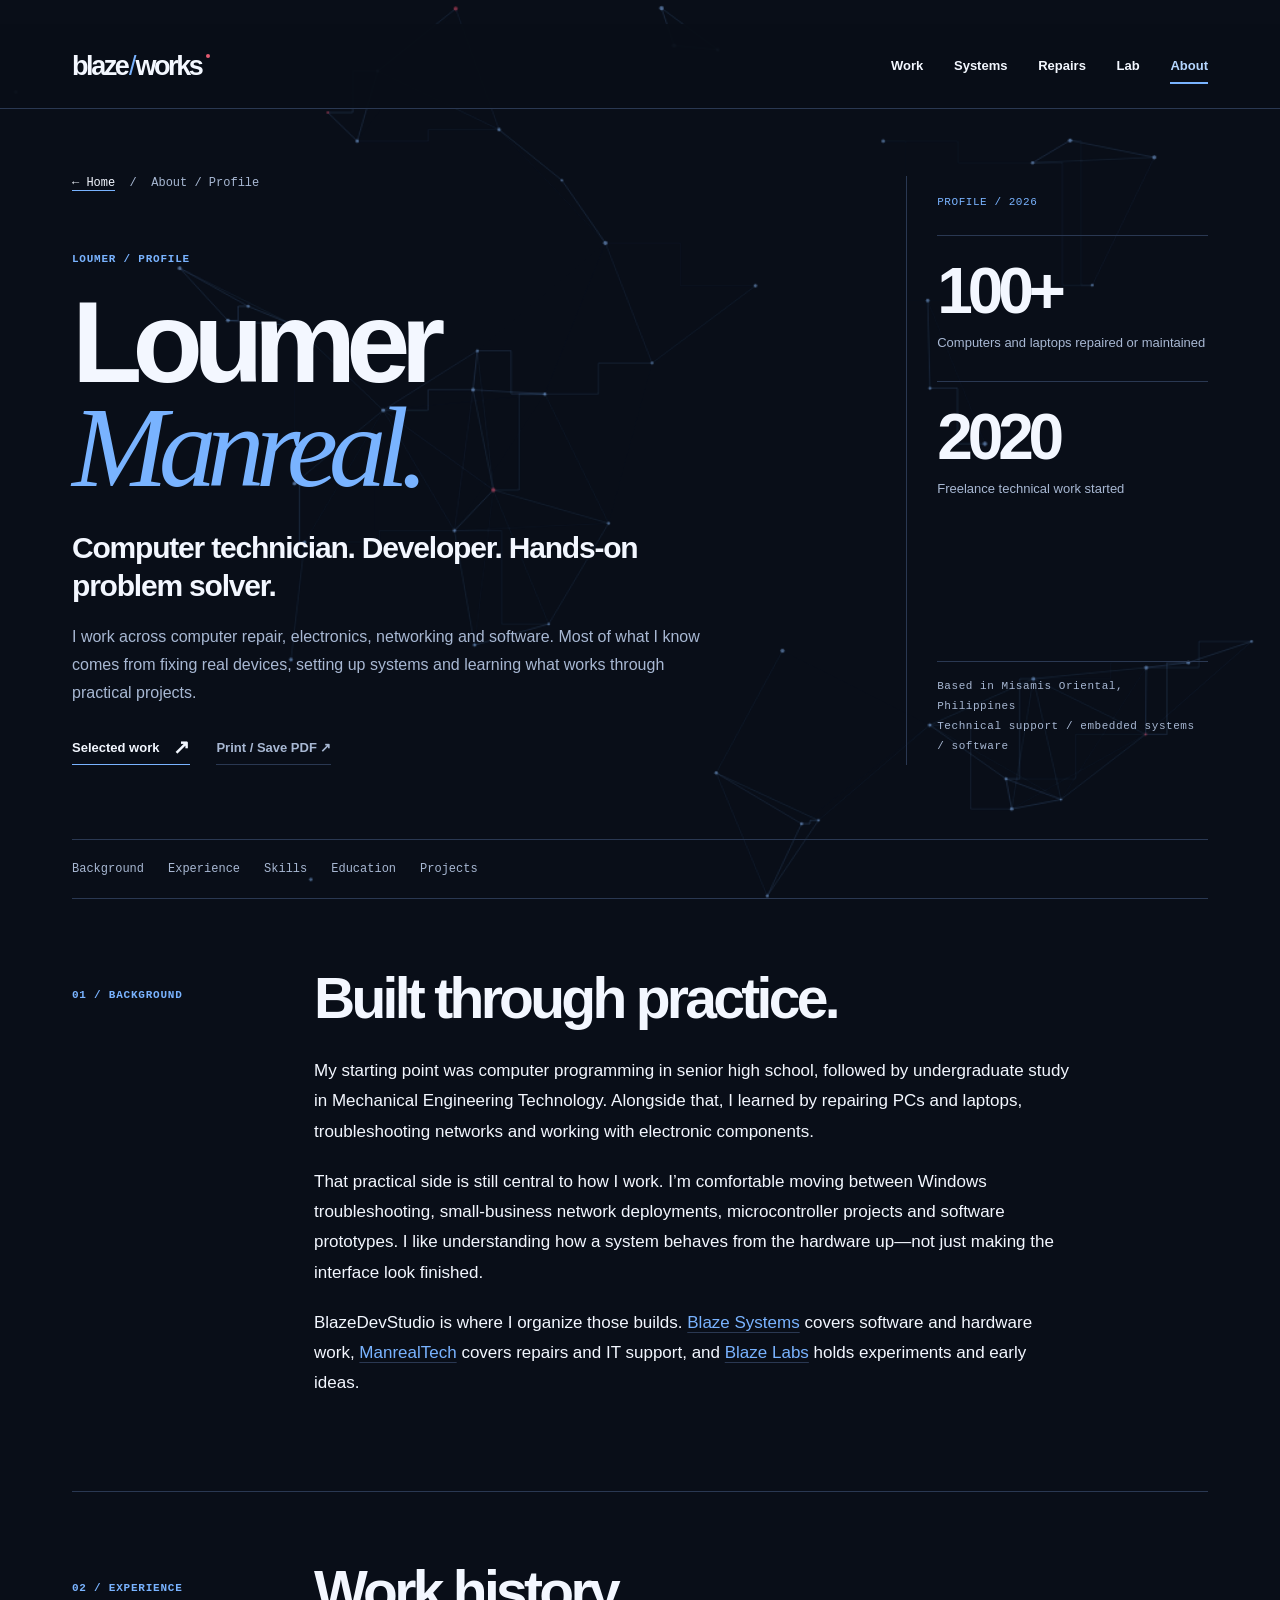
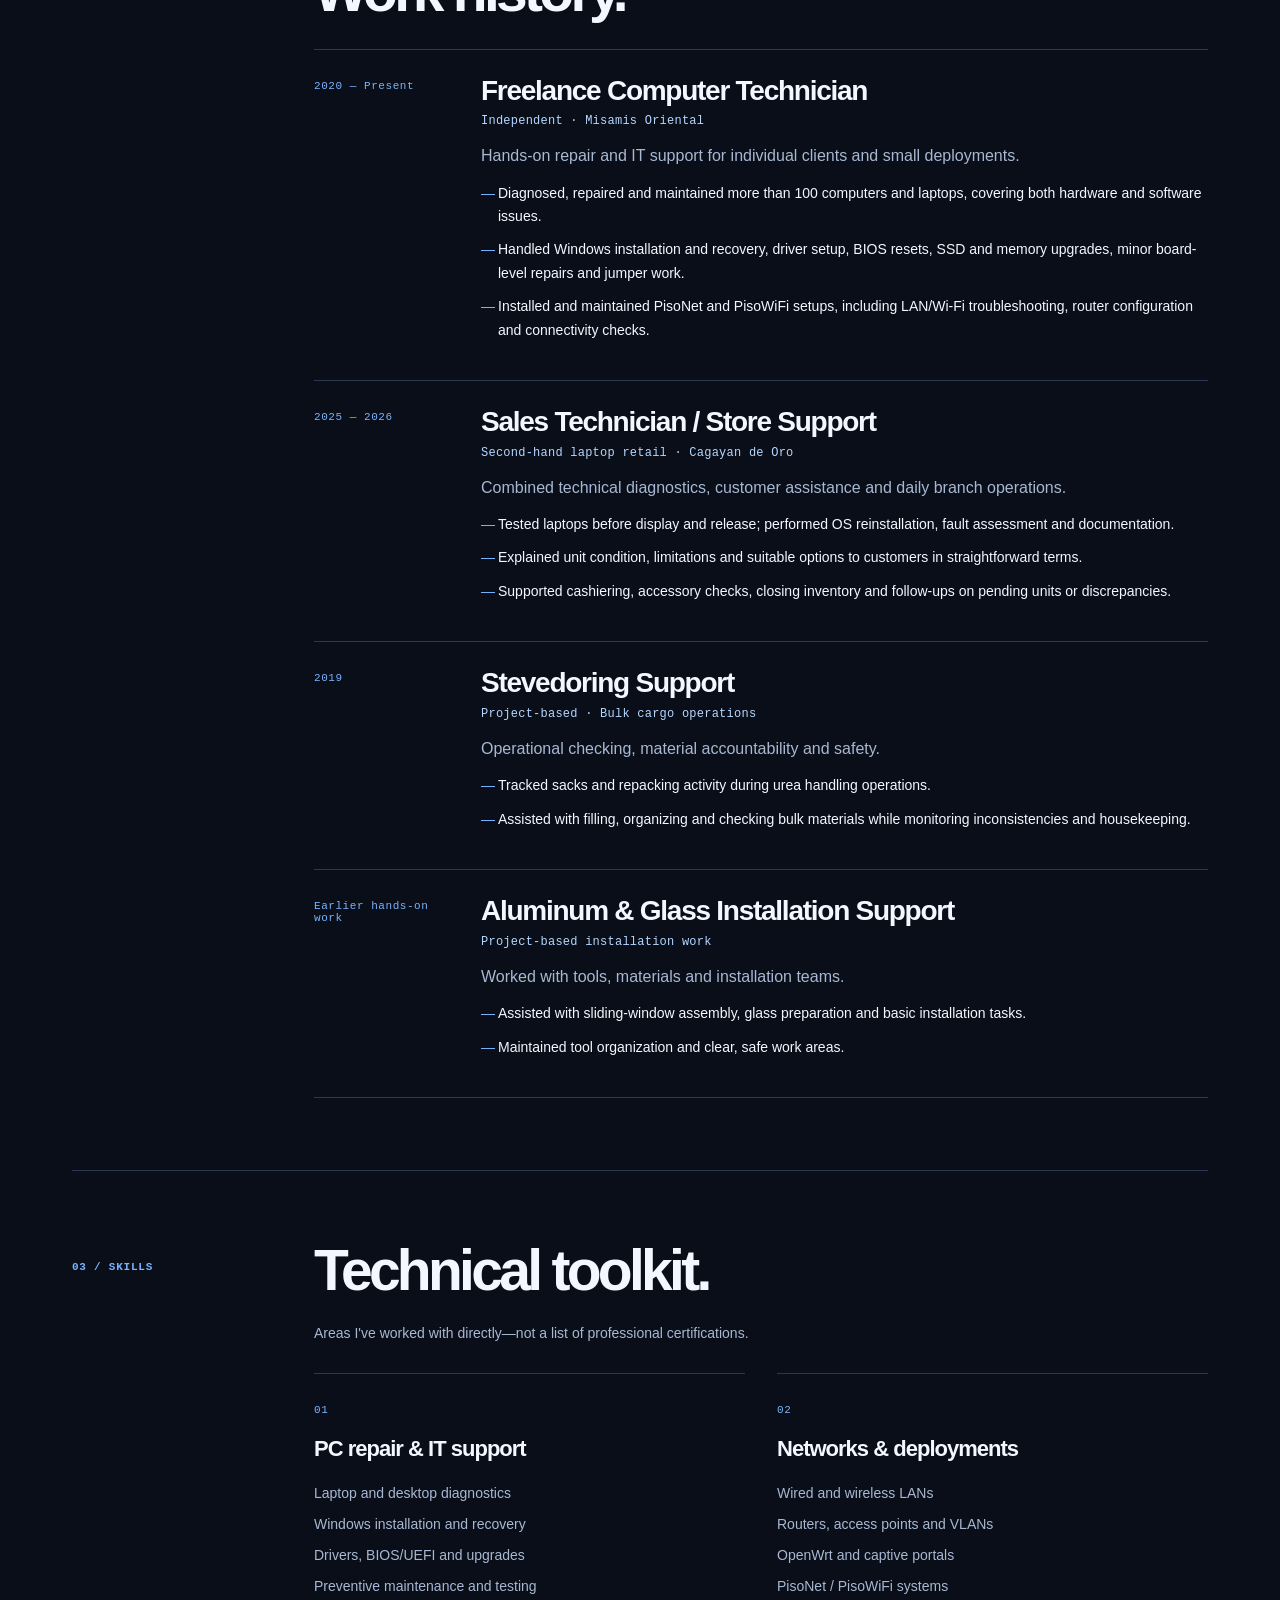
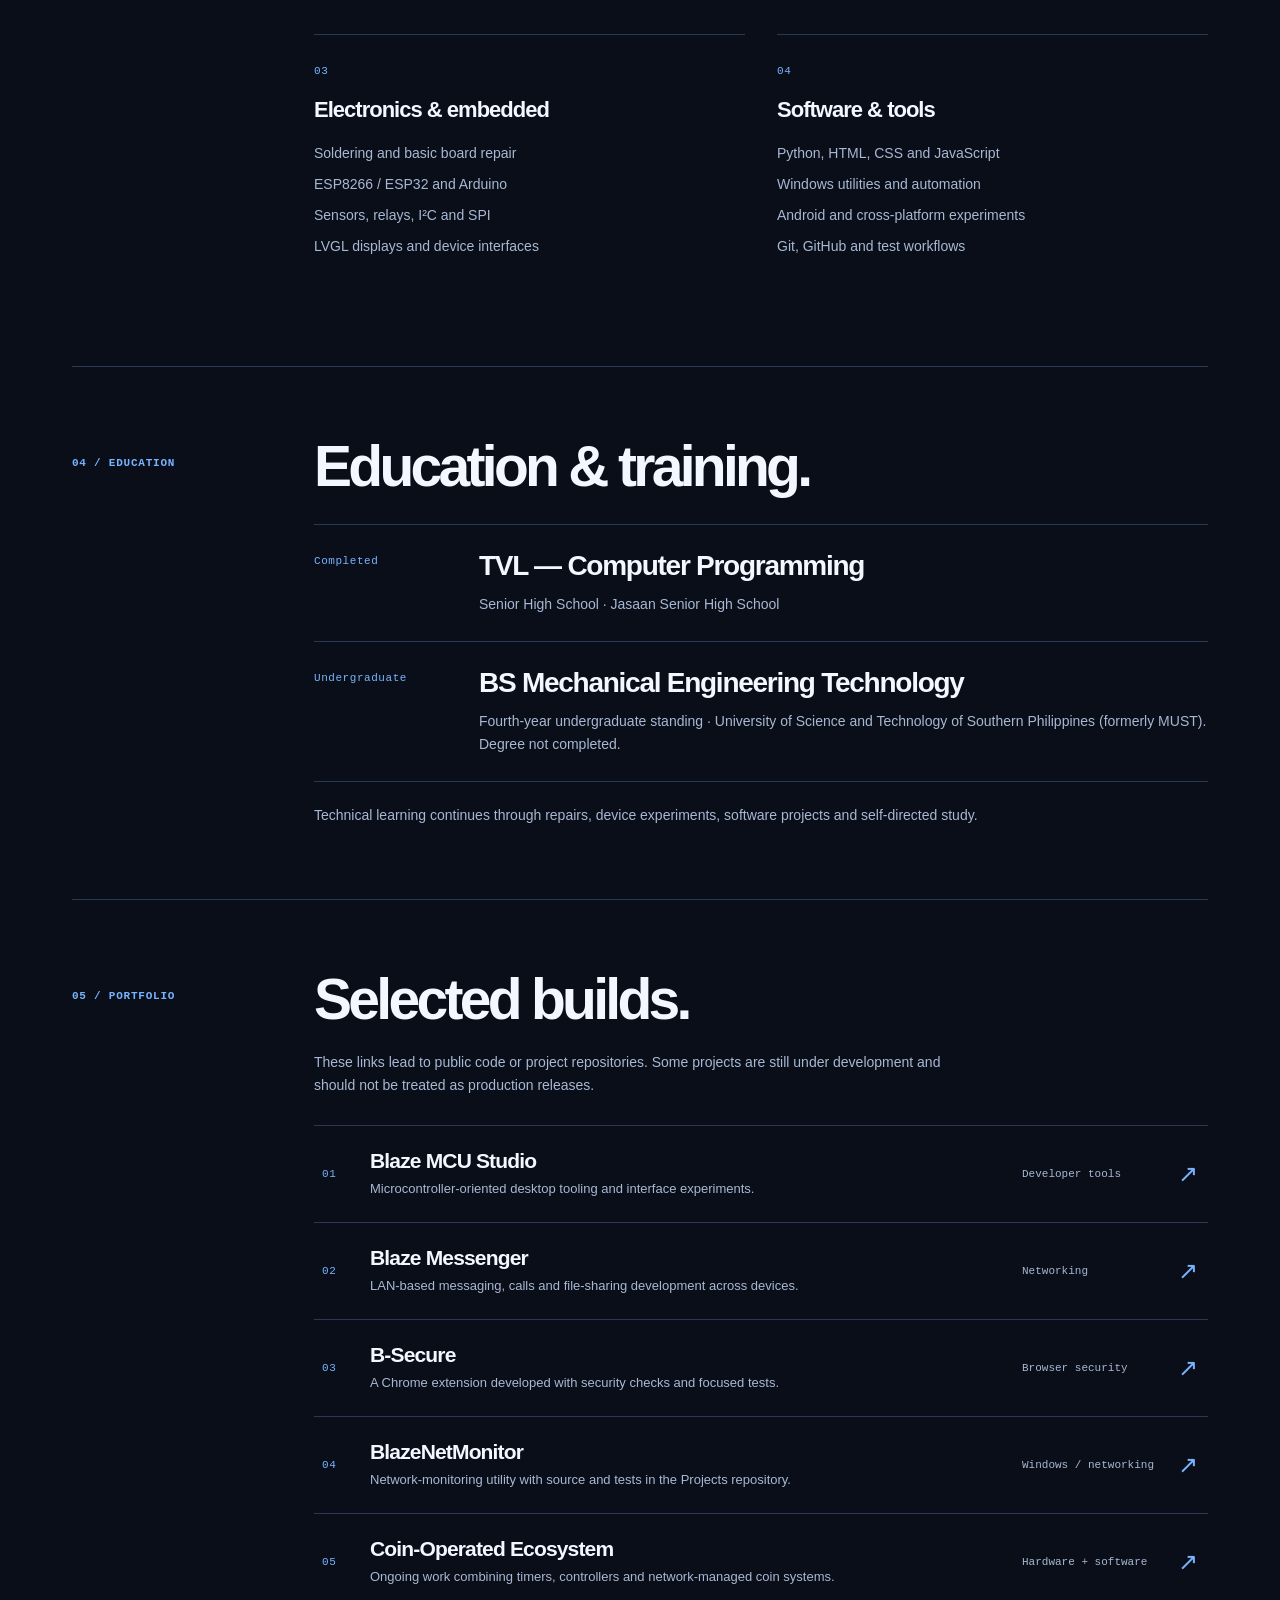
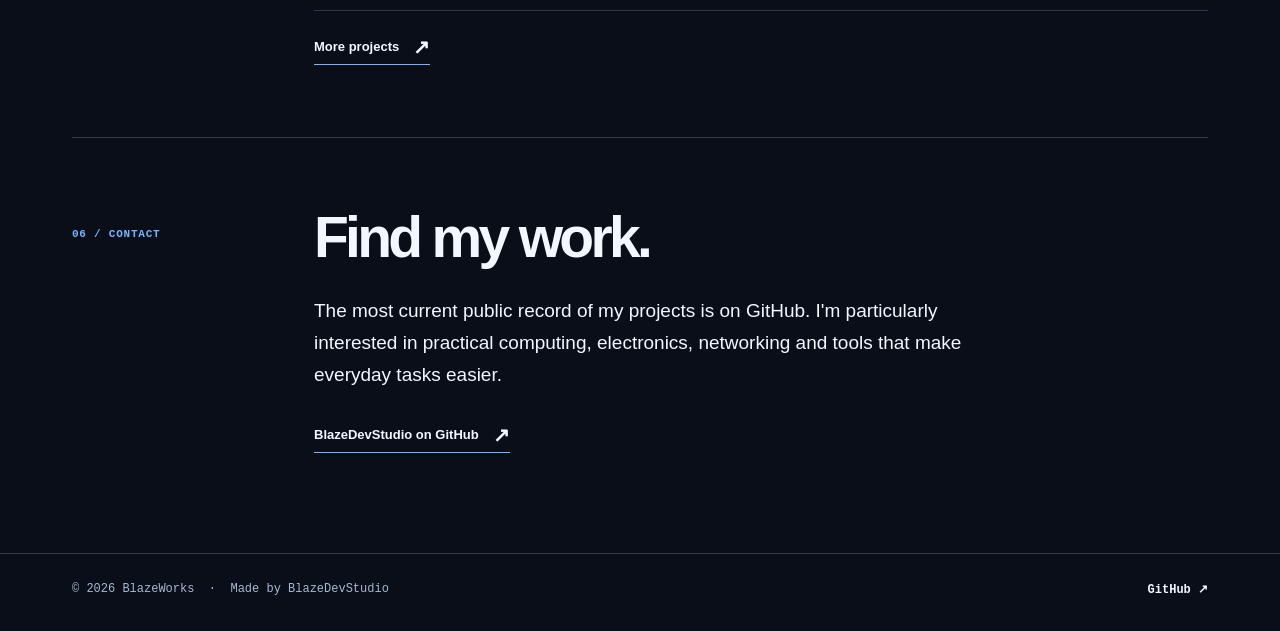
==== commit 9677ce72: "perf(site): serve single compact CSS bundle while preserving editable source layers" ====
--- a/about/index.html
+++ b/about/index.html
@@ -9,7 +9,7 @@
       About Loumer Manreal — BlazeWorks
     </title>
     <link rel="icon" href="../favicon.svg" type="image/svg+xml">
-    <link rel="stylesheet" href="../assets/style.css">
+    <link rel="stylesheet" href="../assets/site.min.css">
     <script src="../assets/circuit.js" defer>
     </script>
   </head>
--- a/assets/site.min.css
+++ b/assets/site.min.css
@@ -0,0 +1,2 @@
+/* Generated from assets/css/* by python scripts/build_assets.py; edit sources, not this file. */
+:root{color-scheme:dark;--paper:#090E18;--ink:#F3F7FF;--soft:#A8B8D3;--rule:#2A3852;--accent:#79B3FF;--accent-hover:#B5D6FF;--signal:#E45B72;--panel:#111D30;--panel-hover:#16233A;--frame:1136px}*{box-sizing:border-box}html{scroll-behavior:smooth}body{margin:0;background:var(--paper);color:var(--ink);font:16px/1.5 Arial,Helvetica,sans-serif;-webkit-font-smoothing:antialiased}a{color:inherit;text-decoration:none}a:focus-visible{outline:2px solid var(--accent);outline-offset:5px}button{font:inherit}.skip{position:absolute;left:-9999px;top:0;background:var(--accent);color:#090E18;z-index:10;padding:12px}.skip:focus{left:0}.container{width:min(var(--frame),calc(100% - 56px));margin:auto}.site-header{border-bottom:1px solid var(--rule);background:var(--paper)}.header-inner{display:flex;align-items:center;justify-content:space-between;min-height:84px;gap:24px}.wordmark{font-size:27px;font-weight:850;letter-spacing:-.09em;white-space:nowrap;line-height:1}.wordmark .mark{font-weight:400;color:var(--accent);margin:0 .055em}.wordmark::after{content:"";display:inline-block;width:4px;height:4px;background:var(--signal);border-radius:50%;margin:1px 0 0 5px;vertical-align:top}.nav{display:flex;gap:clamp(14px,2.4vw,35px);align-items:center;flex-wrap:wrap}.nav a{font-size:13px;font-weight:700;position:relative}.nav a[aria-current=page]:after,.nav a:hover:after{content:"";height:2px;background:var(--accent);position:absolute;left:0;right:0;bottom:-8px}.nav a.external:after{display:none}.nav a.external{border-bottom:1px solid currentColor;padding-bottom:3px}.kicker,.overline,.meta,.eyebrow,.folio,.footlabel{font-family:ui-monospace,SFMono-Regular,Consolas,"Liberation Mono",monospace;font-size:11px;font-weight:600;letter-spacing:.07em;text-transform:uppercase}.kicker{color:var(--soft)}.hero{min-height:620px;display:grid;grid-template-columns:1.42fr .58fr;border-bottom:1px solid var(--rule)}.hero-copy{padding:88px 25px 82px 0;display:flex;flex-direction:column;justify-content:space-between;align-items:start}.hero h1{margin:42px 0 40px;font-size:clamp(68px,8.2vw,134px);line-height:.86;letter-spacing:-.095em;font-weight:800}.hero h1 em{font-family:Georgia,"Times New Roman",serif;font-weight:400;letter-spacing:-.09em;color:var(--accent)}.hero-sub{font-size:19px;max-width:395px;line-height:1.4;margin:0}.underlined{border-bottom:2px solid var(--accent);padding-bottom:2px}.hero-meta{display:flex;gap:16px;align-items:center;margin-top:40px}.text-link{display:inline-flex;gap:14px;align-items:center;font-size:13px;font-weight:750;border-bottom:1px solid var(--accent);padding-bottom:7px}.text-link:hover{border-color:var(--accent-hover);color:var(--accent-hover)}.arrow{font-size:20px;line-height:1}.hero-aside{position:relative;border-left:1px solid var(--rule);background:var(--panel);padding:22px 22px 20px;display:flex;flex-direction:column;justify-content:space-between;overflow:hidden;min-width:0}.hero-aside .folio{display:flex;justify-content:space-between}.artwork{width:100%;max-width:335px;align-self:center;display:block;color:#9FC4FF}.aside-caption{display:flex;justify-content:space-between;align-items:end;gap:8px;font-size:12px;font-weight:700;border-top:1px solid var(--rule);padding-top:13px}.aside-caption span:last-child{color:var(--soft);font-weight:400}.section{padding:85px 0 100px}.section-header{display:flex;align-items:end;justify-content:space-between;gap:24px;margin-bottom:34px}.section-heading{margin:0;font-size:clamp(38px,5.5vw,64px);line-height:1;letter-spacing:-.073em}.section-note{font-size:13px;color:var(--soft);max-width:280px;margin:0}.work-list{border-top:1px solid var(--rule)}.work-row{display:grid;grid-template-columns:80px minmax(0,1.1fr) minmax(0,.8fr) 30px;align-items:center;gap:14px;border-bottom:1px solid var(--rule);padding:30px 6px;transition:background .15s ease}.work-row:hover{background:var(--panel-hover)}.work-row:hover h3{color:var(--accent-hover)}.work-row .number{font:12px ui-monospace,SFMono-Regular,Consolas,monospace;color:var(--soft)}.work-row h3{margin:0;font-size:clamp(22px,2.5vw,31px);letter-spacing:-.06em;line-height:1.1}.work-row p{font-size:14px;color:var(--soft);margin:0}.work-row .go{font-size:28px;line-height:1;text-align:right}.work-row:hover .go{color:var(--accent)}.work-footer{margin-top:21px;display:flex;justify-content:space-between;align-items:center;gap:15px}.work-footer span{font:11px ui-monospace,SFMono-Regular,Consolas,monospace;color:var(--soft)}.studios{background:var(--panel);color:var(--ink);padding:80px 0 94px;border-top:1px solid var(--rule);border-bottom:1px solid var(--rule)}.studios-heading{font-size:clamp(38px,5vw,64px);letter-spacing:-.075em;line-height:1;margin:12px 0 36px}.studio-grid{display:grid;grid-template-columns:repeat(3,1fr);border-top:1px solid #364866}.studio{min-height:235px;display:flex;flex-direction:column;border-right:1px solid #364866;padding:23px 32px 15px 0;margin-right:28px}.studio:last-child{border:0;margin-right:0}.studio-num{font:11px ui-monospace,SFMono-Regular,Consolas,monospace;color:#A6B9DC}.studio h3{margin:36px 0 6px;font-size:clamp(25px,3vw,35px);letter-spacing:-.06em}.studio p{margin:0 0 20px;color:#B8C8E4;font-size:14px}.studio a{margin-top:auto;font-size:13px;border-bottom:1px solid #87ADE7;width:fit-content;padding-bottom:3px}.studio a:hover{color:var(--accent-hover);border-color:var(--accent-hover)}.note-strip{padding:42px 0 50px;border-bottom:1px solid var(--rule)}.note-strip .container{display:flex;align-items:start;gap:36px;justify-content:space-between}.note-strip p{font-family:Georgia,serif;font-size:clamp(23px,3vw,35px);line-height:1.24;letter-spacing:-.035em;margin:0;max-width:700px}.site-footer{padding:28px 0 35px}.footer-inner{display:flex;justify-content:space-between;align-items:center;gap:24px}.footer-inner small,.footer-inner a{font:12px ui-monospace,SFMono-Regular,Consolas,monospace;color:var(--soft)}.footer-inner a{color:var(--ink);font-weight:bold}.inner-hero{padding:76px 0 65px;min-height:355px;display:flex;flex-direction:column;justify-content:space-between;border-bottom:1px solid var(--rule)}.inner-hero h1{font-size:clamp(60px,10vw,132px);line-height:.9;letter-spacing:-.09em;margin:24px 0 25px}.inner-hero .intro{font-size:18px;max-width:520px;margin:0}.inner-hero .back{font:12px ui-monospace,SFMono-Regular,Consolas,monospace;color:var(--soft)}.inner-hero .back a{border-bottom:1px solid var(--accent);color:var(--ink)}.inner-section{padding:62px 0 105px}.two-col{display:grid;grid-template-columns:200px 1fr;gap:40px}.inner-section .section-heading{font-size:clamp(32px,4vw,49px);margin:0 0 30px}.fact-row{display:grid;grid-template-columns:minmax(150px,.6fr) minmax(0,1fr);gap:25px;padding:22px 0;border-top:1px solid var(--rule);font-size:14px}.fact-row strong{font-size:19px;letter-spacing:-.04em}.fact-row span{color:var(--soft)}.fact-row:last-child{border-bottom:1px solid var(--rule)}.small-note{margin:22px 0 0;font-size:12px;color:var(--soft)}.editorial{font:clamp(22px,3vw,33px)/1.35 Georgia,"Times New Roman",serif;max-width:700px;margin:0}.editorial strong{font-family:Arial,Helvetica,sans-serif;font-weight:800}.about-stack{max-width:850px}.about-stack p{font-size:clamp(21px,3vw,30px);line-height:1.33;letter-spacing:-.045em;margin:0 0 24px}.about-stack p.small{font-size:15px;letter-spacing:0;color:var(--soft);max-width:560px}@media(max-width:850px){.hero{min-height:540px;grid-template-columns:1.1fr .9fr}.hero h1{font-size:clamp(56px,9.3vw,90px)}.hero-copy{padding-top:58px}.work-row{grid-template-columns:47px minmax(0,1fr) minmax(0,.8fr) 22px}}@media(max-width:680px){.container{width:min(var(--frame),calc(100% - 36px))}.header-inner{min-height:88px;flex-direction:column;align-items:flex-start;justify-content:center;gap:14px;padding:16px 0}.wordmark{font-size:25px}.nav{gap:18px}.nav a{font-size:12px}.hero{display:block;min-height:0}.hero-copy{padding:64px 0 56px}.hero h1{font-size:clamp(66px,15vw,106px);margin:35px 0}.hero-sub{font-size:17px}.hero-aside{min-height:215px;border-left:0;border-top:1px solid var(--rule);padding:14px;display:grid;grid-template-columns:1fr 1fr;gap:8px;align-items:center}.artwork{max-width:150px;max-height:180px;margin:auto}.hero-aside .folio{flex-direction:column;gap:5px}.aside-caption{flex-direction:column;align-items:flex-start;border-top:0;padding:0}.section{padding:56px 0 70px}.section-header{align-items:start;flex-direction:column;gap:10px}.work-row{grid-template-columns:28px 1fr 24px;gap:10px;padding:22px 4px}.work-row p{grid-column:2;font-size:13px;grid-row:2}.work-row .go{grid-column:3;grid-row:1}.work-row h3{font-size:25px}.work-footer{align-items:start;flex-direction:column}.studios{padding:57px 0 70px}.studio-grid{display:block}.studio{border:0;border-bottom:1px solid #364866;margin:0;min-height:0;padding:17px 0 24px}.studio h3{margin:12px 0 5px}.studio p{margin-bottom:12px}.note-strip{padding:32px 0}.note-strip .container{flex-direction:column;gap:14px}.footer-inner{align-items:start;flex-direction:column;gap:9px}.inner-hero{min-height:330px;padding:55px 0 42px}.inner-hero h1{font-size:clamp(57px,12vw,90px)}.inner-hero .intro{font-size:17px}.inner-section{padding:45px 0 75px}.two-col{display:block}.two-col>.overline{display:block;margin-bottom:26px}.fact-row{grid-template-columns:1fr;gap:6px;padding:18px 0}}@media(prefers-reduced-motion:reduce){html{scroll-behavior:auto}.work-row{transition:none}}.kicker,.folio,.studio-num,.overline{color:var(--accent)}.nav a:hover,.nav a[aria-current=page]{color:var(--accent-hover)}.work-row .go{color:var(--accent)}.site-footer{border-top:1px solid var(--rule)}::selection{background:#2C60AA;color:#FFFFFF}.circuit-field{position:fixed;inset:0;width:100%;height:100%;z-index:0;pointer-events:none;opacity:.94}body>:not(.circuit-field){position:relative;z-index:1}.site-header{background:rgba(9,14,24,.95)}.hero-aside,.studios{background:rgba(17,29,48,.95)}@media(max-width:680px){.circuit-field{opacity:.79}}@media print{.circuit-field{display:none}}.brand-emblem{display:block;align-self:center;width:min(100%,320px);max-height:350px;height:auto;object-fit:contain}@media(max-width:680px){.brand-emblem{max-width:175px;max-height:185px}}.chip-diagram-link{display:block;align-self:center;width:100%;max-width:335px;outline-offset:5px}.chip-diagram{display:block;width:100%;height:auto;max-height:380px;object-fit:contain}.chip-diagram-link:hover .chip-diagram{filter:brightness(1.09)}.aside-caption a:hover{color:var(--accent-hover)}@media(max-width:680px){.chip-diagram-link{max-width:175px}.chip-diagram{max-height:196px}}.resume-hero{display:grid;grid-template-columns:minmax(0,1.65fr) minmax(260px,.65fr);gap:6%;min-height:610px;border-bottom:1px solid var(--rule);padding-top:67px;padding-bottom:74px}.resume-hero .back{font:12px ui-monospace,SFMono-Regular,Consolas,monospace;color:var(--soft);margin-bottom:55px}.resume-hero .back a{color:var(--ink);border-bottom:1px solid var(--accent)}.resume-hero h1{font-size:clamp(70px,9vw,126px);line-height:.9;letter-spacing:-.085em;margin:22px 0 30px}.resume-hero h1 em{font-family:Georgia,"Times New Roman",serif;color:var(--accent);font-weight:400;letter-spacing:-.08em}.resume-lead{font-size:clamp(21px,2.5vw,30px);line-height:1.25;letter-spacing:-.04em;margin:0 0 19px;font-weight:700;max-width:630px}.resume-intro{font-size:16px;color:var(--soft);line-height:1.75;max-width:640px;margin:0 0 30px}.resume-actions{display:flex;flex-wrap:wrap;gap:26px;align-items:center}.resume-print{background:transparent;border:0;border-bottom:1px solid var(--rule);color:var(--soft);cursor:pointer;font-size:13px;font-weight:650;padding:0 0 7px}.resume-print:hover{color:var(--accent-hover);border-color:var(--accent)}.resume-print:focus-visible{outline:2px solid var(--accent);outline-offset:4px}.resume-hero-side{align-self:stretch;border-left:1px solid var(--rule);padding:20px 0 9px 30px;display:flex;flex-direction:column;gap:27px}.resume-side-heading,.resume-side-footer,.resume-period,.resume-index,.resume-education-stage{font:11px ui-monospace,SFMono-Regular,Consolas,monospace;letter-spacing:.05em}.resume-side-heading{color:var(--accent)}.resume-stat{border-top:1px solid var(--rule);padding-top:23px}.resume-stat strong{font-size:clamp(43px,5vw,74px);letter-spacing:-.08em;line-height:1;display:block}.resume-stat span{display:block;font-size:13px;line-height:1.6;color:var(--soft);margin-top:10px}.resume-side-footer{margin-top:auto;line-height:1.8;color:var(--soft);border-top:1px solid var(--rule);padding-top:15px}.resume-jump{display:flex;gap:24px;flex-wrap:wrap;border-bottom:1px solid var(--rule);padding:22px 0}.resume-jump a{font:12px ui-monospace,SFMono-Regular,Consolas,monospace;color:var(--soft)}.resume-jump a:hover,.resume-jump a:focus-visible{color:var(--accent-hover)}.resume-section{display:grid;grid-template-columns:190px minmax(0,1fr);gap:52px;padding-top:70px;padding-bottom:72px;border-bottom:1px solid var(--rule);scroll-margin-top:24px}.resume-section-label{padding-top:12px}.resume-section-content h2{font-size:clamp(34px,4.7vw,57px);letter-spacing:-.065em;line-height:1.05;margin:0 0 27px}.resume-prose{max-width:760px}.resume-prose p{font-size:17px;line-height:1.78;margin:0 0 20px}.resume-prose a{color:var(--accent);text-decoration:underline;text-underline-offset:4px;text-decoration-color:var(--rule)}.resume-prose a:hover{color:var(--accent-hover)}.resume-entry{display:grid;grid-template-columns:147px minmax(0,1fr);gap:20px;border-top:1px solid var(--rule);padding:25px 0 28px}.resume-entry:last-child{border-bottom:1px solid var(--rule)}.resume-period{color:var(--accent);padding-top:5px;white-space:normal}.resume-entry h3,.resume-skill-group h3,.resume-education-item h3{font-size:clamp(21px,2.4vw,28px);line-height:1.17;letter-spacing:-.045em;margin:0 0 7px}.resume-entry p{margin:0 0 12px;color:var(--soft);line-height:1.65}.resume-entry .resume-place{font:12px ui-monospace,SFMono-Regular,Consolas,monospace;letter-spacing:.02em;color:var(--accent-hover);margin-bottom:15px}.resume-entry ul,.resume-skill-group ul{padding:0;margin:12px 0 0;list-style:none}.resume-entry li{margin:10px 0;padding-left:17px;position:relative;font-size:14px;line-height:1.67}.resume-entry li:before{content:"—";position:absolute;left:0;color:var(--accent)}.resume-section-note{color:var(--soft);font-size:14px;line-height:1.65;margin:-6px 0 28px;max-width:630px}.resume-skills{display:grid;grid-template-columns:1fr 1fr;gap:0 32px}.resume-skill-group{border-top:1px solid var(--rule);padding:22px 0 32px}.resume-index{color:var(--accent)}.resume-skill-group h3{font-size:22px;margin:16px 0}.resume-skill-group li{font-size:14px;color:var(--soft);padding:5px 0;line-height:1.5}.resume-education-item{display:grid;grid-template-columns:140px 1fr;gap:25px;padding:25px 0;border-top:1px solid var(--rule)}.resume-education-item:last-child{border-bottom:1px solid var(--rule)}.resume-education-stage{color:var(--accent);padding-top:5px}.resume-education-item p{color:var(--soft);margin:10px 0 0;font-size:14px;line-height:1.65}.resume-education-note{font-size:14px;color:var(--soft);line-height:1.65;margin:22px 0 0}.resume-project-list{border-top:1px solid var(--rule)}.resume-project{display:grid;grid-template-columns:32px minmax(0,1fr) 140px 22px;gap:16px;align-items:center;padding:22px 8px;border-bottom:1px solid var(--rule)}.resume-project:hover{background:var(--panel-hover)}.resume-project-main strong{display:block;font-size:21px;letter-spacing:-.04em;line-height:1.2}.resume-project-main small{display:block;font-size:13px;color:var(--soft);line-height:1.6;margin-top:6px}.resume-project-kind{font:11px ui-monospace,SFMono-Regular,Consolas,monospace;color:var(--soft)}.resume-project-arrow{font-size:24px;color:var(--accent)}.resume-more{margin-top:26px}.resume-closer{font-size:19px;line-height:1.7;max-width:690px;margin:0 0 30px}.resume-last{border-bottom:0;padding-bottom:100px}@media(max-width:850px){.resume-hero{grid-template-columns:minmax(0,1.4fr) minmax(205px,.6fr);gap:4%}.resume-hero-side{padding-left:20px}.resume-section{grid-template-columns:140px 1fr;gap:28px}}@media(max-width:680px){.resume-hero{display:block;padding:45px 0 42px;min-height:0}.resume-hero .back{margin-bottom:37px}.resume-hero h1{font-size:clamp(63px,14vw,93px);margin:21px 0}.resume-intro{font-size:15px}.resume-hero-side{margin-top:48px;display:grid;grid-template-columns:1fr 1fr;gap:16px;border-left:0;border-top:1px solid var(--rule);padding:16px 0 0}.resume-side-heading,.resume-side-footer{grid-column:1/-1}.resume-stat{padding-top:16px}.resume-stat strong{font-size:50px}.resume-side-footer{margin-top:0}.resume-jump{gap:17px 20px;padding:18px 0}.resume-section{display:block;padding:48px 0 51px}.resume-section-label{margin-bottom:20px}.resume-section-content h2{font-size:clamp(33px,9vw,47px)}.resume-prose p{font-size:16px}.resume-entry,.resume-education-item{display:block;padding:23px 0}.resume-period,.resume-education-stage{display:block;margin-bottom:11px}.resume-skills{grid-template-columns:1fr;gap:0}.resume-skill-group{padding-bottom:22px}.resume-project{grid-template-columns:25px minmax(0,1fr) 22px;gap:10px}.resume-project-main strong{font-size:19px}.resume-project-kind{grid-column:2;grid-row:2}.resume-project-arrow{grid-column:3;grid-row:1}.resume-last{padding-bottom:70px}}@media print{:root{color-scheme:light;--paper:#fff;--ink:#111;--soft:#444;--rule:#bbb;--accent:#174e99;--accent-hover:#174e99}html,body{background:#fff!important;color:#111!important;font-size:11pt}.site-header,.site-footer,.circuit-field,.resume-print,.resume-jump,.resume-actions,.skip{display:none!important}body>:not(.circuit-field){z-index:auto}.resume-hero,.resume-section{break-inside:auto;padding:20px 0 15px}.resume-hero{min-height:0}.resume-hero h1{font-size:52pt}.resume-hero-side{display:none}.resume-section{grid-template-columns:100px 1fr;gap:20px}.resume-section-content h2{font-size:21pt}.resume-entry,.resume-skill-group,.resume-project,.resume-education-item{break-inside:avoid}.resume-prose p,.resume-entry li{font-size:10pt;line-height:1.45}.resume-project{padding:12px 0}.container{width:100%;max-width:none}@page{size:A4;margin:14mm}}
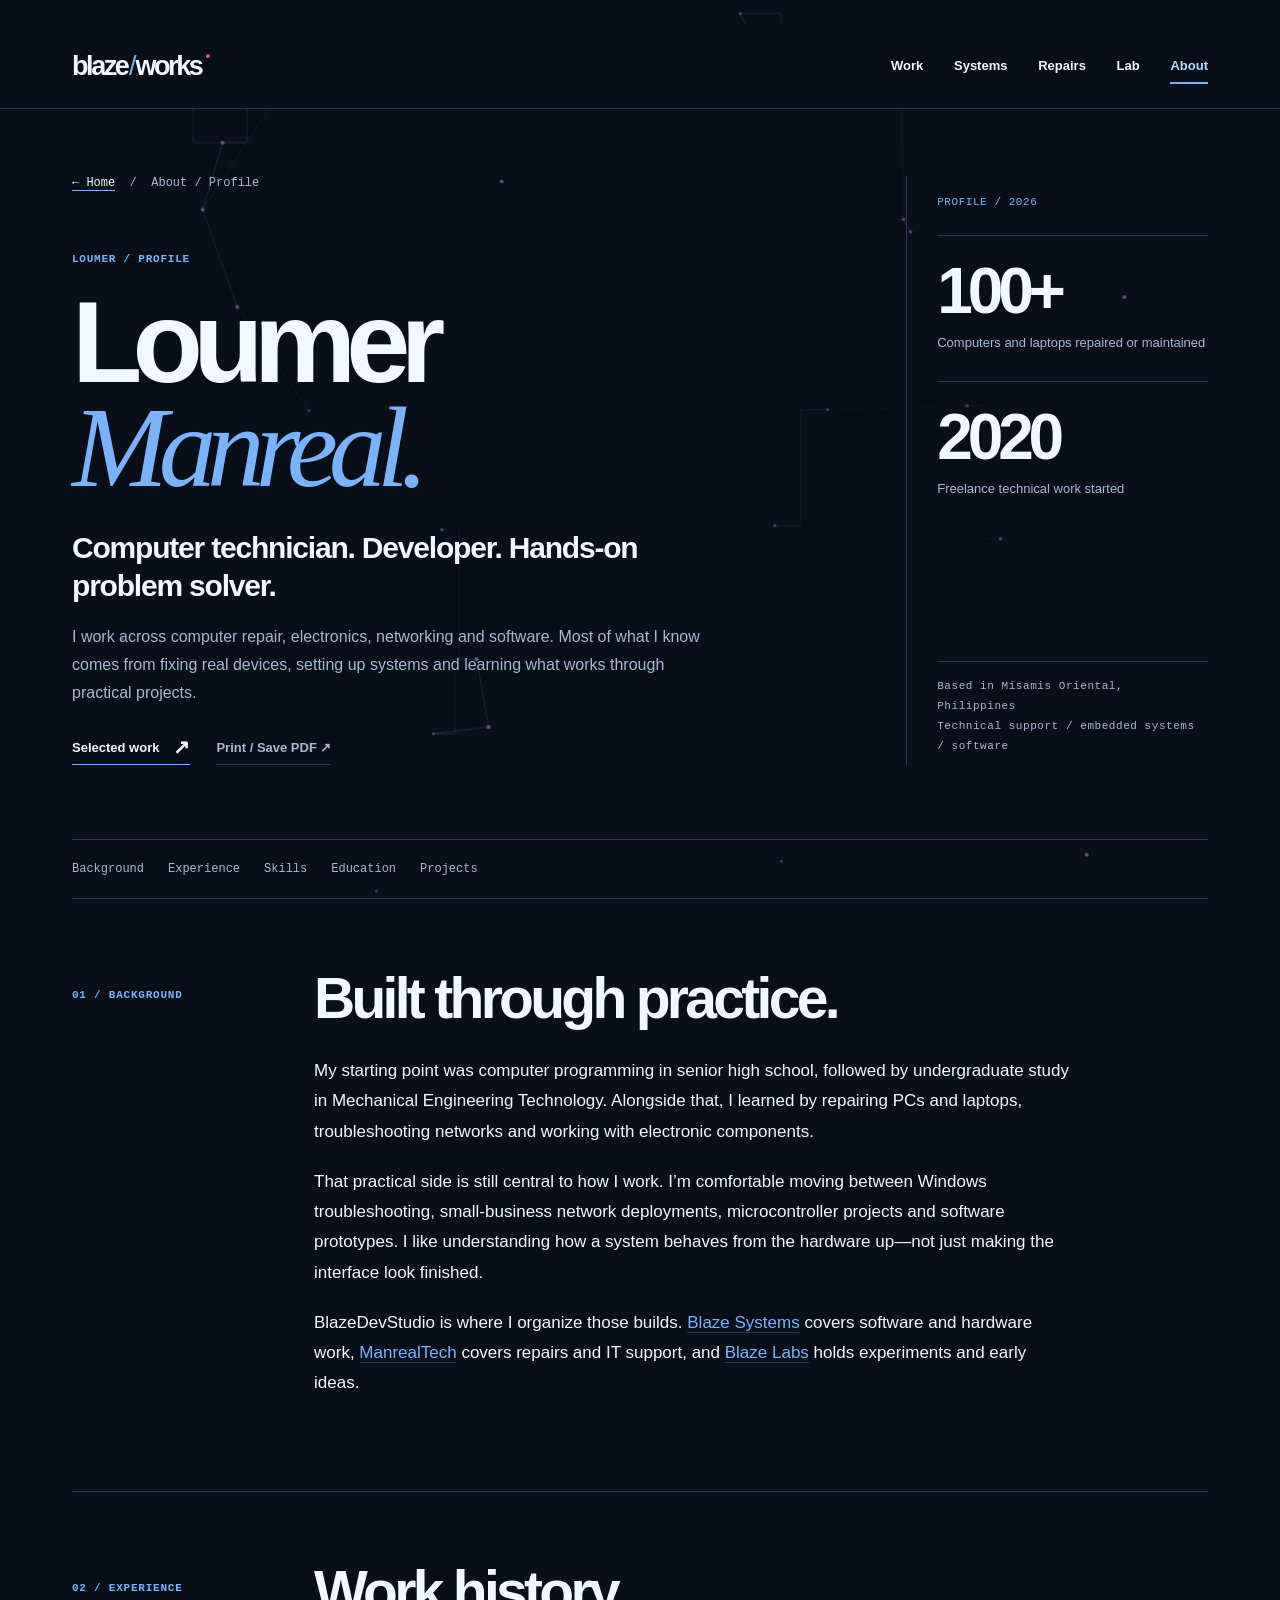
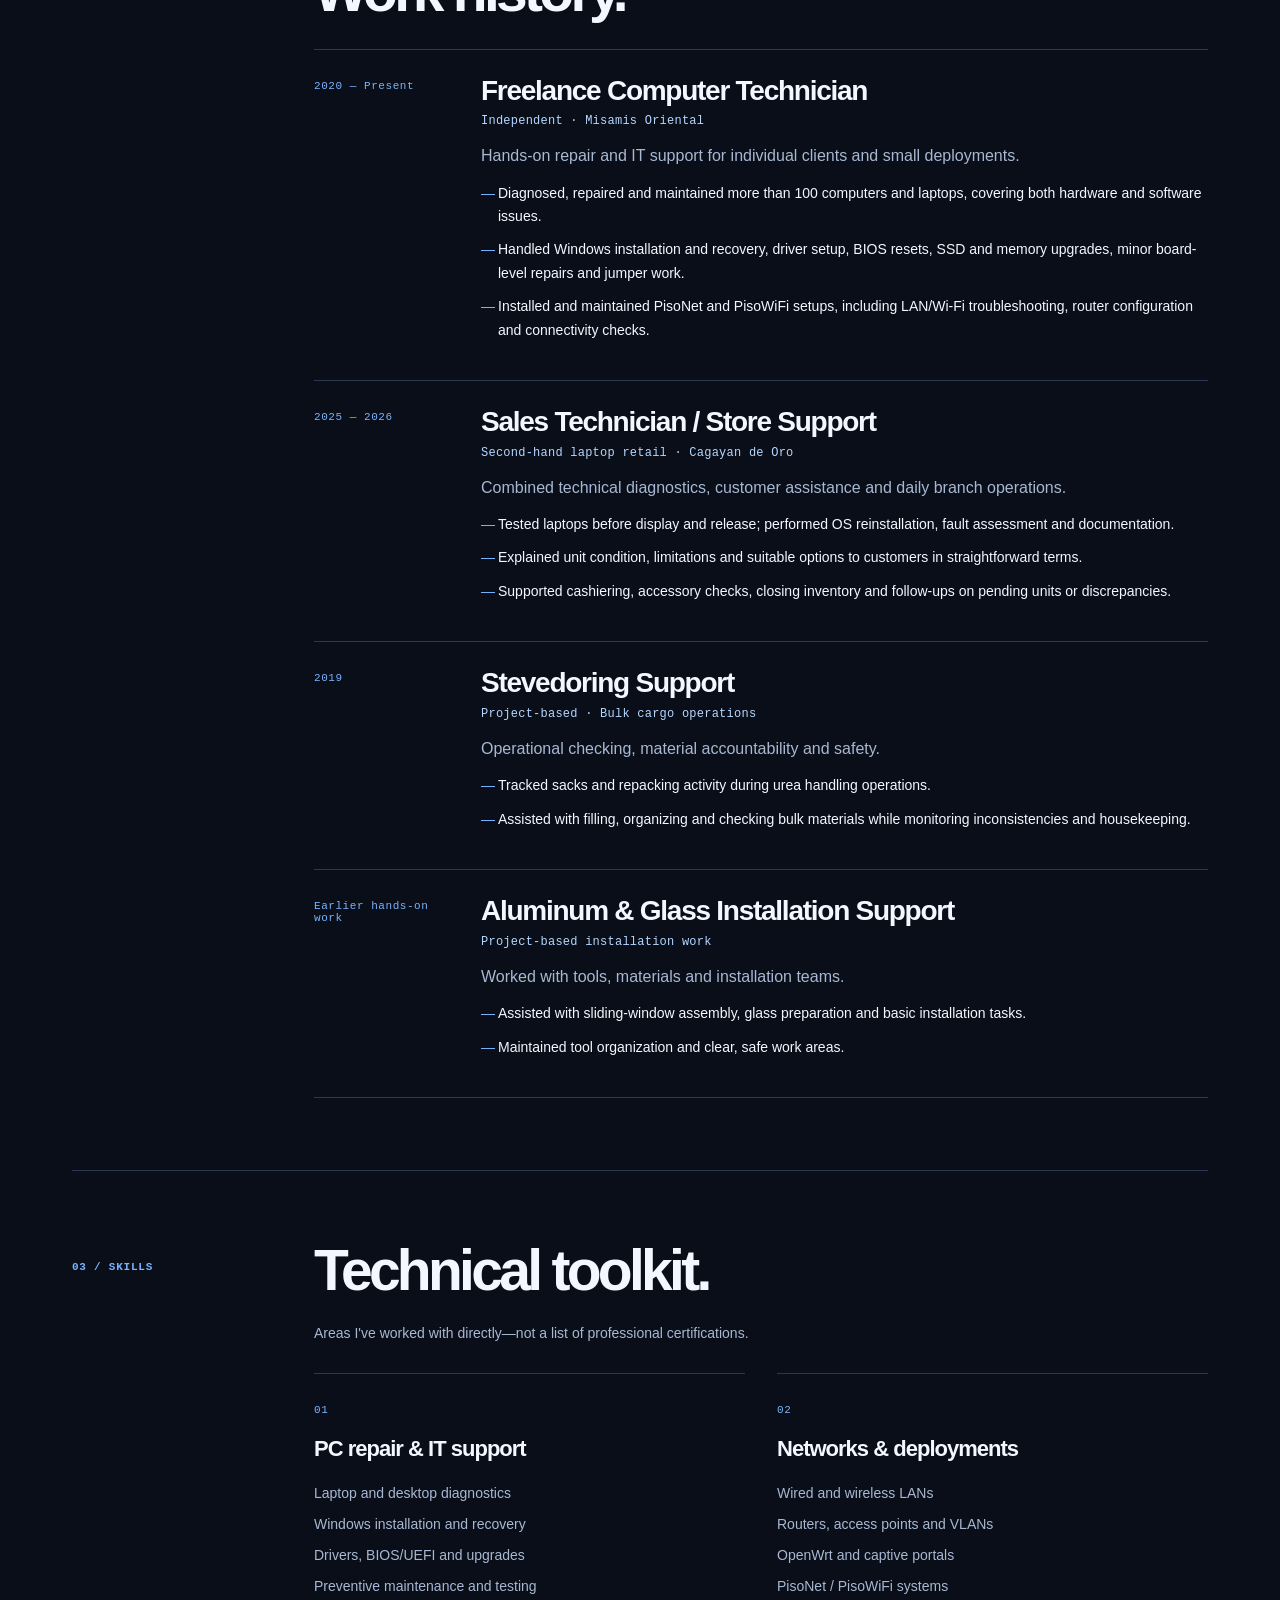
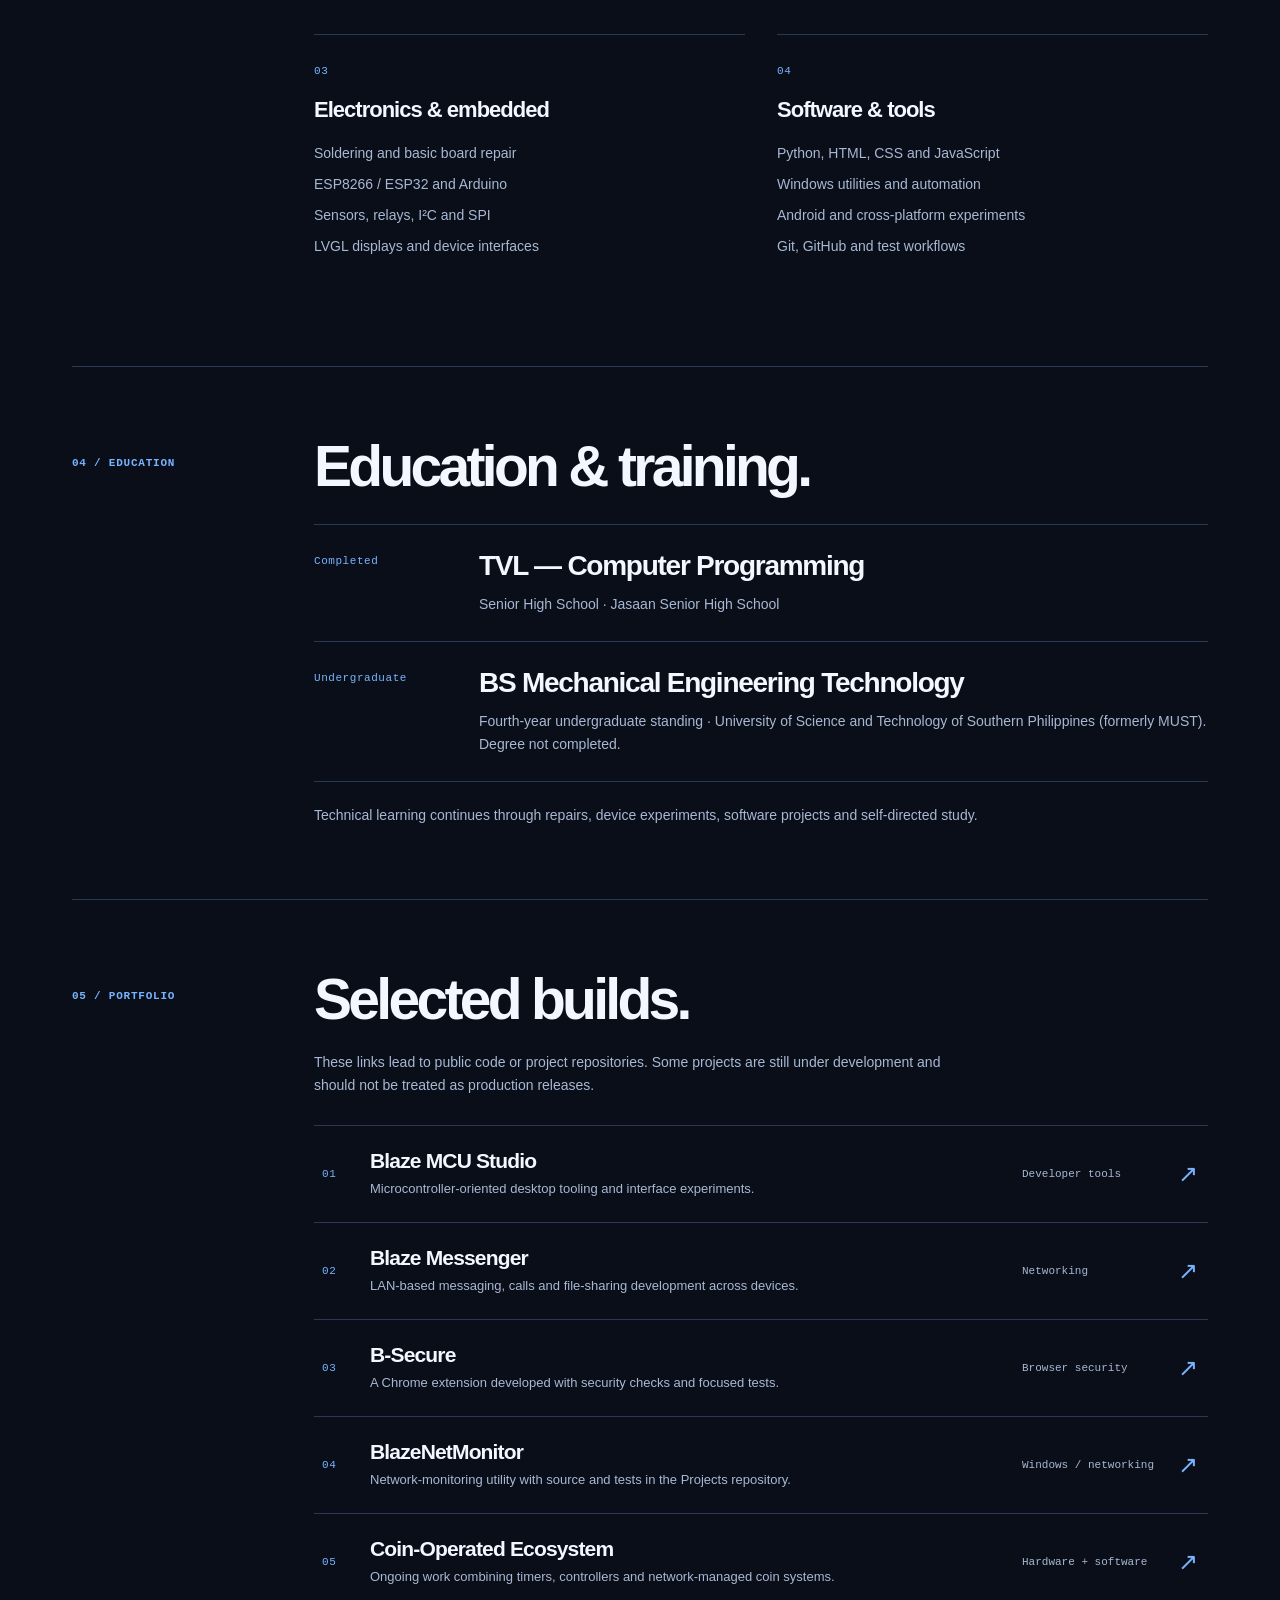
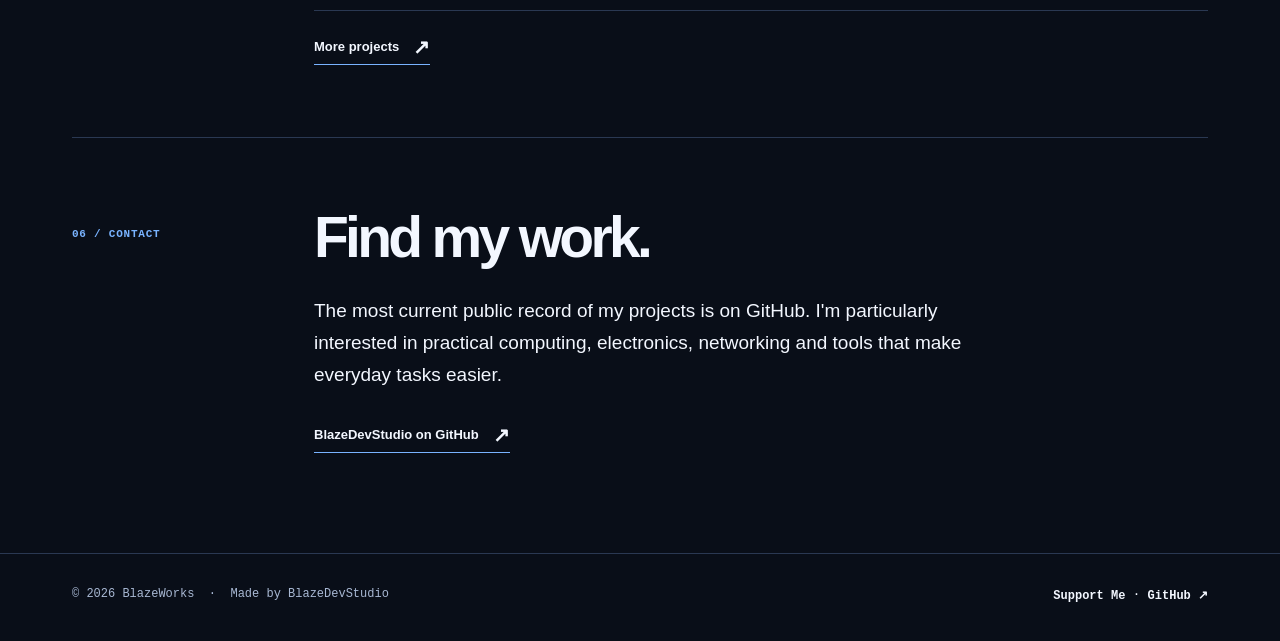
==== commit a54c1faa: "site: add footer-only Support Me page with PayPal QR and email" ====
--- a/about/index.html
+++ b/about/index.html
@@ -362,7 +362,7 @@
     </main>
     <footer class="site-footer">
       <div class="container footer-inner">
-        <small>© 2026 BlazeWorks &nbsp;·&nbsp; Made by BlazeDevStudio</small><a href="https://github.com/BlazeDevStudio">GitHub ↗</a>
+        <small>© 2026 BlazeWorks &nbsp;·&nbsp; Made by BlazeDevStudio</small><span><a href="../support/">Support Me</a> &nbsp;·&nbsp; <a href="https://github.com/BlazeDevStudio">GitHub ↗</a></span>
       </div>
     </footer>
   </body>
